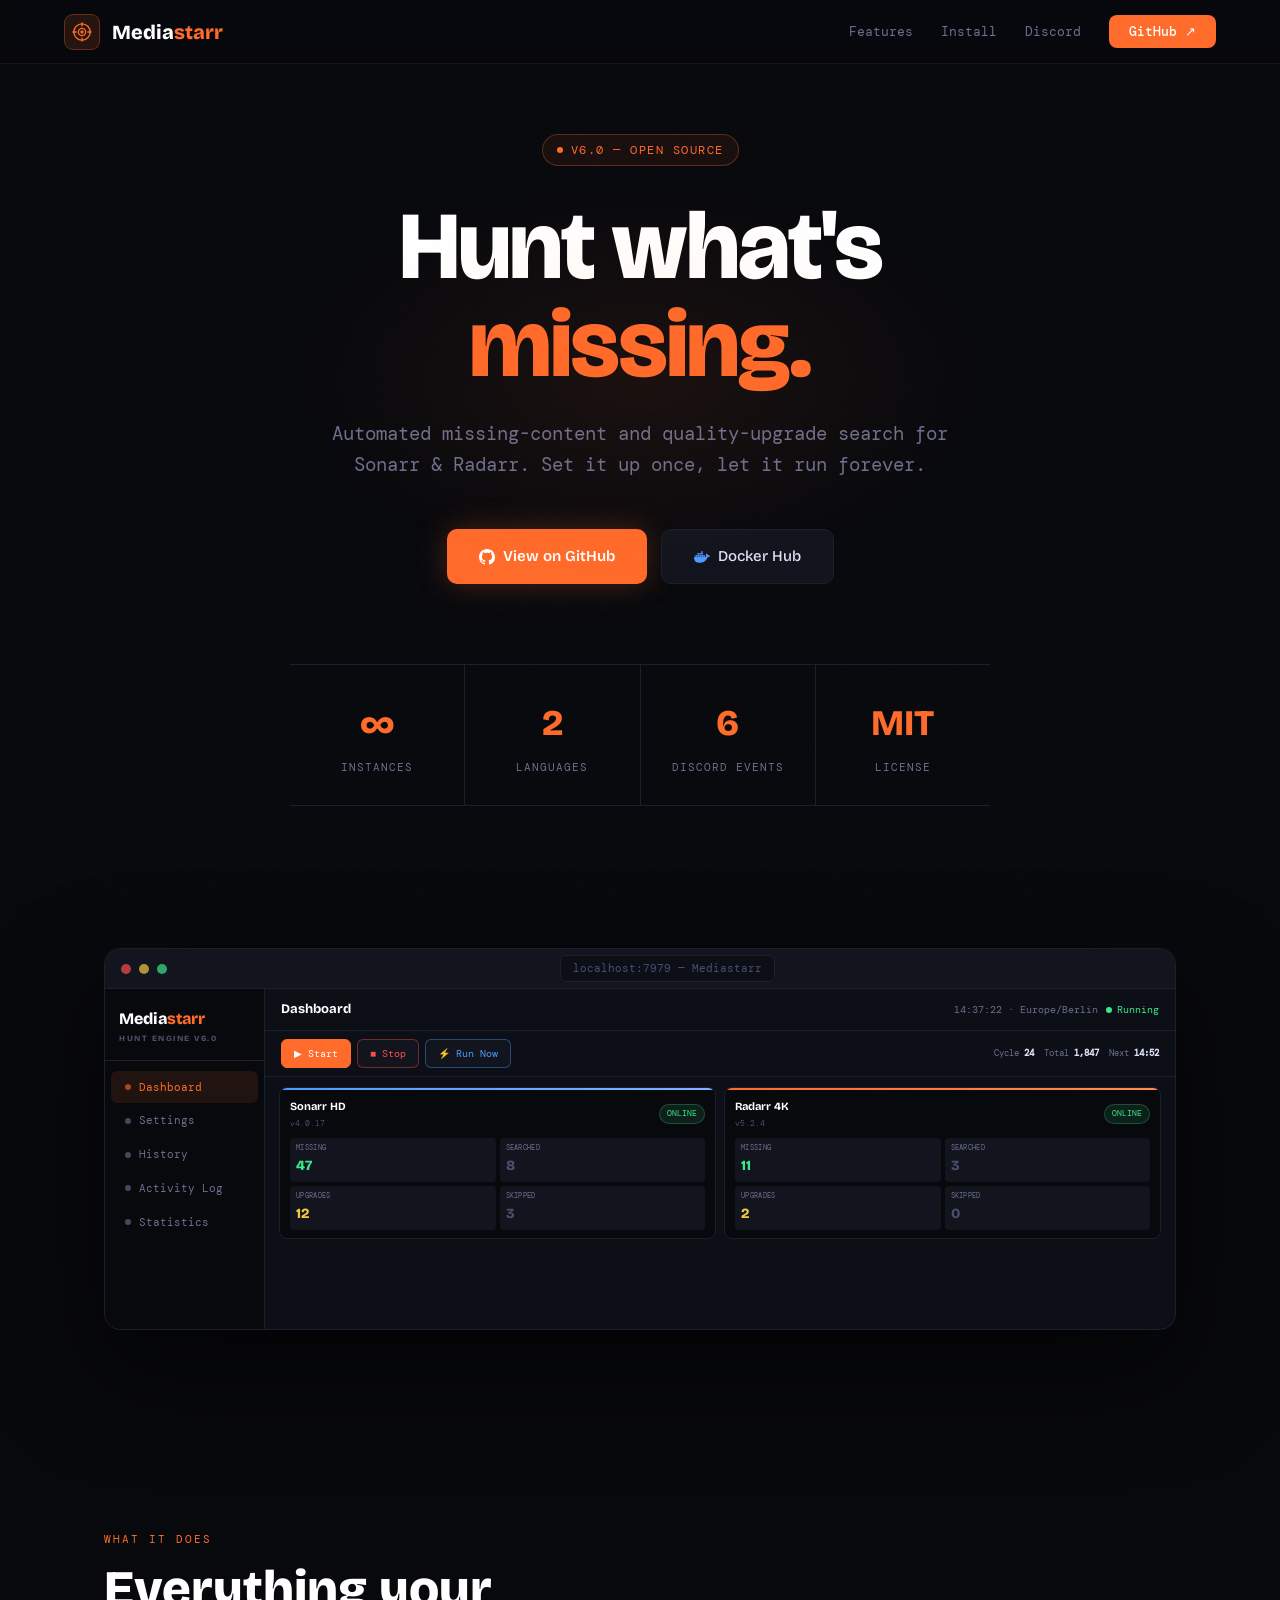
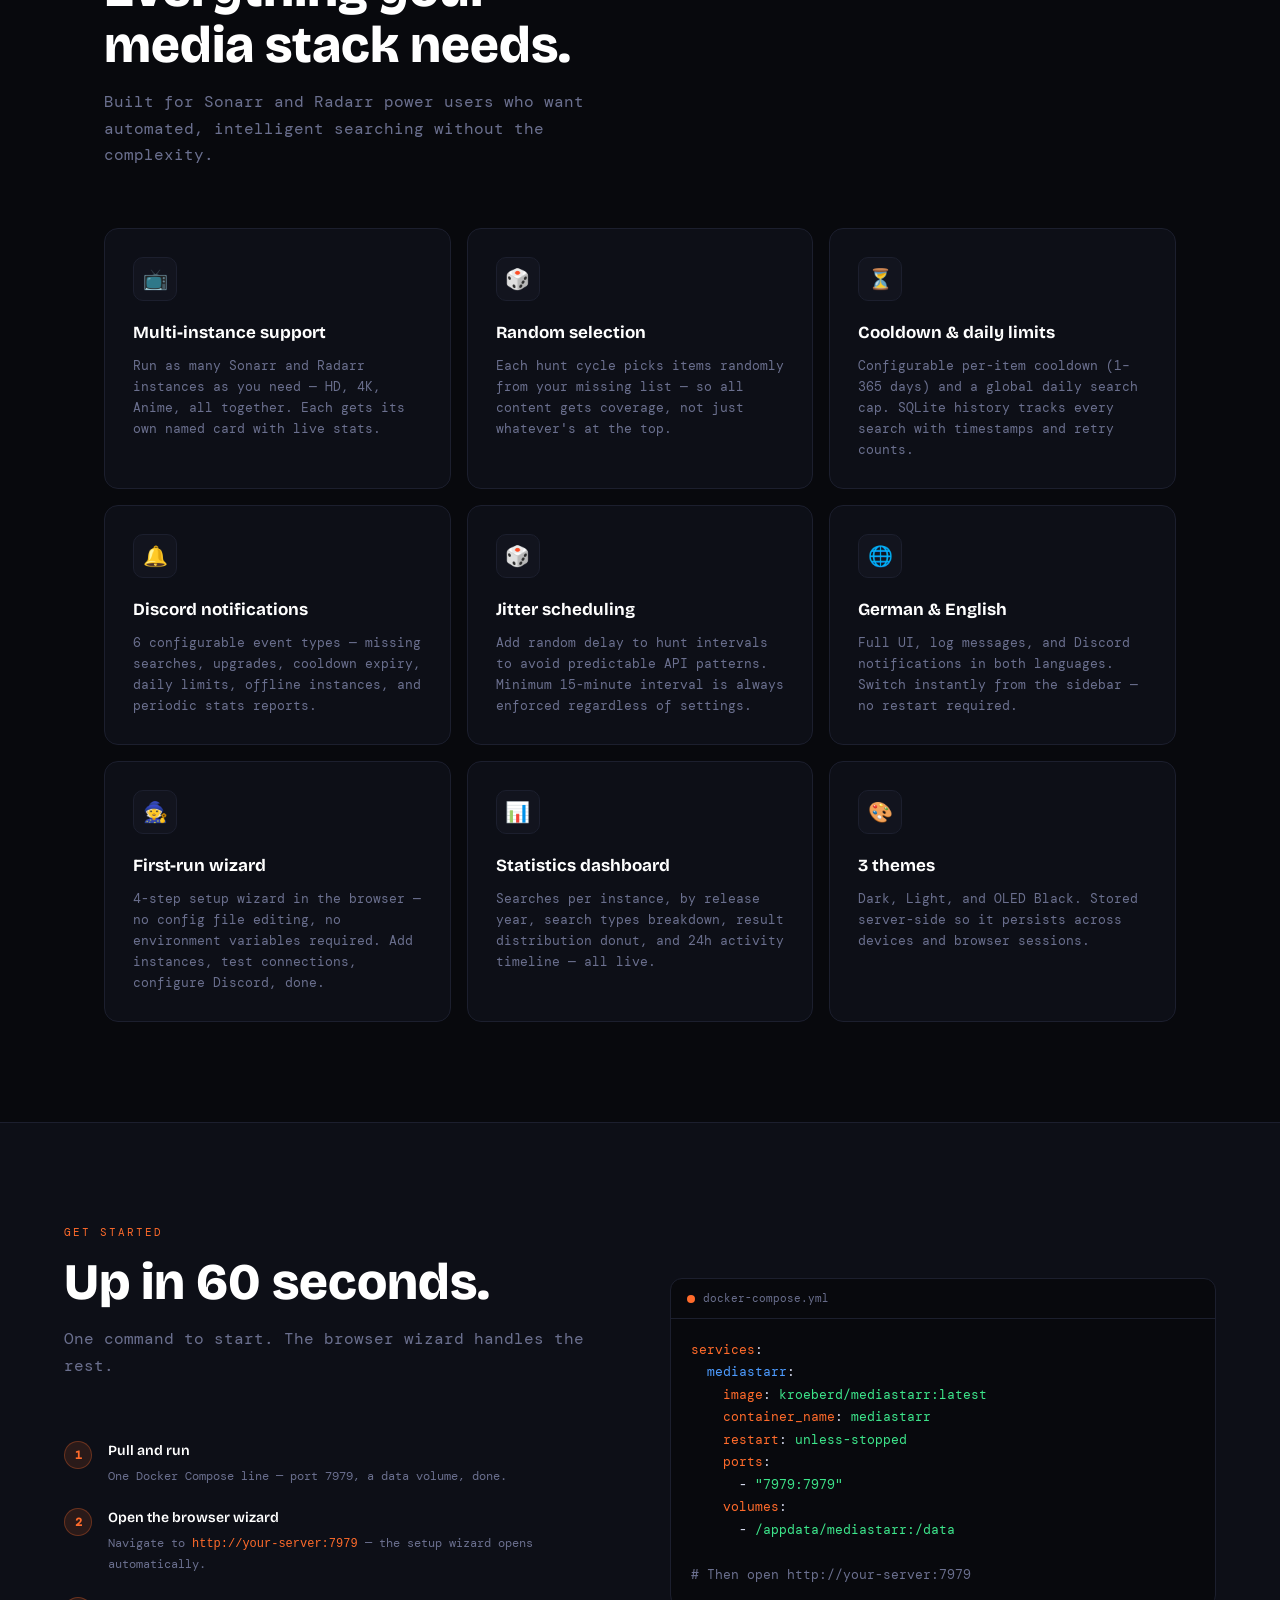
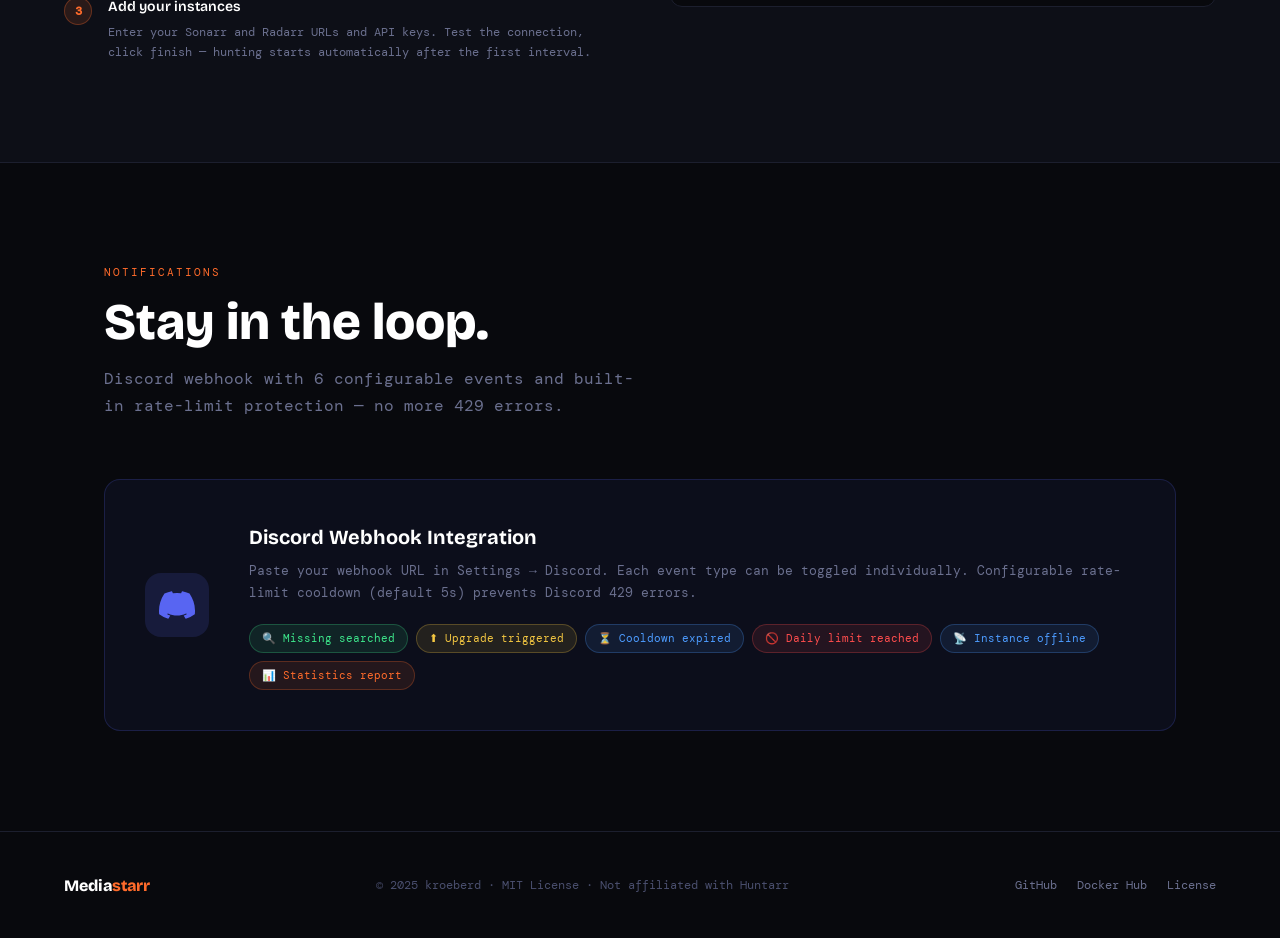
==== index.html @ 9e4808f8 "Add files via upload" ====
<!DOCTYPE html>
<html lang="en">
<head>
<meta charset="UTF-8">
<meta name="viewport" content="width=device-width, initial-scale=1.0">
<title>Mediastarr — Automated Media Search</title>
<link rel="preconnect" href="https://fonts.googleapis.com">
<link href="https://fonts.googleapis.com/css2?family=Bricolage+Grotesque:wght@400;600;800&family=DM+Mono:wght@300;400;500&display=swap" rel="stylesheet">
<style>
:root {
  --bg: #08090d;
  --bg2: #0d0f17;
  --surf: #12141e;
  --brd: #1c1f2e;
  --acc: #ff6b2b;
  --acc2: #ff8c4f;
  --blue: #4d9cff;
  --green: #3de68b;
  --tx: #dde1f5;
  --mu: #4a4f6e;
  --mu2: #6b708f;
  --disp: 'Bricolage Grotesque', sans-serif;
  --mono: 'DM Mono', monospace;
}

*, *::before, *::after { box-sizing: border-box; margin: 0; padding: 0; }

html { scroll-behavior: smooth; }

body {
  background: var(--bg);
  color: var(--tx);
  font-family: var(--mono);
  font-size: 15px;
  line-height: 1.7;
  overflow-x: hidden;
}

/* ── Grid noise overlay ── */
body::before {
  content: '';
  position: fixed;
  inset: 0;
  background-image: url("data:image/svg+xml,%3Csvg viewBox='0 0 256 256' xmlns='http://www.w3.org/2000/svg'%3E%3Cfilter id='noise'%3E%3CfeTurbulence type='fractalNoise' baseFrequency='0.9' numOctaves='4' stitchTiles='stitch'/%3E%3C/filter%3E%3Crect width='100%25' height='100%25' filter='url(%23noise)' opacity='0.04'/%3E%3C/svg%3E");
  pointer-events: none;
  z-index: 0;
  opacity: .4;
}

/* ── NAV ── */
nav {
  position: fixed;
  top: 0; left: 0; right: 0;
  z-index: 100;
  padding: 0 5vw;
  height: 64px;
  display: flex;
  align-items: center;
  justify-content: space-between;
  border-bottom: 1px solid rgba(255,107,43,.1);
  background: rgba(8,9,13,.85);
  backdrop-filter: blur(12px);
}

.nav-logo {
  display: flex;
  align-items: center;
  gap: 12px;
  text-decoration: none;
}

.nav-logo-icon {
  width: 36px; height: 36px;
  border-radius: 9px;
  background: rgba(255,107,43,.12);
  border: 1px solid rgba(255,107,43,.3);
  display: flex; align-items: center; justify-content: center;
}

.nav-logo-icon svg { width: 20px; height: 20px; }

.nav-logo-text {
  font-family: var(--disp);
  font-size: 20px;
  font-weight: 800;
  color: #fff;
}
.nav-logo-text span { color: var(--acc); }

.nav-links {
  display: flex;
  align-items: center;
  gap: 28px;
  list-style: none;
}

.nav-links a {
  color: var(--mu2);
  text-decoration: none;
  font-size: 13px;
  transition: color .2s;
}
.nav-links a:hover { color: var(--tx); }

.nav-cta {
  padding: 8px 20px;
  background: var(--acc);
  color: #fff !important;
  border-radius: 8px;
  font-weight: 500;
  font-size: 13px !important;
  transition: background .2s, transform .15s !important;
}
.nav-cta:hover { background: var(--acc2) !important; transform: translateY(-1px); }

/* ── HERO ── */
.hero {
  min-height: 100vh;
  display: flex;
  flex-direction: column;
  align-items: center;
  justify-content: center;
  text-align: center;
  padding: 120px 5vw 80px;
  position: relative;
}

/* Radial glow */
.hero::after {
  content: '';
  position: absolute;
  top: 20%;
  left: 50%;
  transform: translateX(-50%);
  width: 700px;
  height: 400px;
  background: radial-gradient(ellipse, rgba(255,107,43,.08) 0%, transparent 70%);
  pointer-events: none;
}

.hero-badge {
  display: inline-flex;
  align-items: center;
  gap: 8px;
  padding: 5px 14px;
  border: 1px solid rgba(255,107,43,.3);
  border-radius: 100px;
  background: rgba(255,107,43,.07);
  color: var(--acc);
  font-size: 12px;
  letter-spacing: 1.5px;
  text-transform: uppercase;
  margin-bottom: 32px;
  animation: fadeUp .6s ease both;
}

.hero-badge span {
  width: 6px; height: 6px;
  border-radius: 50%;
  background: var(--acc);
  animation: blink 2s infinite;
}

@keyframes blink { 0%,100%{opacity:1}50%{opacity:.3} }

.hero-title {
  font-family: var(--disp);
  font-size: clamp(52px, 8vw, 96px);
  font-weight: 800;
  line-height: 1.02;
  letter-spacing: -2px;
  color: #fff;
  margin-bottom: 24px;
  animation: fadeUp .7s .1s ease both;
}

.hero-title span { color: var(--acc); }

.hero-sub {
  font-size: clamp(15px, 2vw, 19px);
  color: var(--mu2);
  max-width: 620px;
  margin: 0 auto 48px;
  animation: fadeUp .7s .2s ease both;
  line-height: 1.65;
}

.hero-actions {
  display: flex;
  gap: 14px;
  flex-wrap: wrap;
  justify-content: center;
  animation: fadeUp .7s .3s ease both;
}

.btn-primary {
  display: inline-flex;
  align-items: center;
  gap: 8px;
  padding: 14px 32px;
  background: var(--acc);
  color: #fff;
  border-radius: 10px;
  font-size: 15px;
  font-weight: 600;
  font-family: var(--disp);
  text-decoration: none;
  transition: background .2s, transform .15s, box-shadow .2s;
  box-shadow: 0 0 30px rgba(255,107,43,.25);
}
.btn-primary:hover { background: var(--acc2); transform: translateY(-2px); box-shadow: 0 4px 40px rgba(255,107,43,.35); }

.btn-secondary {
  display: inline-flex;
  align-items: center;
  gap: 8px;
  padding: 14px 32px;
  border: 1px solid var(--brd);
  color: var(--tx);
  border-radius: 10px;
  font-size: 15px;
  font-weight: 500;
  font-family: var(--disp);
  text-decoration: none;
  background: var(--surf);
  transition: border-color .2s, transform .15s;
}
.btn-secondary:hover { border-color: var(--mu2); transform: translateY(-2px); }

/* ── STATS ROW ── */
.stats-row {
  display: flex;
  justify-content: center;
  gap: 0;
  border-top: 1px solid var(--brd);
  border-bottom: 1px solid var(--brd);
  margin-top: 80px;
  animation: fadeUp .7s .4s ease both;
}

.stat-item {
  flex: 1;
  max-width: 220px;
  text-align: center;
  padding: 28px 20px;
  border-right: 1px solid var(--brd);
}
.stat-item:last-child { border-right: none; }

.stat-num {
  font-family: var(--disp);
  font-size: 36px;
  font-weight: 800;
  color: var(--acc);
  margin-bottom: 4px;
}
.stat-label { font-size: 11px; color: var(--mu2); text-transform: uppercase; letter-spacing: 1px; }

/* ── SECTION ── */
section {
  padding: 100px 5vw;
  max-width: 1200px;
  margin: 0 auto;
}

.section-label {
  font-size: 11px;
  letter-spacing: 2px;
  text-transform: uppercase;
  color: var(--acc);
  margin-bottom: 12px;
}

.section-title {
  font-family: var(--disp);
  font-size: clamp(32px, 4vw, 52px);
  font-weight: 800;
  color: #fff;
  line-height: 1.1;
  margin-bottom: 16px;
}

.section-sub {
  color: var(--mu2);
  font-size: 16px;
  max-width: 540px;
  line-height: 1.65;
  margin-bottom: 60px;
}

/* ── FEATURES ── */
.features-grid {
  display: grid;
  grid-template-columns: repeat(auto-fill, minmax(280px, 1fr));
  gap: 16px;
}

.feat-card {
  background: var(--bg2);
  border: 1px solid var(--brd);
  border-radius: 14px;
  padding: 28px;
  transition: border-color .2s, transform .2s;
  position: relative;
  overflow: hidden;
}

.feat-card::before {
  content: '';
  position: absolute;
  top: 0; left: 0; right: 0;
  height: 1px;
  background: linear-gradient(90deg, transparent, rgba(255,107,43,.4), transparent);
  opacity: 0;
  transition: opacity .3s;
}

.feat-card:hover { border-color: rgba(255,107,43,.25); transform: translateY(-3px); }
.feat-card:hover::before { opacity: 1; }

.feat-icon {
  width: 44px; height: 44px;
  border-radius: 10px;
  display: flex; align-items: center; justify-content: center;
  font-size: 20px;
  margin-bottom: 18px;
  background: var(--surf);
  border: 1px solid var(--brd);
}

.feat-title {
  font-family: var(--disp);
  font-size: 17px;
  font-weight: 700;
  color: #fff;
  margin-bottom: 8px;
}

.feat-text { color: var(--mu2); font-size: 13px; line-height: 1.6; }

/* ── DASHBOARD PREVIEW ── */
.preview-wrap {
  position: relative;
  border-radius: 16px;
  overflow: hidden;
  border: 1px solid var(--brd);
  box-shadow: 0 40px 100px rgba(0,0,0,.6);
  background: var(--bg2);
  margin-top: 48px;
}

.preview-bar {
  height: 40px;
  background: var(--surf);
  border-bottom: 1px solid var(--brd);
  display: flex;
  align-items: center;
  padding: 0 16px;
  gap: 8px;
}
.dot-r { width:10px;height:10px;border-radius:50%;background:#ff4d4d;opacity:.7 }
.dot-y { width:10px;height:10px;border-radius:50%;background:#f5c842;opacity:.7 }
.dot-g { width:10px;height:10px;border-radius:50%;background:#3de68b;opacity:.7 }
.preview-url {
  margin-left: auto;
  font-size: 11px;
  color: var(--mu);
  background: var(--bg2);
  border: 1px solid var(--brd);
  border-radius: 6px;
  padding: 3px 12px;
  margin-right: auto;
}

.preview-body {
  display: grid;
  grid-template-columns: 160px 1fr;
  height: 340px;
}

.preview-sidebar {
  background: var(--bg);
  border-right: 1px solid var(--brd);
  padding: 16px 0;
}

.ps-logo {
  padding: 0 14px 14px;
  border-bottom: 1px solid var(--brd);
  margin-bottom: 10px;
  font-family: var(--disp);
  font-size: 16px;
  font-weight: 800;
  color: #fff;
}
.ps-logo span { color: var(--acc); }
.ps-ver { font-size: 8px; letter-spacing: 1.5px; color: var(--mu); text-transform: uppercase; }

.ps-item {
  display: flex; align-items: center; gap: 8px;
  padding: 7px 14px;
  font-size: 11px;
  color: var(--mu2);
  border-radius: 6px;
  margin: 1px 6px;
}
.ps-item.on { background: rgba(255,107,43,.1); color: var(--acc); }
.ps-dot { width: 6px; height: 6px; border-radius: 50%; background: currentColor; opacity: .6; }

.preview-main { overflow: hidden; position: relative; }

.preview-topbar {
  height: 42px;
  border-bottom: 1px solid var(--brd);
  display: flex; align-items: center;
  padding: 0 16px;
  gap: 8px;
  font-size: 11px;
}
.p-title { font-family: var(--disp); font-size: 13px; font-weight: 700; color: #fff; flex: 1; }
.p-running { display: flex; align-items: center; gap: 5px; font-size: 10px; color: var(--green); }
.p-run-dot { width: 6px; height: 6px; border-radius: 50%; background: var(--green); animation: blink 1.8s infinite; }

.p-ctrl {
  padding: 8px 16px;
  border-bottom: 1px solid var(--brd);
  display: flex; gap: 6px; align-items: center;
}
.p-btn {
  padding: 5px 12px;
  border-radius: 6px;
  font-size: 10px;
  font-family: var(--mono);
  border: 1px solid var(--brd);
  background: var(--surf);
  color: var(--tx);
}
.p-btn.start { background: var(--acc); border-color: var(--acc); color: #fff; }
.p-btn.stop  { border-color: rgba(255,77,77,.4); color: #ff4d4d; }
.p-btn.now   { border-color: rgba(77,156,255,.4); color: var(--blue); }
.p-meta { margin-left: auto; font-size: 9px; color: var(--mu2); display: flex; gap: 10px; }

.p-cards {
  display: grid;
  grid-template-columns: 1fr 1fr;
  gap: 8px;
  padding: 10px 14px;
}
.p-card {
  background: var(--bg);
  border: 1px solid var(--brd);
  border-radius: 8px;
  overflow: hidden;
}
.p-accent { height: 2px; }
.p-card-in { padding: 8px 10px; }
.p-cn { font-family: var(--disp); font-size: 11px; font-weight: 700; color: #fff; }
.p-cv { font-size: 8px; color: var(--mu); }
.p-stats { display: grid; grid-template-columns: 1fr 1fr; gap: 4px; margin-top: 6px; }
.p-s { background: var(--surf); border-radius: 4px; padding: 4px 6px; }
.p-sl { font-size: 7px; color: var(--mu2); text-transform: uppercase; letter-spacing: .3px; }
.p-sv { font-family: var(--disp); font-size: 14px; font-weight: 800; color: var(--mu); }
.p-sv.g { color: var(--green); }

/* ── INSTALL ── */
.install-section {
  background: var(--bg2);
  border-top: 1px solid var(--brd);
  border-bottom: 1px solid var(--brd);
}

.install-grid {
  display: grid;
  grid-template-columns: 1fr 1fr;
  gap: 60px;
  align-items: center;
}

.install-steps { display: flex; flex-direction: column; gap: 20px; }

.install-step {
  display: flex;
  gap: 16px;
  align-items: flex-start;
}

.step-num {
  width: 28px; height: 28px;
  border-radius: 50%;
  background: rgba(255,107,43,.12);
  border: 1px solid rgba(255,107,43,.3);
  color: var(--acc);
  font-size: 12px;
  font-weight: 600;
  display: flex; align-items: center; justify-content: center;
  flex-shrink: 0;
  margin-top: 2px;
}

.step-body strong { display: block; color: #fff; font-size: 14px; font-family: var(--disp); font-weight: 600; margin-bottom: 3px; }
.step-body p { color: var(--mu2); font-size: 12px; }

.code-block {
  background: var(--bg);
  border: 1px solid var(--brd);
  border-radius: 12px;
  overflow: hidden;
}
.code-hd {
  padding: 10px 16px;
  border-bottom: 1px solid var(--brd);
  font-size: 11px;
  color: var(--mu2);
  display: flex; align-items: center; gap: 8px;
}
.code-hd-dot { width: 8px; height: 8px; border-radius: 50%; background: var(--acc); }
.code-body {
  padding: 20px;
  font-size: 12.5px;
  line-height: 1.8;
  color: var(--tx);
}
.code-body .c { color: var(--mu2); }
.code-body .k { color: var(--acc); }
.code-body .s { color: var(--green); }
.code-body .n { color: var(--blue); }

/* ── DISCORD ── */
.discord-card {
  background: rgba(88,101,242,.06);
  border: 1px solid rgba(88,101,242,.2);
  border-radius: 16px;
  padding: 40px;
  display: flex;
  gap: 40px;
  align-items: center;
}

.dc-icon {
  width: 64px; height: 64px; flex-shrink: 0;
  background: rgba(88,101,242,.15);
  border-radius: 16px;
  display: flex; align-items: center; justify-content: center;
}

.dc-events {
  display: flex;
  flex-wrap: wrap;
  gap: 8px;
  margin-top: 20px;
}

.dc-ev {
  padding: 4px 12px;
  border-radius: 100px;
  font-size: 11px;
  font-family: var(--mono);
}
.ev-g { background: rgba(61,230,139,.1); color: var(--green); border: 1px solid rgba(61,230,139,.25); }
.ev-y { background: rgba(245,200,66,.1); color: #f5c842; border: 1px solid rgba(245,200,66,.25); }
.ev-r { background: rgba(255,77,77,.1); color: #ff4d4d; border: 1px solid rgba(255,77,77,.25); }
.ev-b { background: rgba(77,156,255,.1); color: var(--blue); border: 1px solid rgba(77,156,255,.25); }
.ev-o { background: rgba(255,107,43,.1); color: var(--acc); border: 1px solid rgba(255,107,43,.25); }

/* ── FOOTER ── */
footer {
  border-top: 1px solid var(--brd);
  padding: 40px 5vw;
  display: flex;
  align-items: center;
  justify-content: space-between;
  flex-wrap: wrap;
  gap: 16px;
  font-size: 12px;
  color: var(--mu);
}

.footer-logo {
  font-family: var(--disp);
  font-size: 16px;
  font-weight: 800;
  color: #fff;
  text-decoration: none;
}
.footer-logo span { color: var(--acc); }

.footer-links { display: flex; gap: 20px; }
.footer-links a { color: var(--mu2); text-decoration: none; transition: color .2s; }
.footer-links a:hover { color: var(--tx); }

/* ── ANIMATIONS ── */
@keyframes fadeUp {
  from { opacity: 0; transform: translateY(24px); }
  to   { opacity: 1; transform: translateY(0); }
}

.reveal {
  opacity: 0;
  transform: translateY(20px);
  transition: opacity .6s ease, transform .6s ease;
}
.reveal.visible { opacity: 1; transform: none; }

/* ── RESPONSIVE ── */
@media (max-width: 768px) {
  .nav-links { display: none; }
  .stats-row { flex-wrap: wrap; }
  .stat-item { min-width: 50%; border-right: none; border-bottom: 1px solid var(--brd); }
  .install-grid { grid-template-columns: 1fr; }
  .preview-body { grid-template-columns: 1fr; }
  .preview-sidebar { display: none; }
  .discord-card { flex-direction: column; }
  .p-cards { grid-template-columns: 1fr; }
}
</style>
</head>
<body>

<!-- NAV -->
<nav>
  <a href="#" class="nav-logo">
    <div class="nav-logo-icon">
      <svg viewBox="0 0 22 22" fill="none" xmlns="http://www.w3.org/2000/svg">
        <circle cx="11" cy="11" r="9" stroke="#ff6b2b" stroke-width="1.5"/>
        <circle cx="11" cy="11" r="4" stroke="#ff6b2b" stroke-width="1.5"/>
        <circle cx="11" cy="11" r="1.8" fill="#ff6b2b"/>
        <line x1="11" y1="1" x2="11" y2="4.5" stroke="#ff6b2b" stroke-width="1.5" stroke-linecap="round"/>
        <line x1="11" y1="17.5" x2="11" y2="21" stroke="#ff6b2b" stroke-width="1.5" stroke-linecap="round"/>
        <line x1="1" y1="11" x2="4.5" y2="11" stroke="#ff6b2b" stroke-width="1.5" stroke-linecap="round"/>
        <line x1="17.5" y1="11" x2="21" y2="11" stroke="#ff6b2b" stroke-width="1.5" stroke-linecap="round"/>
      </svg>
    </div>
    <div class="nav-logo-text">Media<span>starr</span></div>
  </a>
  <ul class="nav-links">
    <li><a href="#features">Features</a></li>
    <li><a href="#install">Install</a></li>
    <li><a href="#discord">Discord</a></li>
    <li><a href="https://github.com/kroeberd/mediastarr" target="_blank" class="nav-cta">GitHub ↗</a></li>
  </ul>
</nav>

<!-- HERO -->
<div class="hero">
  <div class="hero-badge"><span></span>v6.0 — Open Source</div>
  <h1 class="hero-title">Hunt what's<br><span>missing.</span></h1>
  <p class="hero-sub">Automated missing-content and quality-upgrade search for Sonarr & Radarr. Set it up once, let it run forever.</p>
  <div class="hero-actions">
    <a href="https://github.com/kroeberd/mediastarr" target="_blank" class="btn-primary">
      <svg width="16" height="16" viewBox="0 0 24 24" fill="currentColor"><path d="M12 0C5.37 0 0 5.37 0 12c0 5.31 3.435 9.795 8.205 11.385.6.105.825-.255.825-.57 0-.285-.015-1.23-.015-2.235-3.015.555-3.795-.735-4.035-1.41-.135-.345-.72-1.41-1.23-1.695-.42-.225-1.02-.78-.015-.795.945-.015 1.62.87 1.845 1.23 1.08 1.815 2.805 1.305 3.495.99.105-.78.42-1.305.765-1.605-2.67-.3-5.46-1.335-5.46-5.925 0-1.305.465-2.385 1.23-3.225-.12-.3-.54-1.53.12-3.18 0 0 1.005-.315 3.3 1.23.96-.27 1.98-.405 3-.405s2.04.135 3 .405c2.295-1.56 3.3-1.23 3.3-1.23.66 1.65.24 2.88.12 3.18.765.84 1.23 1.905 1.23 3.225 0 4.605-2.805 5.625-5.475 5.925.435.375.81 1.095.81 2.22 0 1.605-.015 2.895-.015 3.3 0 .315.225.69.825.57A12.02 12.02 0 0024 12c0-6.63-5.37-12-12-12z"/></svg>
      View on GitHub
    </a>
    <a href="https://hub.docker.com/r/kroeberd/mediastarr" target="_blank" class="btn-secondary">
      <svg width="16" height="16" viewBox="0 0 24 24" fill="currentColor" style="color:var(--blue)"><path d="M13.983 11.078h2.119a.186.186 0 00.186-.185V9.006a.186.186 0 00-.186-.186h-2.119a.185.185 0 00-.185.185v1.888c0 .102.083.185.185.185m-2.954-5.43h2.118a.186.186 0 00.186-.186V3.574a.186.186 0 00-.186-.185h-2.118a.185.185 0 00-.185.185v1.888c0 .102.082.185.185.185m0 2.716h2.118a.187.187 0 00.186-.186V6.29a.186.186 0 00-.186-.185h-2.118a.185.185 0 00-.185.185v1.887c0 .102.082.186.185.186m-2.93 0h2.12a.186.186 0 00.184-.186V6.29a.185.185 0 00-.185-.185H8.1a.185.185 0 00-.185.185v1.887c0 .102.083.186.185.186m-2.964 0h2.119a.186.186 0 00.185-.186V6.29a.185.185 0 00-.185-.185H5.136a.186.186 0 00-.186.185v1.887c0 .102.084.186.186.186m5.893 2.715h2.118a.186.186 0 00.186-.185V9.006a.186.186 0 00-.186-.186h-2.118a.185.185 0 00-.185.185v1.888c0 .102.082.185.185.185m-2.93 0h2.12a.185.185 0 00.184-.185V9.006a.185.185 0 00-.184-.186h-2.12a.185.185 0 00-.184.185v1.888c0 .102.083.185.185.185m-2.964 0h2.119a.185.185 0 00.185-.185V9.006a.185.185 0 00-.184-.186h-2.12a.186.186 0 00-.186.186v1.887c0 .102.084.185.186.185m-2.92 0h2.12a.186.186 0 00.184-.185V9.006a.185.185 0 00-.184-.186h-2.12a.185.185 0 00-.185.186v1.887c0 .102.083.185.185.185M23.763 9.89c-.065-.051-.672-.51-1.954-.51-.338.001-.676.03-1.01.087-.248-1.7-1.653-2.53-1.716-2.566l-.344-.199-.226.327c-.284.438-.49.922-.612 1.43-.23.97-.09 1.882.403 2.661-.595.332-1.55.413-1.744.42H.751a.751.751 0 00-.75.748 11.376 11.376 0 00.692 4.062c.545 1.428 1.355 2.48 2.41 3.124 1.18.723 3.1 1.137 5.275 1.137.983.003 1.963-.086 2.93-.266a12.248 12.248 0 003.823-1.389c.98-.567 1.86-1.288 2.61-2.136 1.252-1.418 1.998-2.997 2.553-4.4h.221c1.372 0 2.215-.549 2.68-1.009.309-.293.55-.65.707-1.046l.098-.288z"/></svg>
      Docker Hub
    </a>
  </div>

  <!-- Stats -->
  <div class="stats-row" style="width:100%;max-width:700px;margin-top:80px">
    <div class="stat-item">
      <div class="stat-num">∞</div>
      <div class="stat-label">Instances</div>
    </div>
    <div class="stat-item">
      <div class="stat-num">2</div>
      <div class="stat-label">Languages</div>
    </div>
    <div class="stat-item">
      <div class="stat-num">6</div>
      <div class="stat-label">Discord events</div>
    </div>
    <div class="stat-item">
      <div class="stat-num">MIT</div>
      <div class="stat-label">License</div>
    </div>
  </div>
</div>

<!-- DASHBOARD PREVIEW -->
<div style="padding:0 5vw 100px;max-width:1200px;margin:0 auto">
  <div class="preview-wrap reveal">
    <div class="preview-bar">
      <div class="dot-r"></div><div class="dot-y"></div><div class="dot-g"></div>
      <div class="preview-url">localhost:7979 — Mediastarr</div>
    </div>
    <div class="preview-body">
      <div class="preview-sidebar">
        <div class="ps-logo">Media<span>starr</span><div class="ps-ver">Hunt Engine v6.0</div></div>
        <div class="ps-item on"><div class="ps-dot"></div>Dashboard</div>
        <div class="ps-item"><div class="ps-dot"></div>Settings</div>
        <div class="ps-item"><div class="ps-dot"></div>History</div>
        <div class="ps-item"><div class="ps-dot"></div>Activity Log</div>
        <div class="ps-item"><div class="ps-dot"></div>Statistics</div>
      </div>
      <div class="preview-main">
        <div class="preview-topbar">
          <div class="p-title">Dashboard</div>
          <div style="font-size:10px;color:var(--mu2)">14:37:22 · Europe/Berlin</div>
          <div class="p-running"><div class="p-run-dot"></div>Running</div>
        </div>
        <div class="p-ctrl">
          <div class="p-btn start">▶ Start</div>
          <div class="p-btn stop">■ Stop</div>
          <div class="p-btn now">⚡ Run Now</div>
          <div class="p-meta">
            <span>Cycle <b style="color:var(--tx)">24</b></span>
            <span>Total <b style="color:var(--tx)">1,847</b></span>
            <span>Next <b style="color:var(--tx)">14:52</b></span>
          </div>
        </div>
        <div class="p-cards">
          <div class="p-card">
            <div class="p-accent" style="background:linear-gradient(90deg,#4d9cff,#7eb3ff)"></div>
            <div class="p-card-in">
              <div style="display:flex;justify-content:space-between;align-items:center;margin-bottom:8px">
                <div><div class="p-cn">Sonarr HD</div><div class="p-cv">v4.0.17</div></div>
                <div style="font-size:8px;padding:2px 7px;border-radius:100px;background:rgba(61,230,139,.1);color:var(--green);border:1px solid rgba(61,230,139,.25)">ONLINE</div>
              </div>
              <div class="p-stats">
                <div class="p-s"><div class="p-sl">Missing</div><div class="p-sv g">47</div></div>
                <div class="p-s"><div class="p-sl">Searched</div><div class="p-sv">8</div></div>
                <div class="p-s"><div class="p-sl">Upgrades</div><div class="p-sv" style="color:#f5c842">12</div></div>
                <div class="p-s"><div class="p-sl">Skipped</div><div class="p-sv">3</div></div>
              </div>
            </div>
          </div>
          <div class="p-card">
            <div class="p-accent" style="background:linear-gradient(90deg,#ff6b2b,#ff8c4f)"></div>
            <div class="p-card-in">
              <div style="display:flex;justify-content:space-between;align-items:center;margin-bottom:8px">
                <div><div class="p-cn">Radarr 4K</div><div class="p-cv">v5.2.4</div></div>
                <div style="font-size:8px;padding:2px 7px;border-radius:100px;background:rgba(61,230,139,.1);color:var(--green);border:1px solid rgba(61,230,139,.25)">ONLINE</div>
              </div>
              <div class="p-stats">
                <div class="p-s"><div class="p-sl">Missing</div><div class="p-sv g">11</div></div>
                <div class="p-s"><div class="p-sl">Searched</div><div class="p-sv">3</div></div>
                <div class="p-s"><div class="p-sl">Upgrades</div><div class="p-sv" style="color:#f5c842">2</div></div>
                <div class="p-s"><div class="p-sl">Skipped</div><div class="p-sv">0</div></div>
              </div>
            </div>
          </div>
        </div>
      </div>
    </div>
  </div>
</div>

<!-- FEATURES -->
<section id="features">
  <div class="section-label reveal">What it does</div>
  <h2 class="section-title reveal">Everything your<br>media stack needs.</h2>
  <p class="section-sub reveal">Built for Sonarr and Radarr power users who want automated, intelligent searching without the complexity.</p>
  <div class="features-grid">
    <div class="feat-card reveal">
      <div class="feat-icon">📺</div>
      <div class="feat-title">Multi-instance support</div>
      <div class="feat-text">Run as many Sonarr and Radarr instances as you need — HD, 4K, Anime, all together. Each gets its own named card with live stats.</div>
    </div>
    <div class="feat-card reveal">
      <div class="feat-icon">🎲</div>
      <div class="feat-title">Random selection</div>
      <div class="feat-text">Each hunt cycle picks items randomly from your missing list — so all content gets coverage, not just whatever's at the top.</div>
    </div>
    <div class="feat-card reveal">
      <div class="feat-icon">⏳</div>
      <div class="feat-title">Cooldown & daily limits</div>
      <div class="feat-text">Configurable per-item cooldown (1–365 days) and a global daily search cap. SQLite history tracks every search with timestamps and retry counts.</div>
    </div>
    <div class="feat-card reveal">
      <div class="feat-icon">🔔</div>
      <div class="feat-title">Discord notifications</div>
      <div class="feat-text">6 configurable event types — missing searches, upgrades, cooldown expiry, daily limits, offline instances, and periodic stats reports.</div>
    </div>
    <div class="feat-card reveal">
      <div class="feat-icon">🎲</div>
      <div class="feat-title">Jitter scheduling</div>
      <div class="feat-text">Add random delay to hunt intervals to avoid predictable API patterns. Minimum 15-minute interval is always enforced regardless of settings.</div>
    </div>
    <div class="feat-card reveal">
      <div class="feat-icon">🌐</div>
      <div class="feat-title">German & English</div>
      <div class="feat-text">Full UI, log messages, and Discord notifications in both languages. Switch instantly from the sidebar — no restart required.</div>
    </div>
    <div class="feat-card reveal">
      <div class="feat-icon">🧙</div>
      <div class="feat-title">First-run wizard</div>
      <div class="feat-text">4-step setup wizard in the browser — no config file editing, no environment variables required. Add instances, test connections, configure Discord, done.</div>
    </div>
    <div class="feat-card reveal">
      <div class="feat-icon">📊</div>
      <div class="feat-title">Statistics dashboard</div>
      <div class="feat-text">Searches per instance, by release year, search types breakdown, result distribution donut, and 24h activity timeline — all live.</div>
    </div>
    <div class="feat-card reveal">
      <div class="feat-icon">🎨</div>
      <div class="feat-title">3 themes</div>
      <div class="feat-text">Dark, Light, and OLED Black. Stored server-side so it persists across devices and browser sessions.</div>
    </div>
  </div>
</section>

<!-- INSTALL -->
<section id="install" class="install-section" style="padding:100px 5vw;max-width:100%">
  <div style="max-width:1200px;margin:0 auto">
    <div class="install-grid">
      <div>
        <div class="section-label reveal">Get started</div>
        <h2 class="section-title reveal">Up in 60 seconds.</h2>
        <p class="section-sub reveal">One command to start. The browser wizard handles the rest.</p>
        <div class="install-steps">
          <div class="install-step reveal">
            <div class="step-num">1</div>
            <div class="step-body">
              <strong>Pull and run</strong>
              <p>One Docker Compose line — port 7979, a data volume, done.</p>
            </div>
          </div>
          <div class="install-step reveal">
            <div class="step-num">2</div>
            <div class="step-body">
              <strong>Open the browser wizard</strong>
              <p>Navigate to <code style="color:var(--acc)">http://your-server:7979</code> — the setup wizard opens automatically.</p>
            </div>
          </div>
          <div class="install-step reveal">
            <div class="step-num">3</div>
            <div class="step-body">
              <strong>Add your instances</strong>
              <p>Enter your Sonarr and Radarr URLs and API keys. Test the connection, click finish — hunting starts automatically after the first interval.</p>
            </div>
          </div>
        </div>
      </div>
      <div class="code-block reveal">
        <div class="code-hd"><div class="code-hd-dot"></div>docker-compose.yml</div>
        <div class="code-body">
<span class="k">services</span>:<br>
&nbsp;&nbsp;<span class="n">mediastarr</span>:<br>
&nbsp;&nbsp;&nbsp;&nbsp;<span class="k">image</span>: <span class="s">kroeberd/mediastarr:latest</span><br>
&nbsp;&nbsp;&nbsp;&nbsp;<span class="k">container_name</span>: <span class="s">mediastarr</span><br>
&nbsp;&nbsp;&nbsp;&nbsp;<span class="k">restart</span>: <span class="s">unless-stopped</span><br>
&nbsp;&nbsp;&nbsp;&nbsp;<span class="k">ports</span>:<br>
&nbsp;&nbsp;&nbsp;&nbsp;&nbsp;&nbsp;- <span class="s">"7979:7979"</span><br>
&nbsp;&nbsp;&nbsp;&nbsp;<span class="k">volumes</span>:<br>
&nbsp;&nbsp;&nbsp;&nbsp;&nbsp;&nbsp;- <span class="s">/appdata/mediastarr:/data</span><br>
<br>
<span class="c"># Then open http://your-server:7979</span>
        </div>
      </div>
    </div>
  </div>
</section>

<!-- DISCORD -->
<section id="discord" style="padding:100px 5vw;max-width:1200px;margin:0 auto">
  <div class="section-label reveal">Notifications</div>
  <h2 class="section-title reveal">Stay in the loop.</h2>
  <p class="section-sub reveal">Discord webhook with 6 configurable events and built-in rate-limit protection — no more 429 errors.</p>
  <div class="discord-card reveal">
    <div class="dc-icon">
      <svg width="36" height="36" viewBox="0 0 24 24" fill="#5865f2"><path d="M20.317 4.37a19.791 19.791 0 0 0-4.885-1.515.074.074 0 0 0-.079.037c-.21.375-.444.864-.608 1.25a18.27 18.27 0 0 0-5.487 0 12.64 12.64 0 0 0-.617-1.25.077.077 0 0 0-.079-.037A19.736 19.736 0 0 0 3.677 4.37a.07.07 0 0 0-.032.027C.533 9.046-.32 13.58.099 18.057c.002.022.015.043.033.056a19.9 19.9 0 0 0 5.993 3.03.078.078 0 0 0 .084-.028c.462-.63.874-1.295 1.226-1.994a.076.076 0 0 0-.041-.106 13.107 13.107 0 0 1-1.872-.892.077.077 0 0 1-.008-.128 10.2 10.2 0 0 0 .372-.292.074.074 0 0 1 .077-.01c3.928 1.793 8.18 1.793 12.062 0a.074.074 0 0 1 .078.01c.12.098.246.198.373.292a.077.077 0 0 1-.006.127 12.299 12.299 0 0 1-1.873.892.077.077 0 0 0-.041.107c.36.698.772 1.362 1.225 1.993a.076.076 0 0 0 .084.028 19.839 19.839 0 0 0 6.002-3.03.077.077 0 0 0 .032-.054c.5-5.177-.838-9.674-3.549-13.66a.061.061 0 0 0-.031-.03z"/></svg>
    </div>
    <div style="flex:1">
      <div style="font-family:var(--disp);font-size:20px;font-weight:700;color:#fff;margin-bottom:6px">Discord Webhook Integration</div>
      <div style="color:var(--mu2);font-size:13px;margin-bottom:16px">Paste your webhook URL in Settings → Discord. Each event type can be toggled individually. Configurable rate-limit cooldown (default 5s) prevents Discord 429 errors.</div>
      <div class="dc-events">
        <div class="dc-ev ev-g">🔍 Missing searched</div>
        <div class="dc-ev ev-y">⬆ Upgrade triggered</div>
        <div class="dc-ev ev-b">⏳ Cooldown expired</div>
        <div class="dc-ev ev-r">🚫 Daily limit reached</div>
        <div class="dc-ev ev-b">📡 Instance offline</div>
        <div class="dc-ev ev-o">📊 Statistics report</div>
      </div>
    </div>
  </div>
</section>

<!-- FOOTER -->
<footer>
  <a href="#" class="footer-logo">Media<span>starr</span></a>
  <div style="color:var(--mu);font-size:12px">© 2025 kroeberd · MIT License · Not affiliated with Huntarr</div>
  <div class="footer-links">
    <a href="https://github.com/kroeberd/mediastarr" target="_blank">GitHub</a>
    <a href="https://hub.docker.com/r/kroeberd/mediastarr" target="_blank">Docker Hub</a>
    <a href="https://github.com/kroeberd/mediastarr/blob/main/LICENSE" target="_blank">License</a>
  </div>
</footer>

<script>
// Scroll reveal
const observer = new IntersectionObserver(entries => {
  entries.forEach((e, i) => {
    if (e.isIntersecting) {
      setTimeout(() => e.target.classList.add('visible'), i * 60);
      observer.unobserve(e.target);
    }
  });
}, { threshold: 0.08 });
document.querySelectorAll('.reveal').forEach(el => observer.observe(el));
</script>

</body>
</html>
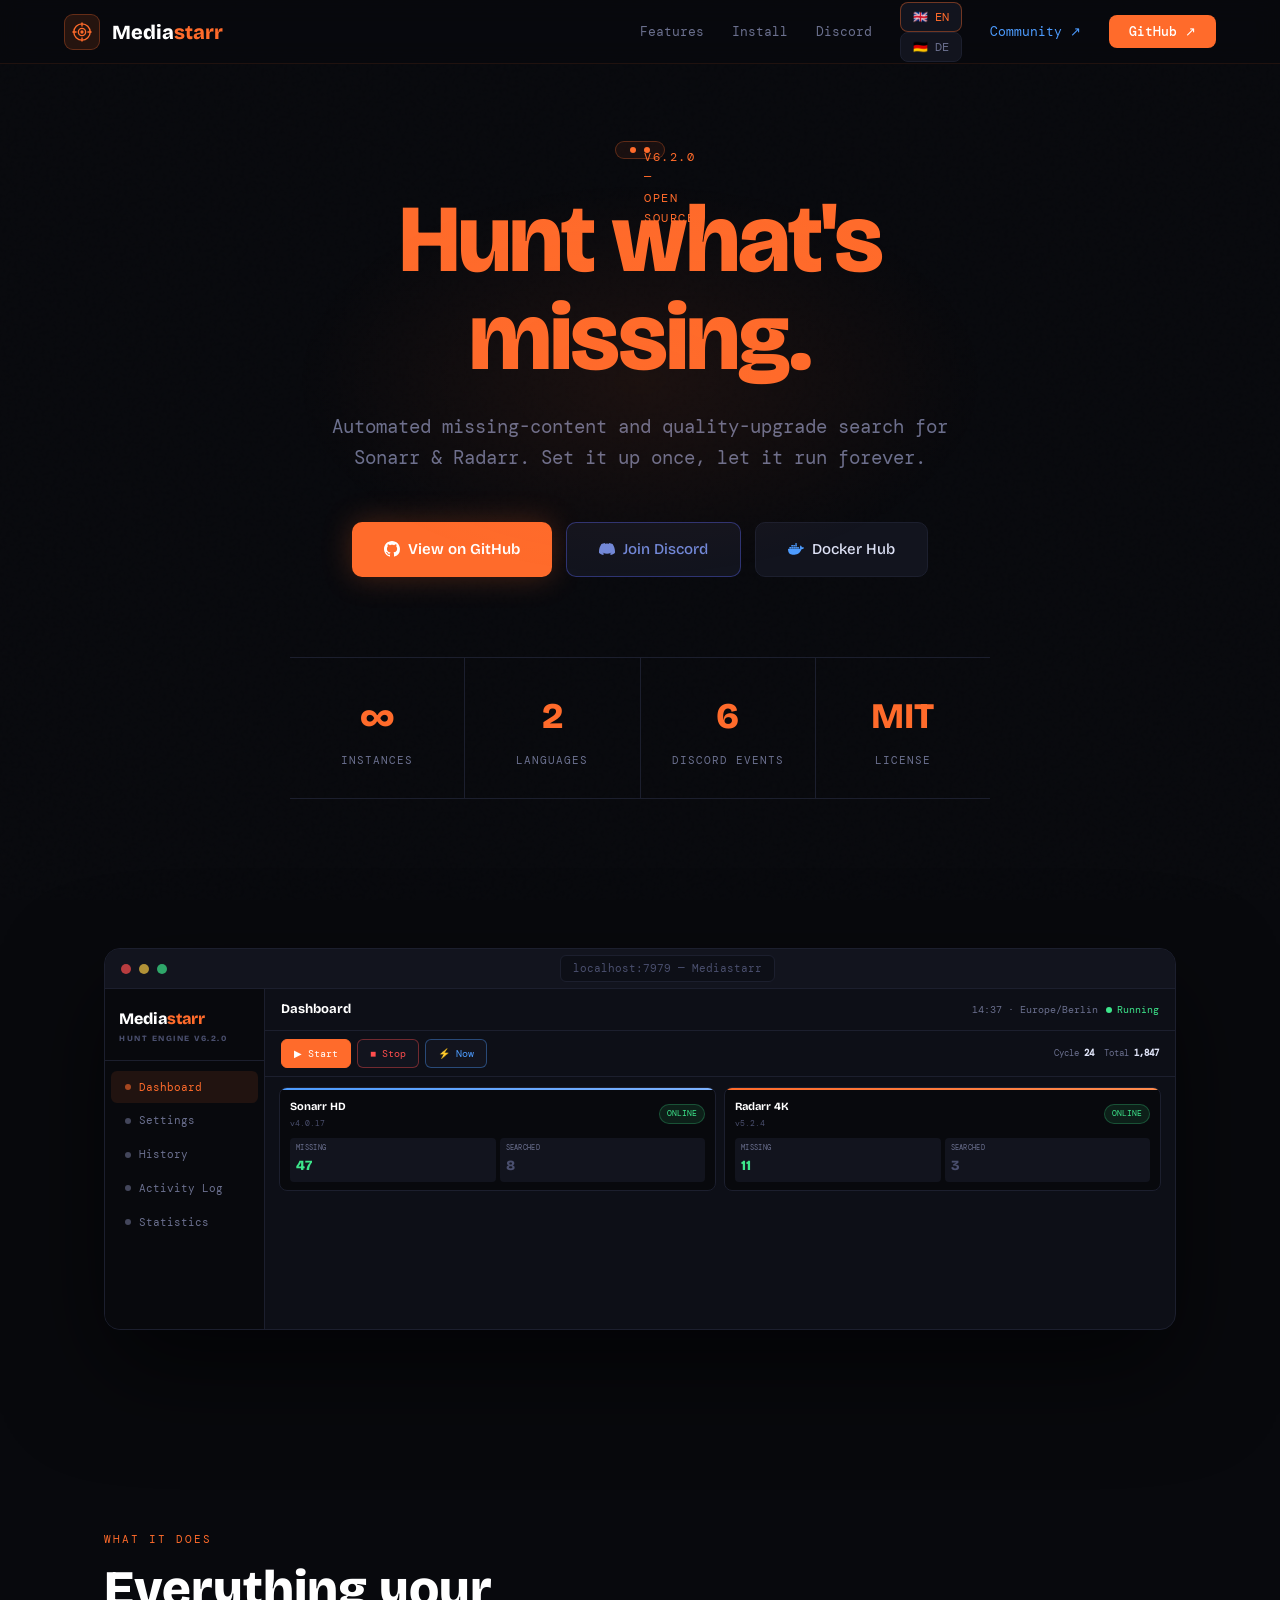
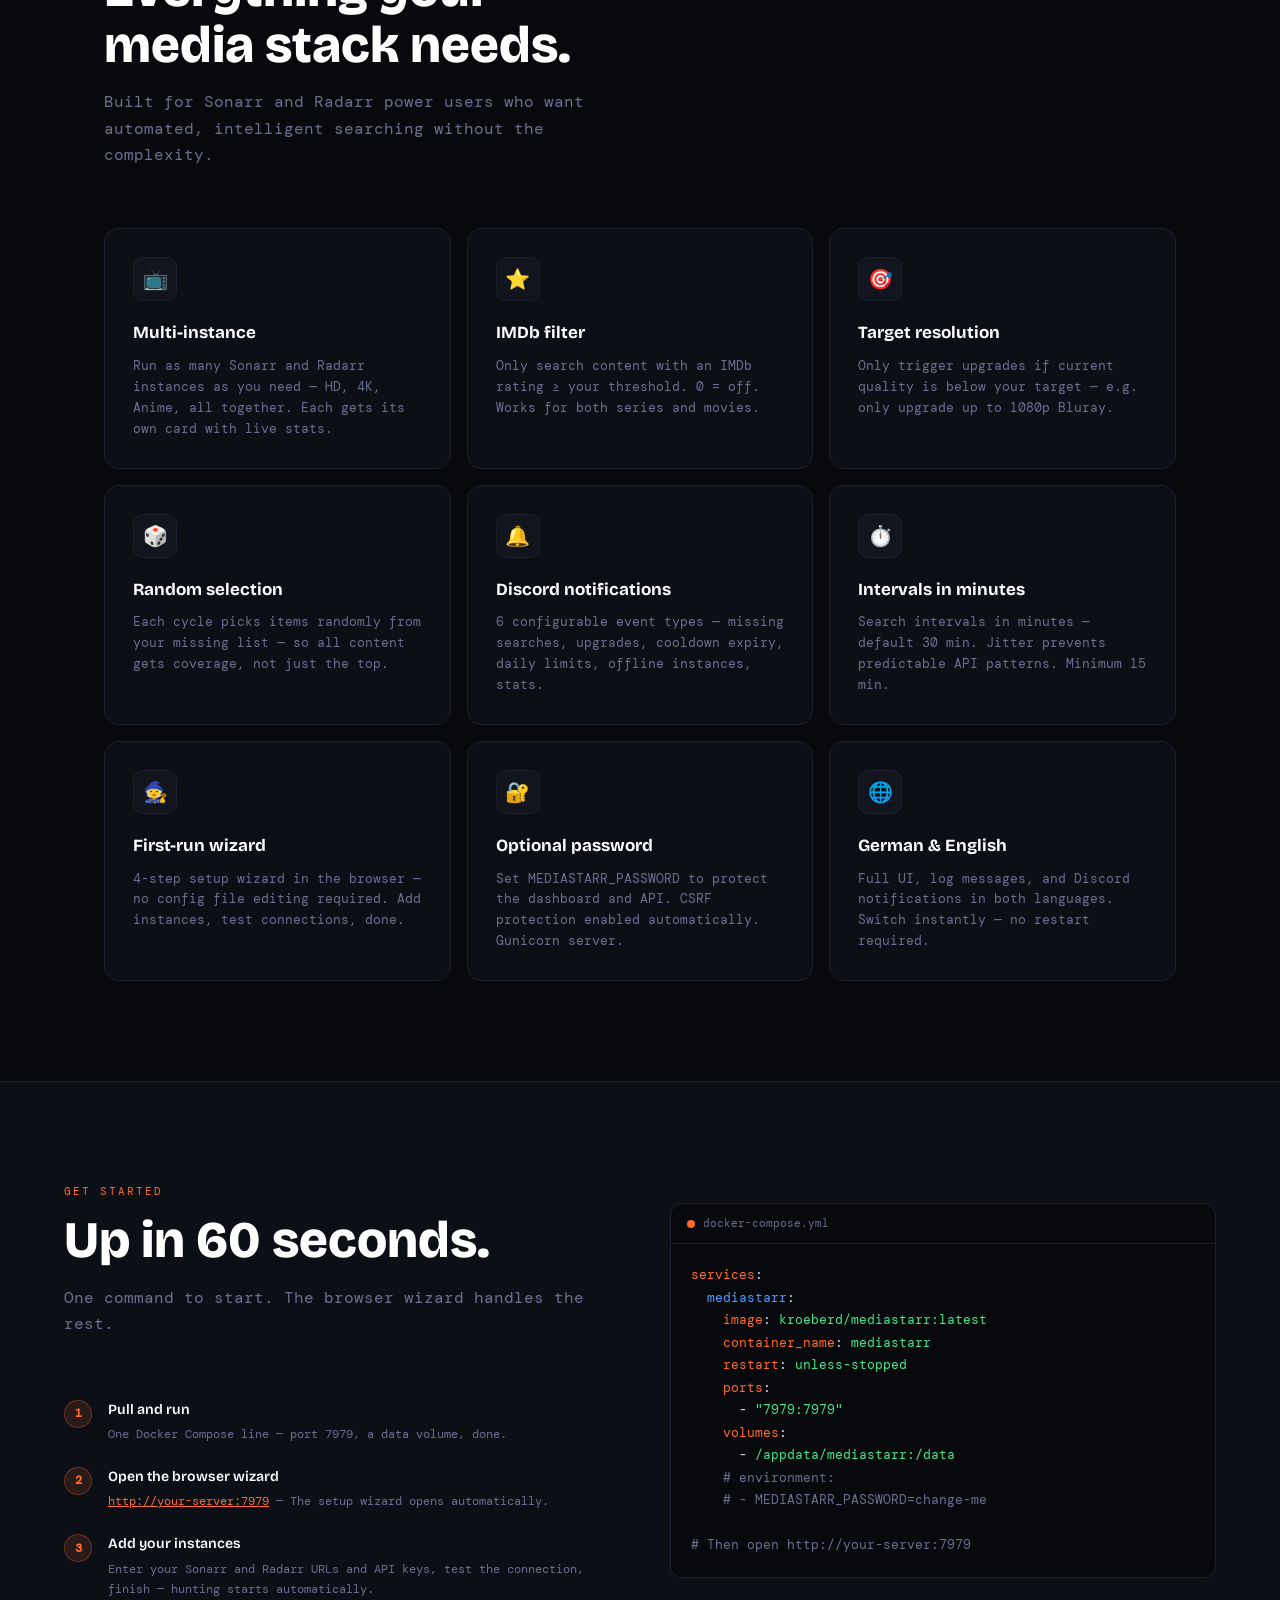
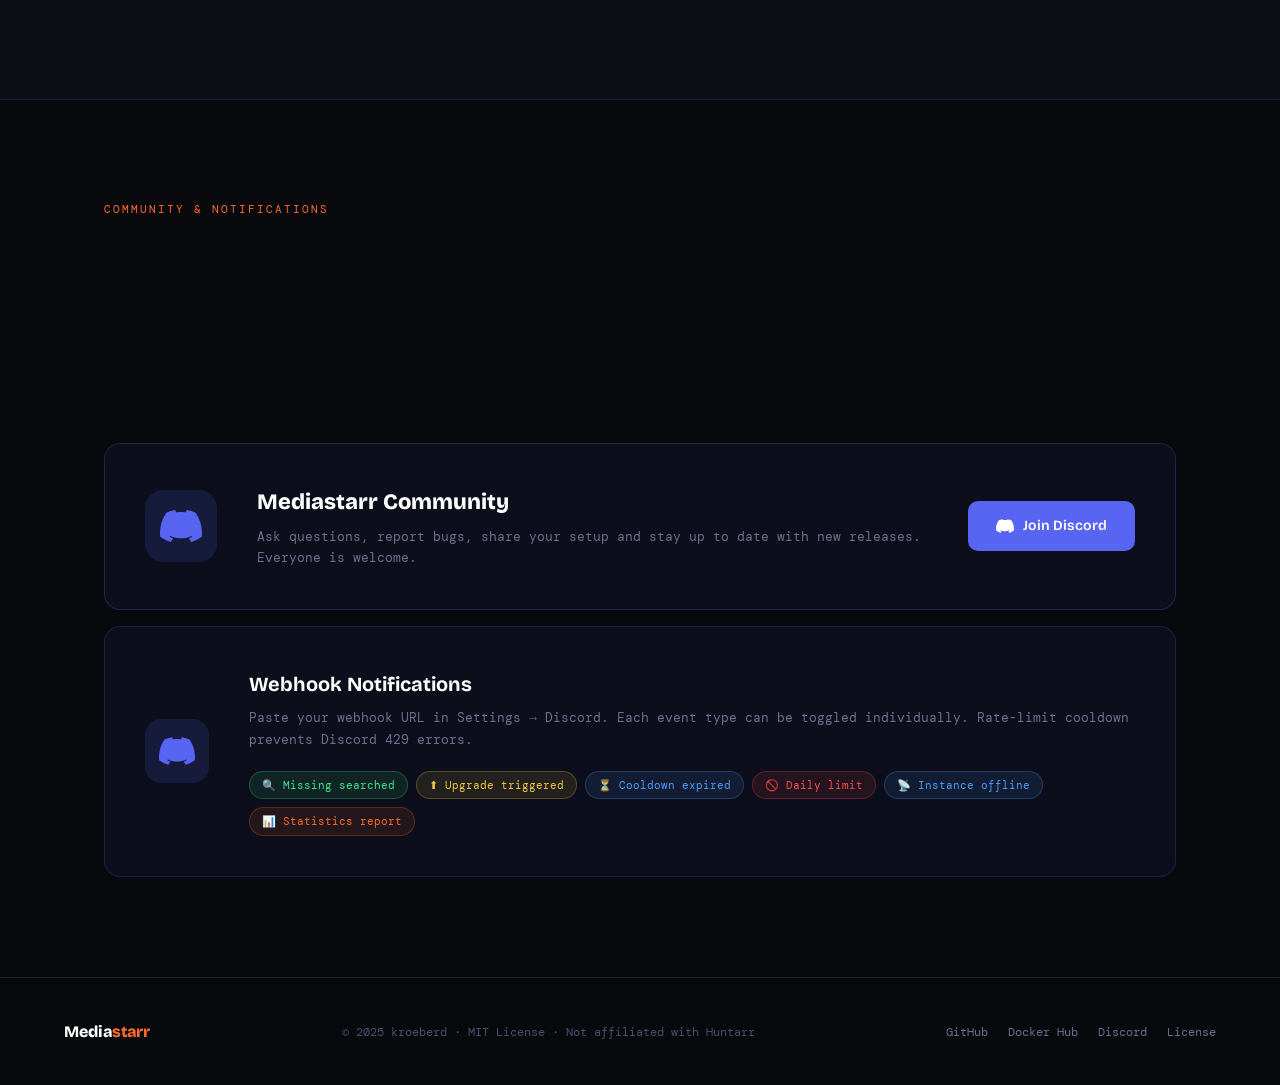
==== commit d85508b2: "feat: v6.2.0 — IMDb filter, target resolution, security improvements" ====
--- a/index.html
+++ b/index.html
@@ -7,611 +7,159 @@
 <link rel="preconnect" href="https://fonts.googleapis.com">
 <link href="https://fonts.googleapis.com/css2?family=Bricolage+Grotesque:wght@400;600;800&family=DM+Mono:wght@300;400;500&display=swap" rel="stylesheet">
 <style>
-:root {
-  --bg: #08090d;
-  --bg2: #0d0f17;
-  --surf: #12141e;
-  --brd: #1c1f2e;
-  --acc: #ff6b2b;
-  --acc2: #ff8c4f;
-  --blue: #4d9cff;
-  --green: #3de68b;
-  --tx: #dde1f5;
-  --mu: #4a4f6e;
-  --mu2: #6b708f;
-  --disp: 'Bricolage Grotesque', sans-serif;
-  --mono: 'DM Mono', monospace;
+:root{--bg:#08090d;--bg2:#0d0f17;--surf:#12141e;--brd:#1c1f2e;--acc:#ff6b2b;--acc2:#ff8c4f;--blue:#4d9cff;--green:#3de68b;--tx:#dde1f5;--mu:#4a4f6e;--mu2:#6b708f;--disp:'Bricolage Grotesque',sans-serif;--mono:'DM Mono',monospace}
+*,*::before,*::after{box-sizing:border-box;margin:0;padding:0}
+html{scroll-behavior:smooth}
+body{background:var(--bg);color:var(--tx);font-family:var(--mono);font-size:15px;line-height:1.7;overflow-x:hidden}
+body::before{content:'';position:fixed;inset:0;background-image:url("data:image/svg+xml,%3Csvg viewBox='0 0 256 256' xmlns='http://www.w3.org/2000/svg'%3E%3Cfilter id='n'%3E%3CfeTurbulence type='fractalNoise' baseFrequency='0.9' numOctaves='4' stitchTiles='stitch'/%3E%3C/filter%3E%3Crect width='100%25' height='100%25' filter='url(%23n)' opacity='0.04'/%3E%3C/svg%3E");pointer-events:none;z-index:0;opacity:.4}
+
+/* NAV */
+nav{position:fixed;top:0;left:0;right:0;z-index:100;padding:0 5vw;height:64px;display:flex;align-items:center;justify-content:space-between;border-bottom:1px solid rgba(255,107,43,.1);background:rgba(8,9,13,.85);backdrop-filter:blur(12px)}
+.nav-logo{display:flex;align-items:center;gap:12px;text-decoration:none}
+.nav-logo-icon{width:36px;height:36px;border-radius:9px;background:rgba(255,107,43,.12);border:1px solid rgba(255,107,43,.3);display:flex;align-items:center;justify-content:center}
+.nav-logo-text{font-family:var(--disp);font-size:20px;font-weight:800;color:#fff}
+.nav-logo-text span{color:var(--acc)}
+.nav-links{display:flex;align-items:center;gap:28px;list-style:none}
+.nav-links a{color:var(--mu2);text-decoration:none;font-size:13px;transition:color .2s}
+.nav-links a:hover{color:var(--tx)}
+.nav-cta{padding:8px 20px;background:var(--acc);color:#fff !important;border-radius:8px;font-weight:500;font-size:13px !important;transition:background .2s,transform .15s !important}
+.nav-cta:hover{background:var(--acc2) !important;transform:translateY(-1px)}
+
+/* Lang switcher */
+.lang-btn{display:flex;align-items:center;gap:6px;padding:6px 12px;border-radius:8px;border:1px solid var(--brd);background:var(--surf);color:var(--mu2);font-family:var(--mono);font-size:12px;cursor:pointer;transition:all .2s}
+.lang-btn:hover,.lang-btn.active{border-color:rgba(255,107,43,.4);color:var(--acc)}
+
+/* HERO */
+.hero{min-height:100vh;display:flex;flex-direction:column;align-items:center;justify-content:center;text-align:center;padding:120px 5vw 80px;position:relative;z-index:1}
+.hero::after{content:'';position:absolute;top:20%;left:50%;transform:translateX(-50%);width:700px;height:400px;background:radial-gradient(ellipse,rgba(255,107,43,.08) 0%,transparent 70%);pointer-events:none;z-index:0}
+.hero-badge{display:inline-flex;align-items:center;gap:8px;padding:5px 14px;border:1px solid rgba(255,107,43,.3);border-radius:100px;background:rgba(255,107,43,.07);color:var(--acc);font-size:12px;letter-spacing:1.5px;text-transform:uppercase;margin-bottom:32px;animation:fadeUp .6s ease both;position:relative;z-index:2}
+.hero-badge span{width:6px;height:6px;border-radius:50%;background:var(--acc);animation:blink 2s infinite}
+@keyframes blink{0%,100%{opacity:1}50%{opacity:.3}}
+.hero-title{font-family:var(--disp);font-size:clamp(52px,8vw,96px);font-weight:800;line-height:1.02;letter-spacing:-2px;color:#fff;margin-bottom:24px;animation:fadeUp .7s .1s ease both}
+.hero-title span{color:var(--acc)}
+.hero-sub{font-size:clamp(15px,2vw,19px);color:var(--mu2);max-width:620px;margin:0 auto 48px;animation:fadeUp .7s .2s ease both;line-height:1.65}
+.hero-actions{display:flex;gap:14px;flex-wrap:wrap;justify-content:center;animation:fadeUp .7s .3s ease both}
+.btn-primary{display:inline-flex;align-items:center;gap:8px;padding:14px 32px;background:var(--acc);color:#fff;border-radius:10px;font-size:15px;font-weight:600;font-family:var(--disp);text-decoration:none;transition:background .2s,transform .15s,box-shadow .2s;box-shadow:0 0 30px rgba(255,107,43,.25)}
+.btn-primary:hover{background:var(--acc2);transform:translateY(-2px);box-shadow:0 4px 40px rgba(255,107,43,.35)}
+.btn-secondary{display:inline-flex;align-items:center;gap:8px;padding:14px 32px;border:1px solid var(--brd);color:var(--tx);border-radius:10px;font-size:15px;font-weight:500;font-family:var(--disp);text-decoration:none;background:var(--surf);transition:border-color .2s,transform .15s}
+.btn-secondary:hover{border-color:var(--mu2);transform:translateY(-2px)}
+
+/* STATS */
+.stats-row{display:flex;justify-content:center;gap:0;border-top:1px solid var(--brd);border-bottom:1px solid var(--brd);margin-top:80px;animation:fadeUp .7s .4s ease both}
+.stat-item{flex:1;max-width:220px;text-align:center;padding:28px 20px;border-right:1px solid var(--brd)}
+.stat-item:last-child{border-right:none}
+.stat-num{font-family:var(--disp);font-size:36px;font-weight:800;color:var(--acc);margin-bottom:4px}
+.stat-label{font-size:11px;color:var(--mu2);text-transform:uppercase;letter-spacing:1px}
+
+/* SECTIONS */
+section{padding:100px 5vw;max-width:1200px;margin:0 auto}
+.section-label{font-size:11px;letter-spacing:2px;text-transform:uppercase;color:var(--acc);margin-bottom:12px}
+.section-title{font-family:var(--disp);font-size:clamp(32px,4vw,52px);font-weight:800;color:#fff;line-height:1.1;margin-bottom:16px}
+.section-sub{color:var(--mu2);font-size:16px;max-width:540px;line-height:1.65;margin-bottom:60px}
+
+/* FEATURES */
+.features-grid{display:grid;grid-template-columns:repeat(auto-fill,minmax(280px,1fr));gap:16px}
+.feat-card{background:var(--bg2);border:1px solid var(--brd);border-radius:14px;padding:28px;transition:border-color .2s,transform .2s;position:relative;overflow:hidden}
+.feat-card::before{content:'';position:absolute;top:0;left:0;right:0;height:1px;background:linear-gradient(90deg,transparent,rgba(255,107,43,.4),transparent);opacity:0;transition:opacity .3s}
+.feat-card:hover{border-color:rgba(255,107,43,.25);transform:translateY(-3px)}
+.feat-card:hover::before{opacity:1}
+.feat-icon{width:44px;height:44px;border-radius:10px;display:flex;align-items:center;justify-content:center;font-size:20px;margin-bottom:18px;background:var(--surf);border:1px solid var(--brd)}
+.feat-title{font-family:var(--disp);font-size:17px;font-weight:700;color:#fff;margin-bottom:8px}
+.feat-text{color:var(--mu2);font-size:13px;line-height:1.6}
+
+/* PREVIEW */
+.preview-wrap{position:relative;border-radius:16px;overflow:hidden;border:1px solid var(--brd);box-shadow:0 40px 100px rgba(0,0,0,.6);background:var(--bg2);margin-top:48px}
+.preview-bar{height:40px;background:var(--surf);border-bottom:1px solid var(--brd);display:flex;align-items:center;padding:0 16px;gap:8px}
+.dot-r{width:10px;height:10px;border-radius:50%;background:#ff4d4d;opacity:.7}
+.dot-y{width:10px;height:10px;border-radius:50%;background:#f5c842;opacity:.7}
+.dot-g{width:10px;height:10px;border-radius:50%;background:#3de68b;opacity:.7}
+.preview-url{margin:0 auto;font-size:11px;color:var(--mu);background:var(--bg2);border:1px solid var(--brd);border-radius:6px;padding:3px 12px}
+.preview-body{display:grid;grid-template-columns:160px 1fr;height:340px}
+.preview-sidebar{background:var(--bg);border-right:1px solid var(--brd);padding:16px 0}
+.ps-logo{padding:0 14px 14px;border-bottom:1px solid var(--brd);margin-bottom:10px;font-family:var(--disp);font-size:16px;font-weight:800;color:#fff}
+.ps-logo span{color:var(--acc)}
+.ps-ver{font-size:8px;letter-spacing:1.5px;color:var(--mu);text-transform:uppercase}
+.ps-item{display:flex;align-items:center;gap:8px;padding:7px 14px;font-size:11px;color:var(--mu2);border-radius:6px;margin:1px 6px}
+.ps-item.on{background:rgba(255,107,43,.1);color:var(--acc)}
+.ps-dot{width:6px;height:6px;border-radius:50%;background:currentColor;opacity:.6}
+.preview-main{overflow:hidden;position:relative}
+.preview-topbar{height:42px;border-bottom:1px solid var(--brd);display:flex;align-items:center;padding:0 16px;gap:8px;font-size:11px}
+.p-title{font-family:var(--disp);font-size:13px;font-weight:700;color:#fff;flex:1}
+.p-running{display:flex;align-items:center;gap:5px;font-size:10px;color:var(--green)}
+.p-run-dot{width:6px;height:6px;border-radius:50%;background:var(--green);animation:blink 1.8s infinite}
+.p-ctrl{padding:8px 16px;border-bottom:1px solid var(--brd);display:flex;gap:6px;align-items:center}
+.p-btn{padding:5px 12px;border-radius:6px;font-size:10px;font-family:var(--mono);border:1px solid var(--brd);background:var(--surf);color:var(--tx)}
+.p-btn.start{background:var(--acc);border-color:var(--acc);color:#fff}
+.p-btn.stop{border-color:rgba(255,77,77,.4);color:#ff4d4d}
+.p-btn.now{border-color:rgba(77,156,255,.4);color:var(--blue)}
+.p-meta{margin-left:auto;font-size:9px;color:var(--mu2);display:flex;gap:10px}
+.p-cards{display:grid;grid-template-columns:1fr 1fr;gap:8px;padding:10px 14px}
+.p-card{background:var(--bg);border:1px solid var(--brd);border-radius:8px;overflow:hidden}
+.p-accent{height:2px}
+.p-card-in{padding:8px 10px}
+.p-cn{font-family:var(--disp);font-size:11px;font-weight:700;color:#fff}
+.p-cv{font-size:8px;color:var(--mu)}
+.p-stats{display:grid;grid-template-columns:1fr 1fr;gap:4px;margin-top:6px}
+.p-s{background:var(--surf);border-radius:4px;padding:4px 6px}
+.p-sl{font-size:7px;color:var(--mu2);text-transform:uppercase;letter-spacing:.3px}
+.p-sv{font-family:var(--disp);font-size:14px;font-weight:800;color:var(--mu)}
+.p-sv.g{color:var(--green)}
+
+/* INSTALL */
+.install-section{background:var(--bg2);border-top:1px solid var(--brd);border-bottom:1px solid var(--brd)}
+.install-grid{display:grid;grid-template-columns:1fr 1fr;gap:60px;align-items:center}
+.install-steps{display:flex;flex-direction:column;gap:20px}
+.install-step{display:flex;gap:16px;align-items:flex-start}
+.step-num{width:28px;height:28px;border-radius:50%;background:rgba(255,107,43,.12);border:1px solid rgba(255,107,43,.3);color:var(--acc);font-size:12px;font-weight:600;display:flex;align-items:center;justify-content:center;flex-shrink:0;margin-top:2px}
+.step-body strong{display:block;color:#fff;font-size:14px;font-family:var(--disp);font-weight:600;margin-bottom:3px}
+.step-body p{color:var(--mu2);font-size:12px}
+.code-block{background:var(--bg);border:1px solid var(--brd);border-radius:12px;overflow:hidden}
+.code-hd{padding:10px 16px;border-bottom:1px solid var(--brd);font-size:11px;color:var(--mu2);display:flex;align-items:center;gap:8px}
+.code-hd-dot{width:8px;height:8px;border-radius:50%;background:var(--acc)}
+.code-body{padding:20px;font-size:12.5px;line-height:1.8;color:var(--tx)}
+.code-body .c{color:var(--mu2)}
+.code-body .k{color:var(--acc)}
+.code-body .s{color:var(--green)}
+.code-body .n{color:var(--blue)}
+
+/* DISCORD */
+.discord-card{background:rgba(88,101,242,.06);border:1px solid rgba(88,101,242,.2);border-radius:16px;padding:40px;display:flex;gap:40px;align-items:center}
+.dc-icon{width:64px;height:64px;flex-shrink:0;background:rgba(88,101,242,.15);border-radius:16px;display:flex;align-items:center;justify-content:center}
+.dc-events{display:flex;flex-wrap:wrap;gap:8px;margin-top:20px}
+.dc-ev{padding:4px 12px;border-radius:100px;font-size:11px;font-family:var(--mono)}
+.ev-g{background:rgba(61,230,139,.1);color:var(--green);border:1px solid rgba(61,230,139,.25)}
+.ev-y{background:rgba(245,200,66,.1);color:#f5c842;border:1px solid rgba(245,200,66,.25)}
+.ev-r{background:rgba(255,77,77,.1);color:#ff4d4d;border:1px solid rgba(255,77,77,.25)}
+.ev-b{background:rgba(77,156,255,.1);color:var(--blue);border:1px solid rgba(77,156,255,.25)}
+.ev-o{background:rgba(255,107,43,.1);color:var(--acc);border:1px solid rgba(255,107,43,.25)}
+
+/* FOOTER */
+footer{border-top:1px solid var(--brd);padding:40px 5vw;display:flex;align-items:center;justify-content:space-between;flex-wrap:wrap;gap:16px;font-size:12px;color:var(--mu)}
+.footer-logo{font-family:var(--disp);font-size:16px;font-weight:800;color:#fff;text-decoration:none}
+.footer-logo span{color:var(--acc)}
+.footer-links{display:flex;gap:20px}
+.footer-links a{color:var(--mu2);text-decoration:none;transition:color .2s}
+.footer-links a:hover{color:var(--tx)}
+
+@keyframes fadeUp{from{opacity:0;transform:translateY(24px)}to{opacity:1;transform:translateY(0)}}
+.reveal{opacity:0;transform:translateY(20px);transition:opacity .6s ease,transform .6s ease}
+.reveal.visible{opacity:1;transform:none}
+
+@media(max-width:768px){
+  .nav-links{display:none}
+  .stats-row{flex-wrap:wrap}
+  .stat-item{min-width:50%;border-right:none;border-bottom:1px solid var(--brd)}
+  .install-grid{grid-template-columns:1fr}
+  .preview-body{grid-template-columns:1fr}
+  .preview-sidebar{display:none}
+  .discord-card{flex-direction:column}
+  .p-cards{grid-template-columns:1fr}
 }
 
-*, *::before, *::after { box-sizing: border-box; margin: 0; padding: 0; }
-
-html { scroll-behavior: smooth; }
-
-body {
-  background: var(--bg);
-  color: var(--tx);
-  font-family: var(--mono);
-  font-size: 15px;
-  line-height: 1.7;
-  overflow-x: hidden;
-}
-
-/* ── Grid noise overlay ── */
-body::before {
-  content: '';
-  position: fixed;
-  inset: 0;
-  background-image: url("data:image/svg+xml,%3Csvg viewBox='0 0 256 256' xmlns='http://www.w3.org/2000/svg'%3E%3Cfilter id='noise'%3E%3CfeTurbulence type='fractalNoise' baseFrequency='0.9' numOctaves='4' stitchTiles='stitch'/%3E%3C/filter%3E%3Crect width='100%25' height='100%25' filter='url(%23noise)' opacity='0.04'/%3E%3C/svg%3E");
-  pointer-events: none;
-  z-index: 0;
-  opacity: .4;
-}
-
-/* ── NAV ── */
-nav {
-  position: fixed;
-  top: 0; left: 0; right: 0;
-  z-index: 100;
-  padding: 0 5vw;
-  height: 64px;
-  display: flex;
-  align-items: center;
-  justify-content: space-between;
-  border-bottom: 1px solid rgba(255,107,43,.1);
-  background: rgba(8,9,13,.85);
-  backdrop-filter: blur(12px);
-}
-
-.nav-logo {
-  display: flex;
-  align-items: center;
-  gap: 12px;
-  text-decoration: none;
-}
-
-.nav-logo-icon {
-  width: 36px; height: 36px;
-  border-radius: 9px;
-  background: rgba(255,107,43,.12);
-  border: 1px solid rgba(255,107,43,.3);
-  display: flex; align-items: center; justify-content: center;
-}
-
-.nav-logo-icon svg { width: 20px; height: 20px; }
-
-.nav-logo-text {
-  font-family: var(--disp);
-  font-size: 20px;
-  font-weight: 800;
-  color: #fff;
-}
-.nav-logo-text span { color: var(--acc); }
-
-.nav-links {
-  display: flex;
-  align-items: center;
-  gap: 28px;
-  list-style: none;
-}
-
-.nav-links a {
-  color: var(--mu2);
-  text-decoration: none;
-  font-size: 13px;
-  transition: color .2s;
-}
-.nav-links a:hover { color: var(--tx); }
-
-.nav-cta {
-  padding: 8px 20px;
-  background: var(--acc);
-  color: #fff !important;
-  border-radius: 8px;
-  font-weight: 500;
-  font-size: 13px !important;
-  transition: background .2s, transform .15s !important;
-}
-.nav-cta:hover { background: var(--acc2) !important; transform: translateY(-1px); }
-
-/* ── HERO ── */
-.hero {
-  min-height: 100vh;
-  display: flex;
-  flex-direction: column;
-  align-items: center;
-  justify-content: center;
-  text-align: center;
-  padding: 120px 5vw 80px;
-  position: relative;
-}
-
-/* Radial glow */
-.hero::after {
-  content: '';
-  position: absolute;
-  top: 20%;
-  left: 50%;
-  transform: translateX(-50%);
-  width: 700px;
-  height: 400px;
-  background: radial-gradient(ellipse, rgba(255,107,43,.08) 0%, transparent 70%);
-  pointer-events: none;
-}
-
-.hero-badge {
-  display: inline-flex;
-  align-items: center;
-  gap: 8px;
-  padding: 5px 14px;
-  border: 1px solid rgba(255,107,43,.3);
-  border-radius: 100px;
-  background: rgba(255,107,43,.07);
-  color: var(--acc);
-  font-size: 12px;
-  letter-spacing: 1.5px;
-  text-transform: uppercase;
-  margin-bottom: 32px;
-  animation: fadeUp .6s ease both;
-}
-
-.hero-badge span {
-  width: 6px; height: 6px;
-  border-radius: 50%;
-  background: var(--acc);
-  animation: blink 2s infinite;
-}
-
-@keyframes blink { 0%,100%{opacity:1}50%{opacity:.3} }
-
-.hero-title {
-  font-family: var(--disp);
-  font-size: clamp(52px, 8vw, 96px);
-  font-weight: 800;
-  line-height: 1.02;
-  letter-spacing: -2px;
-  color: #fff;
-  margin-bottom: 24px;
-  animation: fadeUp .7s .1s ease both;
-}
-
-.hero-title span { color: var(--acc); }
-
-.hero-sub {
-  font-size: clamp(15px, 2vw, 19px);
-  color: var(--mu2);
-  max-width: 620px;
-  margin: 0 auto 48px;
-  animation: fadeUp .7s .2s ease both;
-  line-height: 1.65;
-}
-
-.hero-actions {
-  display: flex;
-  gap: 14px;
-  flex-wrap: wrap;
-  justify-content: center;
-  animation: fadeUp .7s .3s ease both;
-}
-
-.btn-primary {
-  display: inline-flex;
-  align-items: center;
-  gap: 8px;
-  padding: 14px 32px;
-  background: var(--acc);
-  color: #fff;
-  border-radius: 10px;
-  font-size: 15px;
-  font-weight: 600;
-  font-family: var(--disp);
-  text-decoration: none;
-  transition: background .2s, transform .15s, box-shadow .2s;
-  box-shadow: 0 0 30px rgba(255,107,43,.25);
-}
-.btn-primary:hover { background: var(--acc2); transform: translateY(-2px); box-shadow: 0 4px 40px rgba(255,107,43,.35); }
-
-.btn-secondary {
-  display: inline-flex;
-  align-items: center;
-  gap: 8px;
-  padding: 14px 32px;
-  border: 1px solid var(--brd);
-  color: var(--tx);
-  border-radius: 10px;
-  font-size: 15px;
-  font-weight: 500;
-  font-family: var(--disp);
-  text-decoration: none;
-  background: var(--surf);
-  transition: border-color .2s, transform .15s;
-}
-.btn-secondary:hover { border-color: var(--mu2); transform: translateY(-2px); }
-
-/* ── STATS ROW ── */
-.stats-row {
-  display: flex;
-  justify-content: center;
-  gap: 0;
-  border-top: 1px solid var(--brd);
-  border-bottom: 1px solid var(--brd);
-  margin-top: 80px;
-  animation: fadeUp .7s .4s ease both;
-}
-
-.stat-item {
-  flex: 1;
-  max-width: 220px;
-  text-align: center;
-  padding: 28px 20px;
-  border-right: 1px solid var(--brd);
-}
-.stat-item:last-child { border-right: none; }
-
-.stat-num {
-  font-family: var(--disp);
-  font-size: 36px;
-  font-weight: 800;
-  color: var(--acc);
-  margin-bottom: 4px;
-}
-.stat-label { font-size: 11px; color: var(--mu2); text-transform: uppercase; letter-spacing: 1px; }
-
-/* ── SECTION ── */
-section {
-  padding: 100px 5vw;
-  max-width: 1200px;
-  margin: 0 auto;
-}
-
-.section-label {
-  font-size: 11px;
-  letter-spacing: 2px;
-  text-transform: uppercase;
-  color: var(--acc);
-  margin-bottom: 12px;
-}
-
-.section-title {
-  font-family: var(--disp);
-  font-size: clamp(32px, 4vw, 52px);
-  font-weight: 800;
-  color: #fff;
-  line-height: 1.1;
-  margin-bottom: 16px;
-}
-
-.section-sub {
-  color: var(--mu2);
-  font-size: 16px;
-  max-width: 540px;
-  line-height: 1.65;
-  margin-bottom: 60px;
-}
-
-/* ── FEATURES ── */
-.features-grid {
-  display: grid;
-  grid-template-columns: repeat(auto-fill, minmax(280px, 1fr));
-  gap: 16px;
-}
-
-.feat-card {
-  background: var(--bg2);
-  border: 1px solid var(--brd);
-  border-radius: 14px;
-  padding: 28px;
-  transition: border-color .2s, transform .2s;
-  position: relative;
-  overflow: hidden;
-}
-
-.feat-card::before {
-  content: '';
-  position: absolute;
-  top: 0; left: 0; right: 0;
-  height: 1px;
-  background: linear-gradient(90deg, transparent, rgba(255,107,43,.4), transparent);
-  opacity: 0;
-  transition: opacity .3s;
-}
-
-.feat-card:hover { border-color: rgba(255,107,43,.25); transform: translateY(-3px); }
-.feat-card:hover::before { opacity: 1; }
-
-.feat-icon {
-  width: 44px; height: 44px;
-  border-radius: 10px;
-  display: flex; align-items: center; justify-content: center;
-  font-size: 20px;
-  margin-bottom: 18px;
-  background: var(--surf);
-  border: 1px solid var(--brd);
-}
-
-.feat-title {
-  font-family: var(--disp);
-  font-size: 17px;
-  font-weight: 700;
-  color: #fff;
-  margin-bottom: 8px;
-}
-
-.feat-text { color: var(--mu2); font-size: 13px; line-height: 1.6; }
-
-/* ── DASHBOARD PREVIEW ── */
-.preview-wrap {
-  position: relative;
-  border-radius: 16px;
-  overflow: hidden;
-  border: 1px solid var(--brd);
-  box-shadow: 0 40px 100px rgba(0,0,0,.6);
-  background: var(--bg2);
-  margin-top: 48px;
-}
-
-.preview-bar {
-  height: 40px;
-  background: var(--surf);
-  border-bottom: 1px solid var(--brd);
-  display: flex;
-  align-items: center;
-  padding: 0 16px;
-  gap: 8px;
-}
-.dot-r { width:10px;height:10px;border-radius:50%;background:#ff4d4d;opacity:.7 }
-.dot-y { width:10px;height:10px;border-radius:50%;background:#f5c842;opacity:.7 }
-.dot-g { width:10px;height:10px;border-radius:50%;background:#3de68b;opacity:.7 }
-.preview-url {
-  margin-left: auto;
-  font-size: 11px;
-  color: var(--mu);
-  background: var(--bg2);
-  border: 1px solid var(--brd);
-  border-radius: 6px;
-  padding: 3px 12px;
-  margin-right: auto;
-}
-
-.preview-body {
-  display: grid;
-  grid-template-columns: 160px 1fr;
-  height: 340px;
-}
-
-.preview-sidebar {
-  background: var(--bg);
-  border-right: 1px solid var(--brd);
-  padding: 16px 0;
-}
-
-.ps-logo {
-  padding: 0 14px 14px;
-  border-bottom: 1px solid var(--brd);
-  margin-bottom: 10px;
-  font-family: var(--disp);
-  font-size: 16px;
-  font-weight: 800;
-  color: #fff;
-}
-.ps-logo span { color: var(--acc); }
-.ps-ver { font-size: 8px; letter-spacing: 1.5px; color: var(--mu); text-transform: uppercase; }
-
-.ps-item {
-  display: flex; align-items: center; gap: 8px;
-  padding: 7px 14px;
-  font-size: 11px;
-  color: var(--mu2);
-  border-radius: 6px;
-  margin: 1px 6px;
-}
-.ps-item.on { background: rgba(255,107,43,.1); color: var(--acc); }
-.ps-dot { width: 6px; height: 6px; border-radius: 50%; background: currentColor; opacity: .6; }
-
-.preview-main { overflow: hidden; position: relative; }
-
-.preview-topbar {
-  height: 42px;
-  border-bottom: 1px solid var(--brd);
-  display: flex; align-items: center;
-  padding: 0 16px;
-  gap: 8px;
-  font-size: 11px;
-}
-.p-title { font-family: var(--disp); font-size: 13px; font-weight: 700; color: #fff; flex: 1; }
-.p-running { display: flex; align-items: center; gap: 5px; font-size: 10px; color: var(--green); }
-.p-run-dot { width: 6px; height: 6px; border-radius: 50%; background: var(--green); animation: blink 1.8s infinite; }
-
-.p-ctrl {
-  padding: 8px 16px;
-  border-bottom: 1px solid var(--brd);
-  display: flex; gap: 6px; align-items: center;
-}
-.p-btn {
-  padding: 5px 12px;
-  border-radius: 6px;
-  font-size: 10px;
-  font-family: var(--mono);
-  border: 1px solid var(--brd);
-  background: var(--surf);
-  color: var(--tx);
-}
-.p-btn.start { background: var(--acc); border-color: var(--acc); color: #fff; }
-.p-btn.stop  { border-color: rgba(255,77,77,.4); color: #ff4d4d; }
-.p-btn.now   { border-color: rgba(77,156,255,.4); color: var(--blue); }
-.p-meta { margin-left: auto; font-size: 9px; color: var(--mu2); display: flex; gap: 10px; }
-
-.p-cards {
-  display: grid;
-  grid-template-columns: 1fr 1fr;
-  gap: 8px;
-  padding: 10px 14px;
-}
-.p-card {
-  background: var(--bg);
-  border: 1px solid var(--brd);
-  border-radius: 8px;
-  overflow: hidden;
-}
-.p-accent { height: 2px; }
-.p-card-in { padding: 8px 10px; }
-.p-cn { font-family: var(--disp); font-size: 11px; font-weight: 700; color: #fff; }
-.p-cv { font-size: 8px; color: var(--mu); }
-.p-stats { display: grid; grid-template-columns: 1fr 1fr; gap: 4px; margin-top: 6px; }
-.p-s { background: var(--surf); border-radius: 4px; padding: 4px 6px; }
-.p-sl { font-size: 7px; color: var(--mu2); text-transform: uppercase; letter-spacing: .3px; }
-.p-sv { font-family: var(--disp); font-size: 14px; font-weight: 800; color: var(--mu); }
-.p-sv.g { color: var(--green); }
-
-/* ── INSTALL ── */
-.install-section {
-  background: var(--bg2);
-  border-top: 1px solid var(--brd);
-  border-bottom: 1px solid var(--brd);
-}
-
-.install-grid {
-  display: grid;
-  grid-template-columns: 1fr 1fr;
-  gap: 60px;
-  align-items: center;
-}
-
-.install-steps { display: flex; flex-direction: column; gap: 20px; }
-
-.install-step {
-  display: flex;
-  gap: 16px;
-  align-items: flex-start;
-}
-
-.step-num {
-  width: 28px; height: 28px;
-  border-radius: 50%;
-  background: rgba(255,107,43,.12);
-  border: 1px solid rgba(255,107,43,.3);
-  color: var(--acc);
-  font-size: 12px;
-  font-weight: 600;
-  display: flex; align-items: center; justify-content: center;
-  flex-shrink: 0;
-  margin-top: 2px;
-}
-
-.step-body strong { display: block; color: #fff; font-size: 14px; font-family: var(--disp); font-weight: 600; margin-bottom: 3px; }
-.step-body p { color: var(--mu2); font-size: 12px; }
-
-.code-block {
-  background: var(--bg);
-  border: 1px solid var(--brd);
-  border-radius: 12px;
-  overflow: hidden;
-}
-.code-hd {
-  padding: 10px 16px;
-  border-bottom: 1px solid var(--brd);
-  font-size: 11px;
-  color: var(--mu2);
-  display: flex; align-items: center; gap: 8px;
-}
-.code-hd-dot { width: 8px; height: 8px; border-radius: 50%; background: var(--acc); }
-.code-body {
-  padding: 20px;
-  font-size: 12.5px;
-  line-height: 1.8;
-  color: var(--tx);
-}
-.code-body .c { color: var(--mu2); }
-.code-body .k { color: var(--acc); }
-.code-body .s { color: var(--green); }
-.code-body .n { color: var(--blue); }
-
-/* ── DISCORD ── */
-.discord-card {
-  background: rgba(88,101,242,.06);
-  border: 1px solid rgba(88,101,242,.2);
-  border-radius: 16px;
-  padding: 40px;
-  display: flex;
-  gap: 40px;
-  align-items: center;
-}
-
-.dc-icon {
-  width: 64px; height: 64px; flex-shrink: 0;
-  background: rgba(88,101,242,.15);
-  border-radius: 16px;
-  display: flex; align-items: center; justify-content: center;
-}
-
-.dc-events {
-  display: flex;
-  flex-wrap: wrap;
-  gap: 8px;
-  margin-top: 20px;
-}
-
-.dc-ev {
-  padding: 4px 12px;
-  border-radius: 100px;
-  font-size: 11px;
-  font-family: var(--mono);
-}
-.ev-g { background: rgba(61,230,139,.1); color: var(--green); border: 1px solid rgba(61,230,139,.25); }
-.ev-y { background: rgba(245,200,66,.1); color: #f5c842; border: 1px solid rgba(245,200,66,.25); }
-.ev-r { background: rgba(255,77,77,.1); color: #ff4d4d; border: 1px solid rgba(255,77,77,.25); }
-.ev-b { background: rgba(77,156,255,.1); color: var(--blue); border: 1px solid rgba(77,156,255,.25); }
-.ev-o { background: rgba(255,107,43,.1); color: var(--acc); border: 1px solid rgba(255,107,43,.25); }
-
-/* ── FOOTER ── */
-footer {
-  border-top: 1px solid var(--brd);
-  padding: 40px 5vw;
-  display: flex;
-  align-items: center;
-  justify-content: space-between;
-  flex-wrap: wrap;
-  gap: 16px;
-  font-size: 12px;
-  color: var(--mu);
-}
-
-.footer-logo {
-  font-family: var(--disp);
-  font-size: 16px;
-  font-weight: 800;
-  color: #fff;
-  text-decoration: none;
-}
-.footer-logo span { color: var(--acc); }
-
-.footer-links { display: flex; gap: 20px; }
-.footer-links a { color: var(--mu2); text-decoration: none; transition: color .2s; }
-.footer-links a:hover { color: var(--tx); }
-
-/* ── ANIMATIONS ── */
-@keyframes fadeUp {
-  from { opacity: 0; transform: translateY(24px); }
-  to   { opacity: 1; transform: translateY(0); }
-}
-
-.reveal {
-  opacity: 0;
-  transform: translateY(20px);
-  transition: opacity .6s ease, transform .6s ease;
-}
-.reveal.visible { opacity: 1; transform: none; }
-
-/* ── RESPONSIVE ── */
-@media (max-width: 768px) {
-  .nav-links { display: none; }
-  .stats-row { flex-wrap: wrap; }
-  .stat-item { min-width: 50%; border-right: none; border-bottom: 1px solid var(--brd); }
-  .install-grid { grid-template-columns: 1fr; }
-  .preview-body { grid-template-columns: 1fr; }
-  .preview-sidebar { display: none; }
-  .discord-card { flex-direction: column; }
-  .p-cards { grid-template-columns: 1fr; }
-}
+/* Hidden class for lang switching */
+[data-lang]{display:none}
+[data-lang].show{display:block}
+span[data-lang].show{display:inline}
 </style>
 </head>
 <body>
@@ -620,7 +168,7 @@
 <nav>
   <a href="#" class="nav-logo">
     <div class="nav-logo-icon">
-      <svg viewBox="0 0 22 22" fill="none" xmlns="http://www.w3.org/2000/svg">
+      <svg width="20" height="20" viewBox="0 0 22 22" fill="none" xmlns="http://www.w3.org/2000/svg">
         <circle cx="11" cy="11" r="9" stroke="#ff6b2b" stroke-width="1.5"/>
         <circle cx="11" cy="11" r="4" stroke="#ff6b2b" stroke-width="1.5"/>
         <circle cx="11" cy="11" r="1.8" fill="#ff6b2b"/>
@@ -633,22 +181,40 @@
     <div class="nav-logo-text">Media<span>starr</span></div>
   </a>
   <ul class="nav-links">
-    <li><a href="#features">Features</a></li>
-    <li><a href="#install">Install</a></li>
+    <li><a href="#features" data-de="Features" data-en="Features">Features</a></li>
+    <li><a href="#install" data-de="Installation" data-en="Install">Install</a></li>
     <li><a href="#discord">Discord</a></li>
+    <li>
+      <button class="lang-btn active" id="btn-en" onclick="setLang('en')">🇬🇧 EN</button>
+      <button class="lang-btn" id="btn-de" onclick="setLang('de')">🇩🇪 DE</button>
+    </li>
+    <li><a href="https://discord.gg/8Vb9cj4ksv" target="_blank" style="color:var(--blue)">Community ↗</a></li>
     <li><a href="https://github.com/kroeberd/mediastarr" target="_blank" class="nav-cta">GitHub ↗</a></li>
   </ul>
 </nav>
 
 <!-- HERO -->
 <div class="hero">
-  <div class="hero-badge"><span></span>v6.0 — Open Source</div>
-  <h1 class="hero-title">Hunt what's<br><span>missing.</span></h1>
-  <p class="hero-sub">Automated missing-content and quality-upgrade search for Sonarr & Radarr. Set it up once, let it run forever.</p>
+  <div class="hero-badge"><span></span>
+    <span data-lang="en" class="show">v6.2.0 — Open Source</span>
+    <span data-lang="de">v6.2.0 — Open Source</span>
+  </div>
+  <h1 class="hero-title">
+    <span data-lang="en" class="show">Hunt what's<br><span style="color:var(--acc)">missing.</span></span>
+    <span data-lang="de">Such was<br><span style="color:var(--acc)">fehlt.</span></span>
+  </h1>
+  <p class="hero-sub">
+    <span data-lang="en" class="show">Automated missing-content and quality-upgrade search for Sonarr & Radarr. Set it up once, let it run forever.</span>
+    <span data-lang="de">Automatisierte Suche nach fehlenden Inhalten und Qualitäts-Upgrades für Sonarr & Radarr. Einmal einrichten, dauerhaft laufen lassen.</span>
+  </p>
   <div class="hero-actions">
     <a href="https://github.com/kroeberd/mediastarr" target="_blank" class="btn-primary">
       <svg width="16" height="16" viewBox="0 0 24 24" fill="currentColor"><path d="M12 0C5.37 0 0 5.37 0 12c0 5.31 3.435 9.795 8.205 11.385.6.105.825-.255.825-.57 0-.285-.015-1.23-.015-2.235-3.015.555-3.795-.735-4.035-1.41-.135-.345-.72-1.41-1.23-1.695-.42-.225-1.02-.78-.015-.795.945-.015 1.62.87 1.845 1.23 1.08 1.815 2.805 1.305 3.495.99.105-.78.42-1.305.765-1.605-2.67-.3-5.46-1.335-5.46-5.925 0-1.305.465-2.385 1.23-3.225-.12-.3-.54-1.53.12-3.18 0 0 1.005-.315 3.3 1.23.96-.27 1.98-.405 3-.405s2.04.135 3 .405c2.295-1.56 3.3-1.23 3.3-1.23.66 1.65.24 2.88.12 3.18.765.84 1.23 1.905 1.23 3.225 0 4.605-2.805 5.625-5.475 5.925.435.375.81 1.095.81 2.22 0 1.605-.015 2.895-.015 3.3 0 .315.225.69.825.57A12.02 12.02 0 0024 12c0-6.63-5.37-12-12-12z"/></svg>
-      View on GitHub
+      <span data-lang="en" class="show">View on GitHub</span><span data-lang="de">GitHub</span>
+    </a>
+    <a href="https://discord.gg/8Vb9cj4ksv" target="_blank" class="btn-secondary" style="border-color:rgba(88,101,242,.4);color:#7289da">
+      <svg width="16" height="16" viewBox="0 0 24 24" fill="currentColor"><path d="M20.317 4.37a19.791 19.791 0 0 0-4.885-1.515.074.074 0 0 0-.079.037c-.21.375-.444.864-.608 1.25a18.27 18.27 0 0 0-5.487 0 12.64 12.64 0 0 0-.617-1.25.077.077 0 0 0-.079-.037A19.736 19.736 0 0 0 3.677 4.37a.07.07 0 0 0-.032.027C.533 9.046-.32 13.58.099 18.057c.002.022.015.043.033.056a19.9 19.9 0 0 0 5.993 3.03.078.078 0 0 0 .084-.028c.462-.63.874-1.295 1.226-1.994a.076.076 0 0 0-.041-.106 13.107 13.107 0 0 1-1.872-.892.077.077 0 0 1-.008-.128 10.2 10.2 0 0 0 .372-.292.074.074 0 0 1 .077-.01c3.928 1.793 8.18 1.793 12.062 0a.074.074 0 0 1 .078.01c.12.098.246.198.373.292a.077.077 0 0 1-.006.127 12.299 12.299 0 0 1-1.873.892.077.077 0 0 0-.041.107c.36.698.772 1.362 1.225 1.993a.076.076 0 0 0 .084.028 19.839 19.839 0 0 0 6.002-3.03.077.077 0 0 0 .032-.054c.5-5.177-.838-9.674-3.549-13.66a.061.061 0 0 0-.031-.03z"/></svg>
+      Join Discord
     </a>
     <a href="https://hub.docker.com/r/kroeberd/mediastarr" target="_blank" class="btn-secondary">
       <svg width="16" height="16" viewBox="0 0 24 24" fill="currentColor" style="color:var(--blue)"><path d="M13.983 11.078h2.119a.186.186 0 00.186-.185V9.006a.186.186 0 00-.186-.186h-2.119a.185.185 0 00-.185.185v1.888c0 .102.083.185.185.185m-2.954-5.43h2.118a.186.186 0 00.186-.186V3.574a.186.186 0 00-.186-.185h-2.118a.185.185 0 00-.185.185v1.888c0 .102.082.185.185.185m0 2.716h2.118a.187.187 0 00.186-.186V6.29a.186.186 0 00-.186-.185h-2.118a.185.185 0 00-.185.185v1.887c0 .102.082.186.185.186m-2.93 0h2.12a.186.186 0 00.184-.186V6.29a.185.185 0 00-.185-.185H8.1a.185.185 0 00-.185.185v1.887c0 .102.083.186.185.186m-2.964 0h2.119a.186.186 0 00.185-.186V6.29a.185.185 0 00-.185-.185H5.136a.186.186 0 00-.186.185v1.887c0 .102.084.186.186.186m5.893 2.715h2.118a.186.186 0 00.186-.185V9.006a.186.186 0 00-.186-.186h-2.118a.185.185 0 00-.185.185v1.888c0 .102.082.185.185.185m-2.93 0h2.12a.185.185 0 00.184-.185V9.006a.185.185 0 00-.184-.186h-2.12a.185.185 0 00-.184.185v1.888c0 .102.083.185.185.185m-2.964 0h2.119a.185.185 0 00.185-.185V9.006a.185.185 0 00-.184-.186h-2.12a.186.186 0 00-.186.186v1.887c0 .102.084.185.186.185m-2.92 0h2.12a.186.186 0 00.184-.185V9.006a.185.185 0 00-.184-.186h-2.12a.185.185 0 00-.185.186v1.887c0 .102.083.185.185.185M23.763 9.89c-.065-.051-.672-.51-1.954-.51-.338.001-.676.03-1.01.087-.248-1.7-1.653-2.53-1.716-2.566l-.344-.199-.226.327c-.284.438-.49.922-.612 1.43-.23.97-.09 1.882.403 2.661-.595.332-1.55.413-1.744.42H.751a.751.751 0 00-.75.748 11.376 11.376 0 00.692 4.062c.545 1.428 1.355 2.48 2.41 3.124 1.18.723 3.1 1.137 5.275 1.137.983.003 1.963-.086 2.93-.266a12.248 12.248 0 003.823-1.389c.98-.567 1.86-1.288 2.61-2.136 1.252-1.418 1.998-2.997 2.553-4.4h.221c1.372 0 2.215-.549 2.68-1.009.309-.293.55-.65.707-1.046l.098-.288z"/></svg>
@@ -656,24 +222,11 @@
     </a>
   </div>
 
-  <!-- Stats -->
   <div class="stats-row" style="width:100%;max-width:700px;margin-top:80px">
-    <div class="stat-item">
-      <div class="stat-num">∞</div>
-      <div class="stat-label">Instances</div>
-    </div>
-    <div class="stat-item">
-      <div class="stat-num">2</div>
-      <div class="stat-label">Languages</div>
-    </div>
-    <div class="stat-item">
-      <div class="stat-num">6</div>
-      <div class="stat-label">Discord events</div>
-    </div>
-    <div class="stat-item">
-      <div class="stat-num">MIT</div>
-      <div class="stat-label">License</div>
-    </div>
+    <div class="stat-item"><div class="stat-num">∞</div><div class="stat-label" data-de="Instanzen" data-en="Instances">Instances</div></div>
+    <div class="stat-item"><div class="stat-num">2</div><div class="stat-label" data-de="Sprachen" data-en="Languages">Languages</div></div>
+    <div class="stat-item"><div class="stat-num">6</div><div class="stat-label" data-de="Discord Events" data-en="Discord events">Discord events</div></div>
+    <div class="stat-item"><div class="stat-num">MIT</div><div class="stat-label">License</div></div>
   </div>
 </div>
 
@@ -686,27 +239,26 @@
     </div>
     <div class="preview-body">
       <div class="preview-sidebar">
-        <div class="ps-logo">Media<span>starr</span><div class="ps-ver">Hunt Engine v6.0</div></div>
+        <div class="ps-logo">Media<span>starr</span><div class="ps-ver">Hunt Engine v6.2.0</div></div>
         <div class="ps-item on"><div class="ps-dot"></div>Dashboard</div>
-        <div class="ps-item"><div class="ps-dot"></div>Settings</div>
-        <div class="ps-item"><div class="ps-dot"></div>History</div>
-        <div class="ps-item"><div class="ps-dot"></div>Activity Log</div>
-        <div class="ps-item"><div class="ps-dot"></div>Statistics</div>
+        <div class="ps-item"><div class="ps-dot"></div><span data-de="Einstellungen" data-en="Settings">Settings</span></div>
+        <div class="ps-item"><div class="ps-dot"></div><span data-de="Verlauf" data-en="History">History</span></div>
+        <div class="ps-item"><div class="ps-dot"></div><span data-de="Aktivitätslog" data-en="Activity Log">Activity Log</span></div>
+        <div class="ps-item"><div class="ps-dot"></div><span data-de="Statistiken" data-en="Statistics">Statistics</span></div>
       </div>
       <div class="preview-main">
         <div class="preview-topbar">
           <div class="p-title">Dashboard</div>
-          <div style="font-size:10px;color:var(--mu2)">14:37:22 · Europe/Berlin</div>
-          <div class="p-running"><div class="p-run-dot"></div>Running</div>
+          <div style="font-size:10px;color:var(--mu2)">14:37 · Europe/Berlin</div>
+          <div class="p-running"><div class="p-run-dot"></div><span data-de="Läuft" data-en="Running">Running</span></div>
         </div>
         <div class="p-ctrl">
-          <div class="p-btn start">▶ Start</div>
+          <div class="p-btn start">▶ <span data-de="Start" data-en="Start">Start</span></div>
           <div class="p-btn stop">■ Stop</div>
-          <div class="p-btn now">⚡ Run Now</div>
+          <div class="p-btn now">⚡ <span data-de="Jetzt" data-en="Now">Now</span></div>
           <div class="p-meta">
-            <span>Cycle <b style="color:var(--tx)">24</b></span>
-            <span>Total <b style="color:var(--tx)">1,847</b></span>
-            <span>Next <b style="color:var(--tx)">14:52</b></span>
+            <span><span data-de="Zyklus" data-en="Cycle">Cycle</span> <b style="color:var(--tx)">24</b></span>
+            <span><span data-de="Gesamt" data-en="Total">Total</span> <b style="color:var(--tx)">1,847</b></span>
           </div>
         </div>
         <div class="p-cards">
@@ -720,8 +272,6 @@
               <div class="p-stats">
                 <div class="p-s"><div class="p-sl">Missing</div><div class="p-sv g">47</div></div>
                 <div class="p-s"><div class="p-sl">Searched</div><div class="p-sv">8</div></div>
-                <div class="p-s"><div class="p-sl">Upgrades</div><div class="p-sv" style="color:#f5c842">12</div></div>
-                <div class="p-s"><div class="p-sl">Skipped</div><div class="p-sv">3</div></div>
               </div>
             </div>
           </div>
@@ -735,8 +285,6 @@
               <div class="p-stats">
                 <div class="p-s"><div class="p-sl">Missing</div><div class="p-sv g">11</div></div>
                 <div class="p-s"><div class="p-sl">Searched</div><div class="p-sv">3</div></div>
-                <div class="p-s"><div class="p-sl">Upgrades</div><div class="p-sv" style="color:#f5c842">2</div></div>
-                <div class="p-s"><div class="p-sl">Skipped</div><div class="p-sv">0</div></div>
               </div>
             </div>
           </div>
@@ -748,55 +296,19 @@
 
 <!-- FEATURES -->
 <section id="features">
-  <div class="section-label reveal">What it does</div>
-  <h2 class="section-title reveal">Everything your<br>media stack needs.</h2>
-  <p class="section-sub reveal">Built for Sonarr and Radarr power users who want automated, intelligent searching without the complexity.</p>
+  <div class="section-label reveal"><span data-de="Was es macht" data-en="What it does">What it does</span></div>
+  <h2 class="section-title reveal" id="features-title">Everything your<br>media stack needs.</h2>
+  <p class="section-sub reveal"><span data-de="Gebaut für Sonarr- und Radarr-Nutzer die automatisierte, intelligente Suche ohne den Aufwand wollen." data-en="Built for Sonarr and Radarr power users who want automated, intelligent searching without the complexity.">Built for Sonarr and Radarr power users who want automated, intelligent searching without the complexity.</span></p>
   <div class="features-grid">
-    <div class="feat-card reveal">
-      <div class="feat-icon">📺</div>
-      <div class="feat-title">Multi-instance support</div>
-      <div class="feat-text">Run as many Sonarr and Radarr instances as you need — HD, 4K, Anime, all together. Each gets its own named card with live stats.</div>
-    </div>
-    <div class="feat-card reveal">
-      <div class="feat-icon">🎲</div>
-      <div class="feat-title">Random selection</div>
-      <div class="feat-text">Each hunt cycle picks items randomly from your missing list — so all content gets coverage, not just whatever's at the top.</div>
-    </div>
-    <div class="feat-card reveal">
-      <div class="feat-icon">⏳</div>
-      <div class="feat-title">Cooldown & daily limits</div>
-      <div class="feat-text">Configurable per-item cooldown (1–365 days) and a global daily search cap. SQLite history tracks every search with timestamps and retry counts.</div>
-    </div>
-    <div class="feat-card reveal">
-      <div class="feat-icon">🔔</div>
-      <div class="feat-title">Discord notifications</div>
-      <div class="feat-text">6 configurable event types — missing searches, upgrades, cooldown expiry, daily limits, offline instances, and periodic stats reports.</div>
-    </div>
-    <div class="feat-card reveal">
-      <div class="feat-icon">🎲</div>
-      <div class="feat-title">Jitter scheduling</div>
-      <div class="feat-text">Add random delay to hunt intervals to avoid predictable API patterns. Minimum 15-minute interval is always enforced regardless of settings.</div>
-    </div>
-    <div class="feat-card reveal">
-      <div class="feat-icon">🌐</div>
-      <div class="feat-title">German & English</div>
-      <div class="feat-text">Full UI, log messages, and Discord notifications in both languages. Switch instantly from the sidebar — no restart required.</div>
-    </div>
-    <div class="feat-card reveal">
-      <div class="feat-icon">🧙</div>
-      <div class="feat-title">First-run wizard</div>
-      <div class="feat-text">4-step setup wizard in the browser — no config file editing, no environment variables required. Add instances, test connections, configure Discord, done.</div>
-    </div>
-    <div class="feat-card reveal">
-      <div class="feat-icon">📊</div>
-      <div class="feat-title">Statistics dashboard</div>
-      <div class="feat-text">Searches per instance, by release year, search types breakdown, result distribution donut, and 24h activity timeline — all live.</div>
-    </div>
-    <div class="feat-card reveal">
-      <div class="feat-icon">🎨</div>
-      <div class="feat-title">3 themes</div>
-      <div class="feat-text">Dark, Light, and OLED Black. Stored server-side so it persists across devices and browser sessions.</div>
-    </div>
+    <div class="feat-card reveal"><div class="feat-icon">📺</div><div class="feat-title"><span data-de="Multi-Instanz" data-en="Multi-instance">Multi-instance</span></div><div class="feat-text"><span data-de="Beliebig viele Sonarr- und Radarr-Instanzen — HD, 4K, Anime, alle zusammen. Jede bekommt eine eigene Karte mit Live-Stats." data-en="Run as many Sonarr and Radarr instances as you need — HD, 4K, Anime, all together. Each gets its own card with live stats.">Run as many Sonarr and Radarr instances as you need — HD, 4K, Anime, all together.</span></div></div>
+    <div class="feat-card reveal"><div class="feat-icon">⭐</div><div class="feat-title"><span data-de="IMDb Filter" data-en="IMDb filter">IMDb filter</span></div><div class="feat-text"><span data-de="Nur Inhalte mit einer IMDb-Bewertung ≥ deinem Schwellenwert suchen. 0 = kein Filter. Funktioniert für Serien und Filme." data-en="Only search content with an IMDb rating ≥ your threshold. 0 = off. Works for both series and movies.">Only search content with an IMDb rating ≥ your threshold. 0 = off. Works for both series and movies.</span></div></div>
+    <div class="feat-card reveal"><div class="feat-icon">🎯</div><div class="feat-title"><span data-de="Zielauflösung" data-en="Target resolution">Target resolution</span></div><div class="feat-text"><span data-de="Upgrades nur suchen wenn die aktuelle Qualität unter der Zielauflösung liegt — z.B. nur upgraden bis 1080p Bluray." data-en="Only trigger upgrades if current quality is below your target — e.g. only upgrade up to 1080p Bluray.">Only trigger upgrades if current quality is below your target — e.g. only upgrade up to 1080p Bluray.</span></div></div>
+    <div class="feat-card reveal"><div class="feat-icon">🎲</div><div class="feat-title"><span data-de="Zufällige Auswahl" data-en="Random selection">Random selection</span></div><div class="feat-text"><span data-de="Jeder Zyklus wählt Items zufällig aus der Liste — gleichmäßige Abdeckung statt immer dasselbe." data-en="Each cycle picks items randomly from your missing list — so all content gets coverage, not just the top.">Each cycle picks items randomly from your missing list.</span></div></div>
+    <div class="feat-card reveal"><div class="feat-icon">🔔</div><div class="feat-title"><span data-de="Discord Benachrichtigungen" data-en="Discord notifications">Discord notifications</span></div><div class="feat-text"><span data-de="6 konfigurierbare Events — fehlende Suchen, Upgrades, Cooldown, Tageslimit, Offline, Statistiken." data-en="6 configurable event types — missing searches, upgrades, cooldown expiry, daily limits, offline instances, stats.">6 configurable event types — missing, upgrades, cooldown, daily limits, offline, stats.</span></div></div>
+    <div class="feat-card reveal"><div class="feat-icon">⏱️</div><div class="feat-title"><span data-de="Intervall in Minuten" data-en="Intervals in minutes">Intervals in minutes</span></div><div class="feat-text"><span data-de="Suchintervall jetzt in Minuten — Standard 30 Min. Jitter verhindert vorhersehbare API-Muster. Minimum 15 Min." data-en="Search intervals in minutes — default 30 min. Jitter prevents predictable API patterns. Minimum 15 min.">Search intervals in minutes — default 30 min. Jitter prevents predictable API patterns.</span></div></div>
+    <div class="feat-card reveal"><div class="feat-icon">🧙</div><div class="feat-title"><span data-de="Erster-Start-Wizard" data-en="First-run wizard">First-run wizard</span></div><div class="feat-text"><span data-de="4-Schritte-Einrichtung im Browser — keine Config-Datei, keine Umgebungsvariablen. Instanzen testen, Discord einrichten, fertig." data-en="4-step setup wizard in the browser — no config file editing required. Add instances, test connections, done.">4-step setup wizard in the browser — no config file editing required.</span></div></div>
+    <div class="feat-card reveal"><div class="feat-icon">🔐</div><div class="feat-title"><span data-de="Optionaler Passwortschutz" data-en="Optional password">Optional password</span></div><div class="feat-text"><span data-de="MEDIASTARR_PASSWORD setzen um Dashboard und API zu schützen. CSRF-Schutz automatisch aktiv. Gunicorn als Server." data-en="Set MEDIASTARR_PASSWORD to protect the dashboard and API. CSRF protection enabled automatically. Gunicorn server.">Set MEDIASTARR_PASSWORD to protect the dashboard and API. CSRF protection included.</span></div></div>
+    <div class="feat-card reveal"><div class="feat-icon">🌐</div><div class="feat-title"><span data-de="Deutsch & Englisch" data-en="German & English">German & English</span></div><div class="feat-text"><span data-de="Vollständige Übersetzung von UI, Logs und Discord-Nachrichten. Sofort umschalten — kein Neustart." data-en="Full UI, log messages, and Discord notifications in both languages. Switch instantly — no restart required.">Full UI, log messages, and Discord notifications in both languages.</span></div></div>
   </div>
 </section>
 
@@ -805,29 +317,29 @@
   <div style="max-width:1200px;margin:0 auto">
     <div class="install-grid">
       <div>
-        <div class="section-label reveal">Get started</div>
-        <h2 class="section-title reveal">Up in 60 seconds.</h2>
-        <p class="section-sub reveal">One command to start. The browser wizard handles the rest.</p>
+        <div class="section-label reveal"><span data-de="Loslegen" data-en="Get started">Get started</span></div>
+        <h2 class="section-title reveal"><span data-de="In 60 Sekunden läuft es." data-en="Up in 60 seconds.">Up in 60 seconds.</span></h2>
+        <p class="section-sub reveal"><span data-de="Ein Befehl zum Starten. Der Browser-Wizard erledigt den Rest." data-en="One command to start. The browser wizard handles the rest.">One command to start. The browser wizard handles the rest.</span></p>
         <div class="install-steps">
           <div class="install-step reveal">
             <div class="step-num">1</div>
             <div class="step-body">
-              <strong>Pull and run</strong>
-              <p>One Docker Compose line — port 7979, a data volume, done.</p>
+              <strong><span data-de="Starten" data-en="Pull and run">Pull and run</span></strong>
+              <p><span data-de="Eine Docker Compose Zeile — Port 7979, ein Data-Volume, fertig." data-en="One Docker Compose line — port 7979, a data volume, done.">One Docker Compose line — port 7979, a data volume, done.</span></p>
             </div>
           </div>
           <div class="install-step reveal">
             <div class="step-num">2</div>
             <div class="step-body">
-              <strong>Open the browser wizard</strong>
-              <p>Navigate to <code style="color:var(--acc)">http://your-server:7979</code> — the setup wizard opens automatically.</p>
+              <strong><span data-de="Browser-Wizard öffnen" data-en="Open the browser wizard">Open the browser wizard</span></strong>
+              <p><a href="http://your-server:7979" style="color:var(--acc)">http://your-server:7979</a> — <span data-de="Der Setup-Wizard öffnet sich automatisch." data-en="The setup wizard opens automatically.">The setup wizard opens automatically.</span></p>
             </div>
           </div>
           <div class="install-step reveal">
             <div class="step-num">3</div>
             <div class="step-body">
-              <strong>Add your instances</strong>
-              <p>Enter your Sonarr and Radarr URLs and API keys. Test the connection, click finish — hunting starts automatically after the first interval.</p>
+              <strong><span data-de="Instanzen hinzufügen" data-en="Add your instances">Add your instances</span></strong>
+              <p><span data-de="Sonarr/Radarr URLs und API-Keys eingeben, Verbindung testen, fertig — die Suche startet automatisch." data-en="Enter your Sonarr and Radarr URLs and API keys, test the connection, finish — hunting starts automatically.">Enter URLs and API keys, test the connection, done.</span></p>
             </div>
           </div>
         </div>
@@ -844,8 +356,10 @@
 &nbsp;&nbsp;&nbsp;&nbsp;&nbsp;&nbsp;- <span class="s">"7979:7979"</span><br>
 &nbsp;&nbsp;&nbsp;&nbsp;<span class="k">volumes</span>:<br>
 &nbsp;&nbsp;&nbsp;&nbsp;&nbsp;&nbsp;- <span class="s">/appdata/mediastarr:/data</span><br>
+&nbsp;&nbsp;&nbsp;&nbsp;<span class="c"># environment:</span><br>
+&nbsp;&nbsp;&nbsp;&nbsp;<span class="c">#   - MEDIASTARR_PASSWORD=change-me</span><br>
 <br>
-<span class="c"># Then open http://your-server:7979</span>
+<span class="c"># <span data-de="Dann öffne" data-en="Then open">Then open</span> http://your-server:7979</span>
         </div>
       </div>
     </div>
@@ -854,23 +368,38 @@
 
 <!-- DISCORD -->
 <section id="discord" style="padding:100px 5vw;max-width:1200px;margin:0 auto">
-  <div class="section-label reveal">Notifications</div>
-  <h2 class="section-title reveal">Stay in the loop.</h2>
-  <p class="section-sub reveal">Discord webhook with 6 configurable events and built-in rate-limit protection — no more 429 errors.</p>
+  <div class="section-label reveal">Community & <span data-de="Benachrichtigungen" data-en="Notifications">Notifications</span></div>
+  <h2 class="section-title reveal"><span data-de="Tritt der Community bei." data-en="Join the community.">Join the community.</span></h2>
+  <p class="section-sub reveal"><span data-de="Hilfe holen, Feedback geben, auf dem neuesten Stand bleiben — plus vollständige Discord Webhook-Benachrichtigungen." data-en="Get help, share feedback, and stay up to date — plus full Discord webhook notifications built right into Mediastarr.">Get help, share feedback, and stay up to date — plus full Discord webhook notifications.</span></p>
+
+  <div class="reveal" style="background:rgba(88,101,242,.06);border:1px solid rgba(88,101,242,.25);border-radius:16px;padding:40px;display:flex;gap:40px;align-items:center;margin-bottom:16px;flex-wrap:wrap">
+    <div style="width:72px;height:72px;flex-shrink:0;background:rgba(88,101,242,.15);border-radius:18px;display:flex;align-items:center;justify-content:center">
+      <svg width="42" height="42" viewBox="0 0 24 24" fill="#5865f2"><path d="M20.317 4.37a19.791 19.791 0 0 0-4.885-1.515.074.074 0 0 0-.079.037c-.21.375-.444.864-.608 1.25a18.27 18.27 0 0 0-5.487 0 12.64 12.64 0 0 0-.617-1.25.077.077 0 0 0-.079-.037A19.736 19.736 0 0 0 3.677 4.37a.07.07 0 0 0-.032.027C.533 9.046-.32 13.58.099 18.057c.002.022.015.043.033.056a19.9 19.9 0 0 0 5.993 3.03.078.078 0 0 0 .084-.028c.462-.63.874-1.295 1.226-1.994a.076.076 0 0 0-.041-.106 13.107 13.107 0 0 1-1.872-.892.077.077 0 0 1-.008-.128 10.2 10.2 0 0 0 .372-.292.074.074 0 0 1 .077-.01c3.928 1.793 8.18 1.793 12.062 0a.074.074 0 0 1 .078.01c.12.098.246.198.373.292a.077.077 0 0 1-.006.127 12.299 12.299 0 0 1-1.873.892.077.077 0 0 0-.041.107c.36.698.772 1.362 1.225 1.993a.076.076 0 0 0 .084.028 19.839 19.839 0 0 0 6.002-3.03.077.077 0 0 0 .032-.054c.5-5.177-.838-9.674-3.549-13.66a.061.061 0 0 0-.031-.03z"/></svg>
+    </div>
+    <div style="flex:1;min-width:200px">
+      <div style="font-family:var(--disp);font-size:22px;font-weight:800;color:#fff;margin-bottom:6px">Mediastarr Community</div>
+      <div style="color:var(--mu2);font-size:13px;line-height:1.6"><span data-de="Fragen stellen, Bugs melden, Setup teilen und über neue Releases informiert bleiben. Alle sind willkommen." data-en="Ask questions, report bugs, share your setup and stay up to date with new releases. Everyone is welcome.">Ask questions, report bugs, share your setup and stay up to date with new releases. Everyone is welcome.</span></div>
+    </div>
+    <a href="https://discord.gg/8Vb9cj4ksv" target="_blank" style="display:inline-flex;align-items:center;gap:9px;padding:13px 28px;background:#5865f2;color:#fff;border-radius:10px;font-size:14px;font-weight:600;font-family:var(--disp);text-decoration:none;transition:background .2s,transform .15s;flex-shrink:0" onmouseover="this.style.background='#4752c4';this.style.transform='translateY(-2px)'" onmouseout="this.style.background='#5865f2';this.style.transform=''">
+      <svg width="18" height="18" viewBox="0 0 24 24" fill="currentColor"><path d="M20.317 4.37a19.791 19.791 0 0 0-4.885-1.515.074.074 0 0 0-.079.037c-.21.375-.444.864-.608 1.25a18.27 18.27 0 0 0-5.487 0 12.64 12.64 0 0 0-.617-1.25.077.077 0 0 0-.079-.037A19.736 19.736 0 0 0 3.677 4.37a.07.07 0 0 0-.032.027C.533 9.046-.32 13.58.099 18.057c.002.022.015.043.033.056a19.9 19.9 0 0 0 5.993 3.03.078.078 0 0 0 .084-.028c.462-.63.874-1.295 1.226-1.994a.076.076 0 0 0-.041-.106 13.107 13.107 0 0 1-1.872-.892.077.077 0 0 1-.008-.128 10.2 10.2 0 0 0 .372-.292.074.074 0 0 1 .077-.01c3.928 1.793 8.18 1.793 12.062 0a.074.074 0 0 1 .078.01c.12.098.246.198.373.292a.077.077 0 0 1-.006.127 12.299 12.299 0 0 1-1.873.892.077.077 0 0 0-.041.107c.36.698.772 1.362 1.225 1.993a.076.076 0 0 0 .084.028 19.839 19.839 0 0 0 6.002-3.03.077.077 0 0 0 .032-.054c.5-5.177-.838-9.674-3.549-13.66a.061.061 0 0 0-.031-.03z"/></svg>
+      Join Discord
+    </a>
+  </div>
+
   <div class="discord-card reveal">
     <div class="dc-icon">
       <svg width="36" height="36" viewBox="0 0 24 24" fill="#5865f2"><path d="M20.317 4.37a19.791 19.791 0 0 0-4.885-1.515.074.074 0 0 0-.079.037c-.21.375-.444.864-.608 1.25a18.27 18.27 0 0 0-5.487 0 12.64 12.64 0 0 0-.617-1.25.077.077 0 0 0-.079-.037A19.736 19.736 0 0 0 3.677 4.37a.07.07 0 0 0-.032.027C.533 9.046-.32 13.58.099 18.057c.002.022.015.043.033.056a19.9 19.9 0 0 0 5.993 3.03.078.078 0 0 0 .084-.028c.462-.63.874-1.295 1.226-1.994a.076.076 0 0 0-.041-.106 13.107 13.107 0 0 1-1.872-.892.077.077 0 0 1-.008-.128 10.2 10.2 0 0 0 .372-.292.074.074 0 0 1 .077-.01c3.928 1.793 8.18 1.793 12.062 0a.074.074 0 0 1 .078.01c.12.098.246.198.373.292a.077.077 0 0 1-.006.127 12.299 12.299 0 0 1-1.873.892.077.077 0 0 0-.041.107c.36.698.772 1.362 1.225 1.993a.076.076 0 0 0 .084.028 19.839 19.839 0 0 0 6.002-3.03.077.077 0 0 0 .032-.054c.5-5.177-.838-9.674-3.549-13.66a.061.061 0 0 0-.031-.03z"/></svg>
     </div>
     <div style="flex:1">
-      <div style="font-family:var(--disp);font-size:20px;font-weight:700;color:#fff;margin-bottom:6px">Discord Webhook Integration</div>
-      <div style="color:var(--mu2);font-size:13px;margin-bottom:16px">Paste your webhook URL in Settings → Discord. Each event type can be toggled individually. Configurable rate-limit cooldown (default 5s) prevents Discord 429 errors.</div>
+      <div style="font-family:var(--disp);font-size:20px;font-weight:700;color:#fff;margin-bottom:6px"><span data-de="Webhook Benachrichtigungen" data-en="Webhook Notifications">Webhook Notifications</span></div>
+      <div style="color:var(--mu2);font-size:13px;margin-bottom:16px"><span data-de="Webhook-URL in Einstellungen → Discord eintragen. Jeder Event-Typ einzeln aktivierbar. Rate-Limit-Schutz verhindert Discord 429-Fehler." data-en="Paste your webhook URL in Settings → Discord. Each event type can be toggled individually. Rate-limit cooldown prevents Discord 429 errors.">Paste your webhook URL in Settings → Discord. Each event type can be toggled individually.</span></div>
       <div class="dc-events">
-        <div class="dc-ev ev-g">🔍 Missing searched</div>
-        <div class="dc-ev ev-y">⬆ Upgrade triggered</div>
-        <div class="dc-ev ev-b">⏳ Cooldown expired</div>
-        <div class="dc-ev ev-r">🚫 Daily limit reached</div>
-        <div class="dc-ev ev-b">📡 Instance offline</div>
-        <div class="dc-ev ev-o">📊 Statistics report</div>
+        <div class="dc-ev ev-g">🔍 <span data-de="Fehlend gesucht" data-en="Missing searched">Missing searched</span></div>
+        <div class="dc-ev ev-y">⬆ <span data-de="Upgrade ausgelöst" data-en="Upgrade triggered">Upgrade triggered</span></div>
+        <div class="dc-ev ev-b">⏳ <span data-de="Cooldown abgelaufen" data-en="Cooldown expired">Cooldown expired</span></div>
+        <div class="dc-ev ev-r">🚫 <span data-de="Tageslimit" data-en="Daily limit">Daily limit</span></div>
+        <div class="dc-ev ev-b">📡 <span data-de="Instanz offline" data-en="Instance offline">Instance offline</span></div>
+        <div class="dc-ev ev-o">📊 <span data-de="Statistik-Bericht" data-en="Statistics report">Statistics report</span></div>
       </div>
     </div>
   </div>
@@ -879,16 +408,52 @@
 <!-- FOOTER -->
 <footer>
   <a href="#" class="footer-logo">Media<span>starr</span></a>
-  <div style="color:var(--mu);font-size:12px">© 2025 kroeberd · MIT License · Not affiliated with Huntarr</div>
+  <div style="color:var(--mu);font-size:12px">© 2025 kroeberd · MIT License · <span data-de="Kein Zusammenhang mit Huntarr" data-en="Not affiliated with Huntarr">Not affiliated with Huntarr</span></div>
   <div class="footer-links">
     <a href="https://github.com/kroeberd/mediastarr" target="_blank">GitHub</a>
     <a href="https://hub.docker.com/r/kroeberd/mediastarr" target="_blank">Docker Hub</a>
+    <a href="https://discord.gg/8Vb9cj4ksv" target="_blank">Discord</a>
     <a href="https://github.com/kroeberd/mediastarr/blob/main/LICENSE" target="_blank">License</a>
   </div>
 </footer>
 
 <script>
-// Scroll reveal
+// ── Lang switcher ──────────────────────────────────────────────────────────
+let currentLangHP = localStorage.getItem('mstar-lang') || 'en';
+
+function setLang(lang) {
+  currentLangHP = lang;
+  localStorage.setItem('mstar-lang', lang);
+  
+  // Toggle [data-lang] elements
+  document.querySelectorAll('[data-lang]').forEach(el => {
+    el.classList.toggle('show', el.dataset.lang === lang);
+  });
+  
+  // Update [data-de] / [data-en] text content
+  document.querySelectorAll('[data-de],[data-en]').forEach(el => {
+    const text = el.dataset[lang];
+    if (text !== undefined) el.textContent = text;
+  });
+
+  // Nav buttons
+  document.getElementById('btn-en').classList.toggle('active', lang === 'en');
+  document.getElementById('btn-de').classList.toggle('active', lang === 'de');
+
+  // Headlines with line breaks need innerHTML
+  const ft = document.getElementById('features-title');
+  if (ft) ft.innerHTML = lang === 'de'
+    ? 'Alles was dein<br>Media-Stack braucht.'
+    : 'Everything your<br>media stack needs.';
+
+  // html lang attr
+  document.documentElement.lang = lang;
+}
+
+// Init on load
+document.addEventListener('DOMContentLoaded', () => setLang(currentLangHP));
+
+// ── Scroll reveal ──────────────────────────────────────────────────────────
 const observer = new IntersectionObserver(entries => {
   entries.forEach((e, i) => {
     if (e.isIntersecting) {
@@ -899,6 +464,5 @@
 }, { threshold: 0.08 });
 document.querySelectorAll('.reveal').forEach(el => observer.observe(el));
 </script>
-
 </body>
 </html>
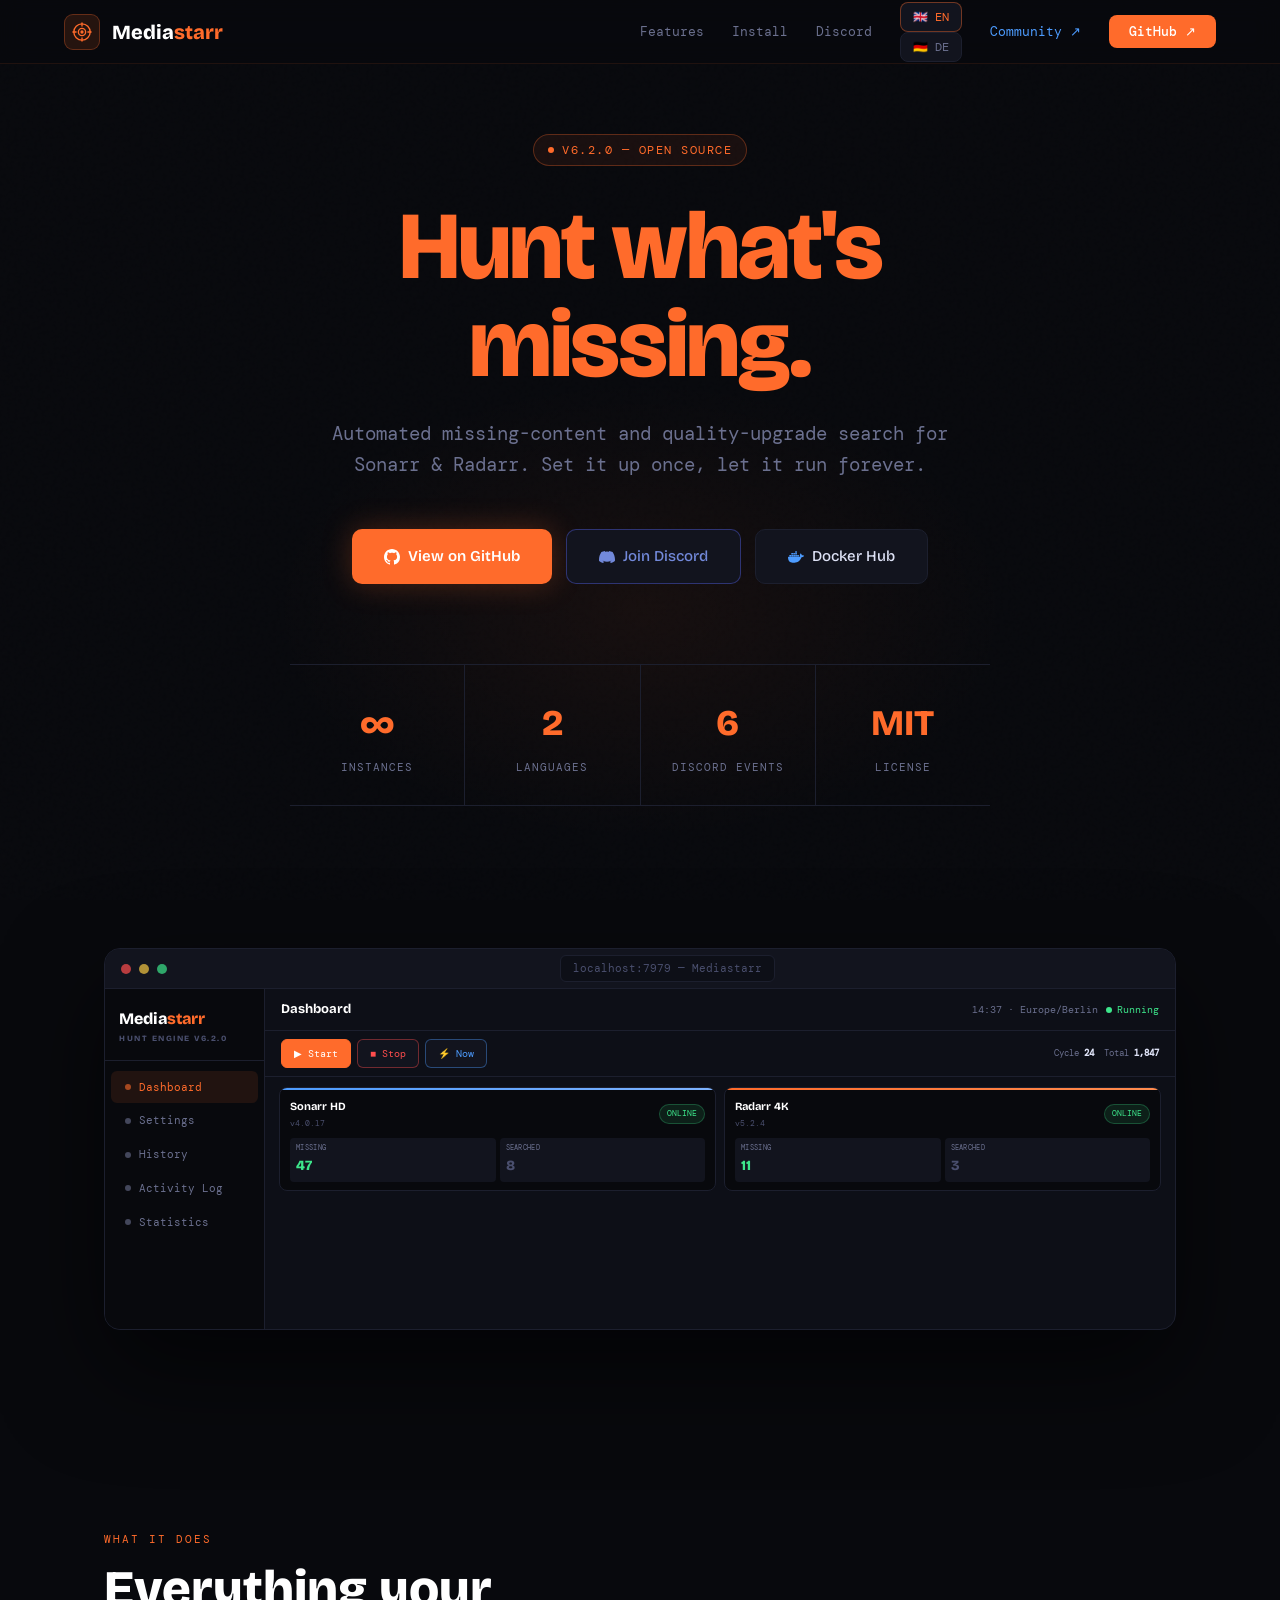
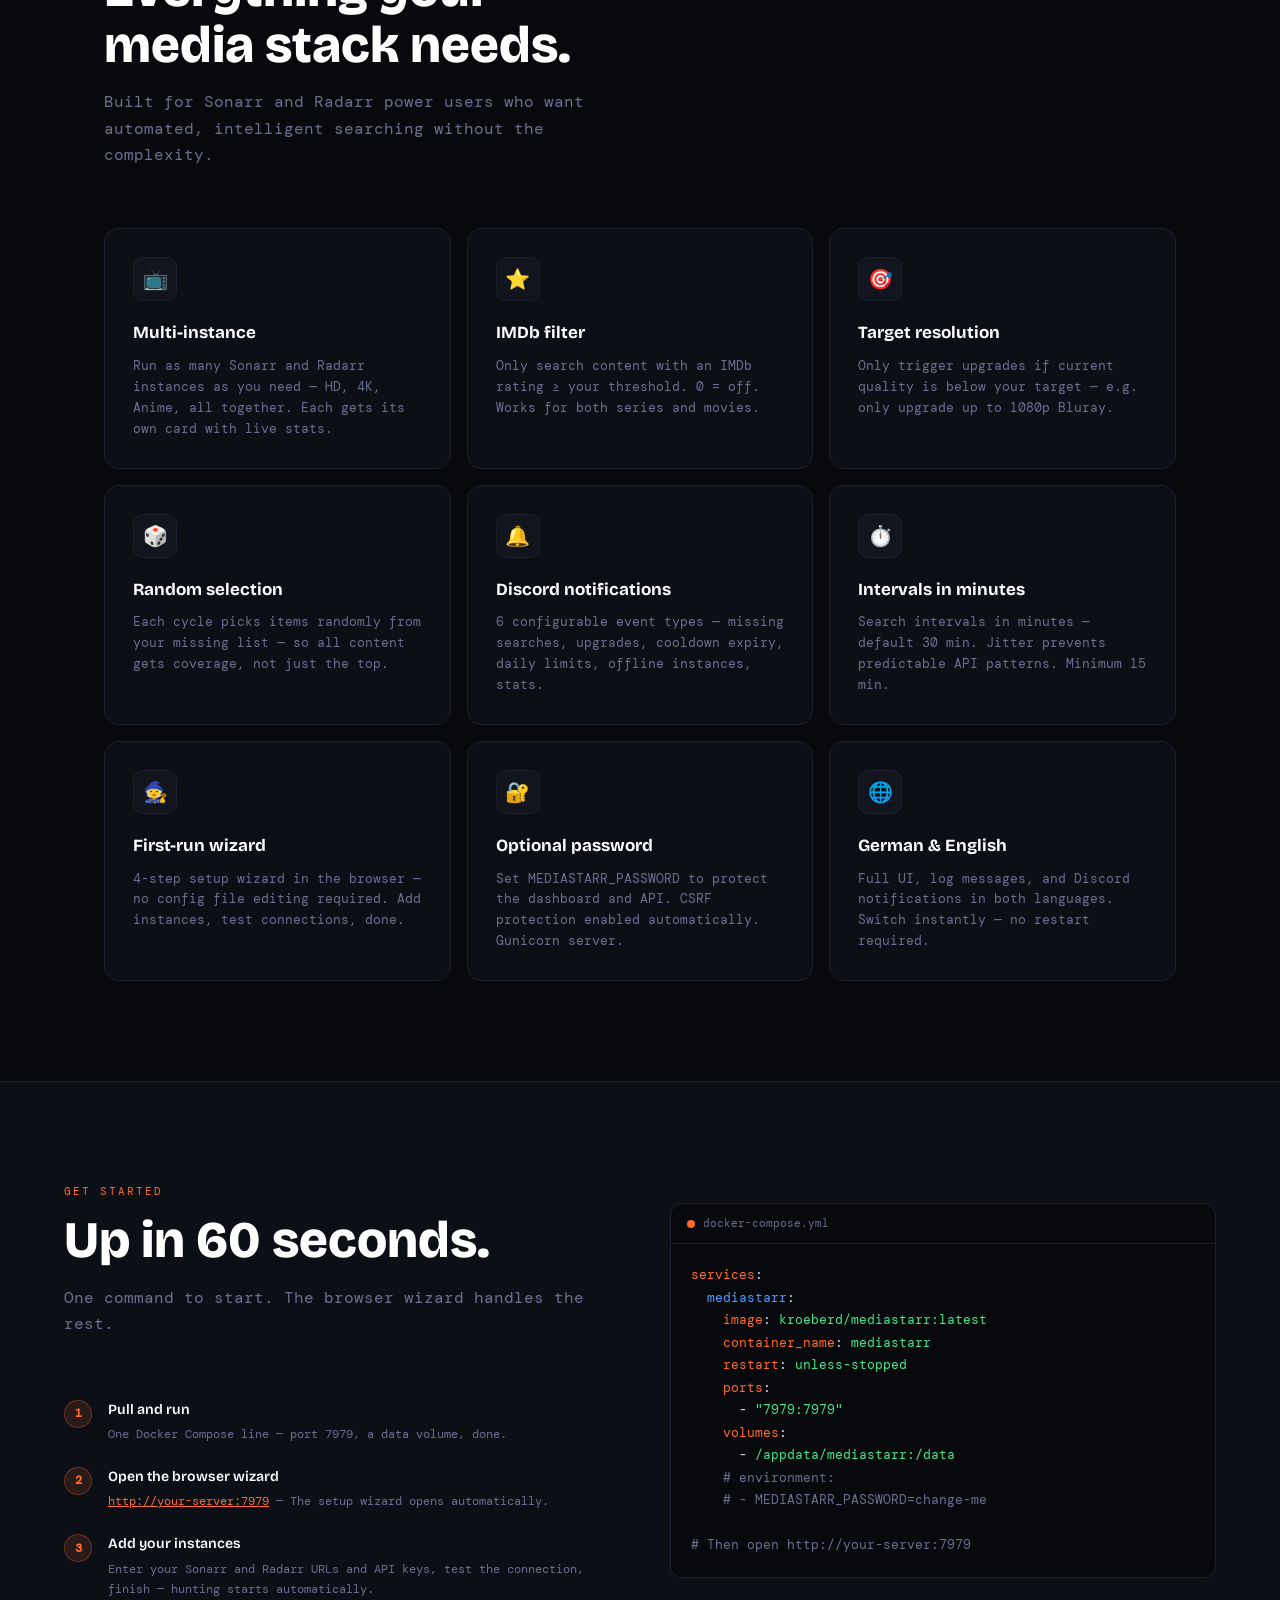
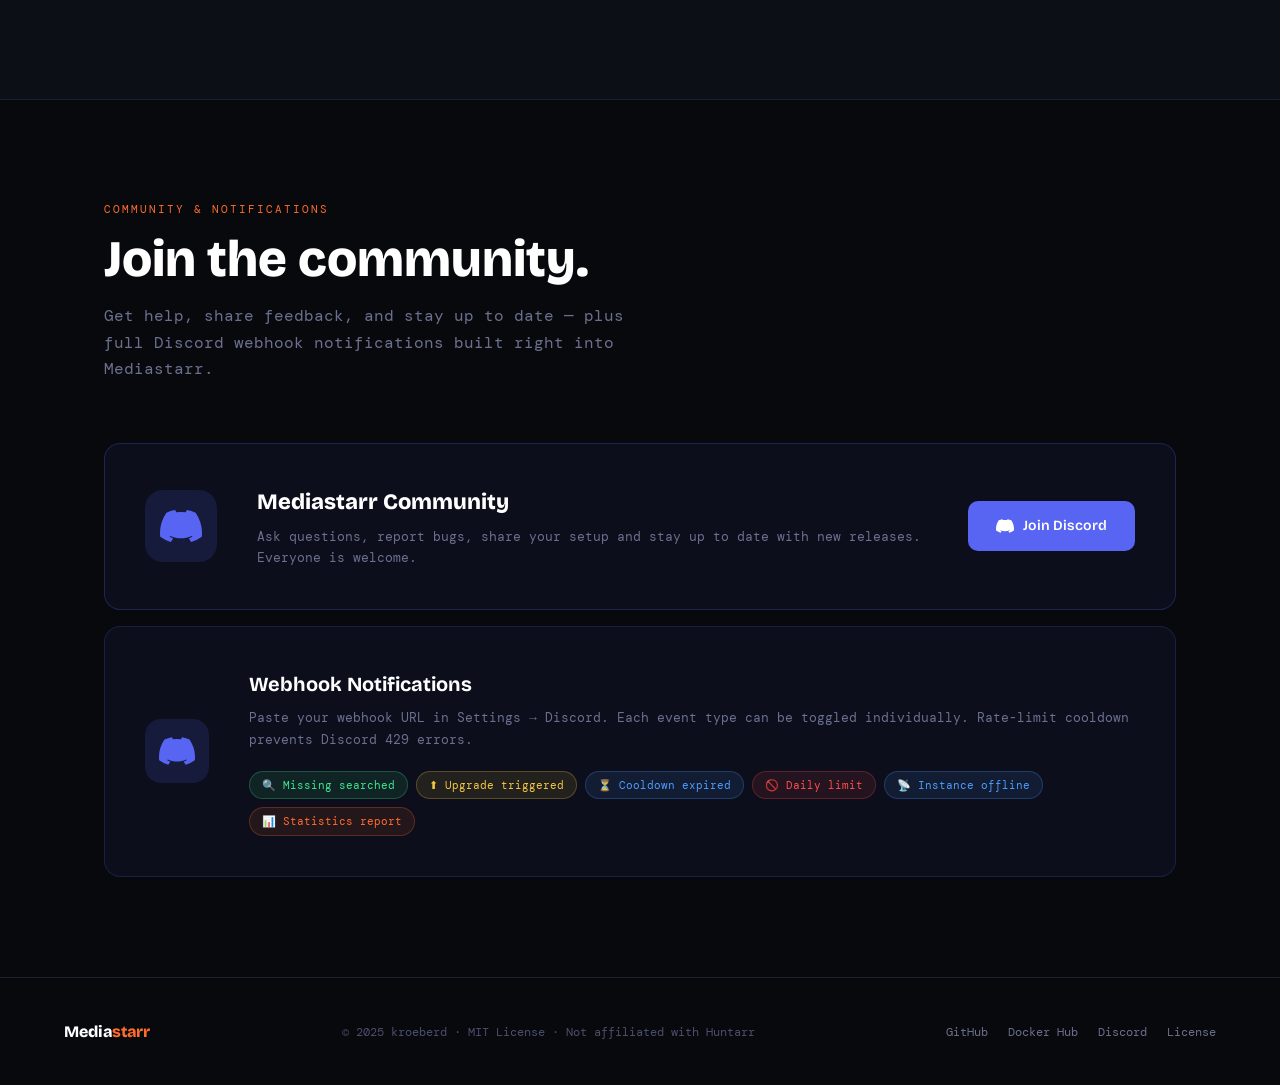
==== commit 38048b1c: "Update <span data-lang> Bugfix" ====
--- a/index.html
+++ b/index.html
@@ -30,9 +30,9 @@
 .lang-btn:hover,.lang-btn.active{border-color:rgba(255,107,43,.4);color:var(--acc)}
 
 /* HERO */
-.hero{min-height:100vh;display:flex;flex-direction:column;align-items:center;justify-content:center;text-align:center;padding:120px 5vw 80px;position:relative;z-index:1}
-.hero::after{content:'';position:absolute;top:20%;left:50%;transform:translateX(-50%);width:700px;height:400px;background:radial-gradient(ellipse,rgba(255,107,43,.08) 0%,transparent 70%);pointer-events:none;z-index:0}
-.hero-badge{display:inline-flex;align-items:center;gap:8px;padding:5px 14px;border:1px solid rgba(255,107,43,.3);border-radius:100px;background:rgba(255,107,43,.07);color:var(--acc);font-size:12px;letter-spacing:1.5px;text-transform:uppercase;margin-bottom:32px;animation:fadeUp .6s ease both;position:relative;z-index:2}
+.hero{min-height:100vh;display:flex;flex-direction:column;align-items:center;justify-content:center;text-align:center;padding:120px 5vw 80px;position:relative}
+.hero::after{content:'';position:absolute;top:40%;left:50%;transform:translateX(-50%);width:800px;height:500px;background:radial-gradient(ellipse,rgba(255,107,43,.06) 0%,transparent 65%);pointer-events:none;z-index:-1}
+.hero-badge{display:inline-flex;align-items:center;gap:8px;padding:5px 14px;border:1px solid rgba(255,107,43,.3);border-radius:100px;background:rgba(255,107,43,.07);color:var(--acc);font-size:12px;letter-spacing:1.5px;text-transform:uppercase;margin-bottom:32px;animation:fadeUp .6s ease both}
 .hero-badge span{width:6px;height:6px;border-radius:50%;background:var(--acc);animation:blink 2s infinite}
 @keyframes blink{0%,100%{opacity:1}50%{opacity:.3}}
 .hero-title{font-family:var(--disp);font-size:clamp(52px,8vw,96px);font-weight:800;line-height:1.02;letter-spacing:-2px;color:#fff;margin-bottom:24px;animation:fadeUp .7s .1s ease both}
@@ -195,10 +195,7 @@
 
 <!-- HERO -->
 <div class="hero">
-  <div class="hero-badge"><span></span>
-    <span data-lang="en" class="show">v6.2.0 — Open Source</span>
-    <span data-lang="de">v6.2.0 — Open Source</span>
-  </div>
+  <div class="hero-badge"><span></span>v6.2.0 — Open Source</div>
   <h1 class="hero-title">
     <span data-lang="en" class="show">Hunt what's<br><span style="color:var(--acc)">missing.</span></span>
     <span data-lang="de">Such was<br><span style="color:var(--acc)">fehlt.</span></span>
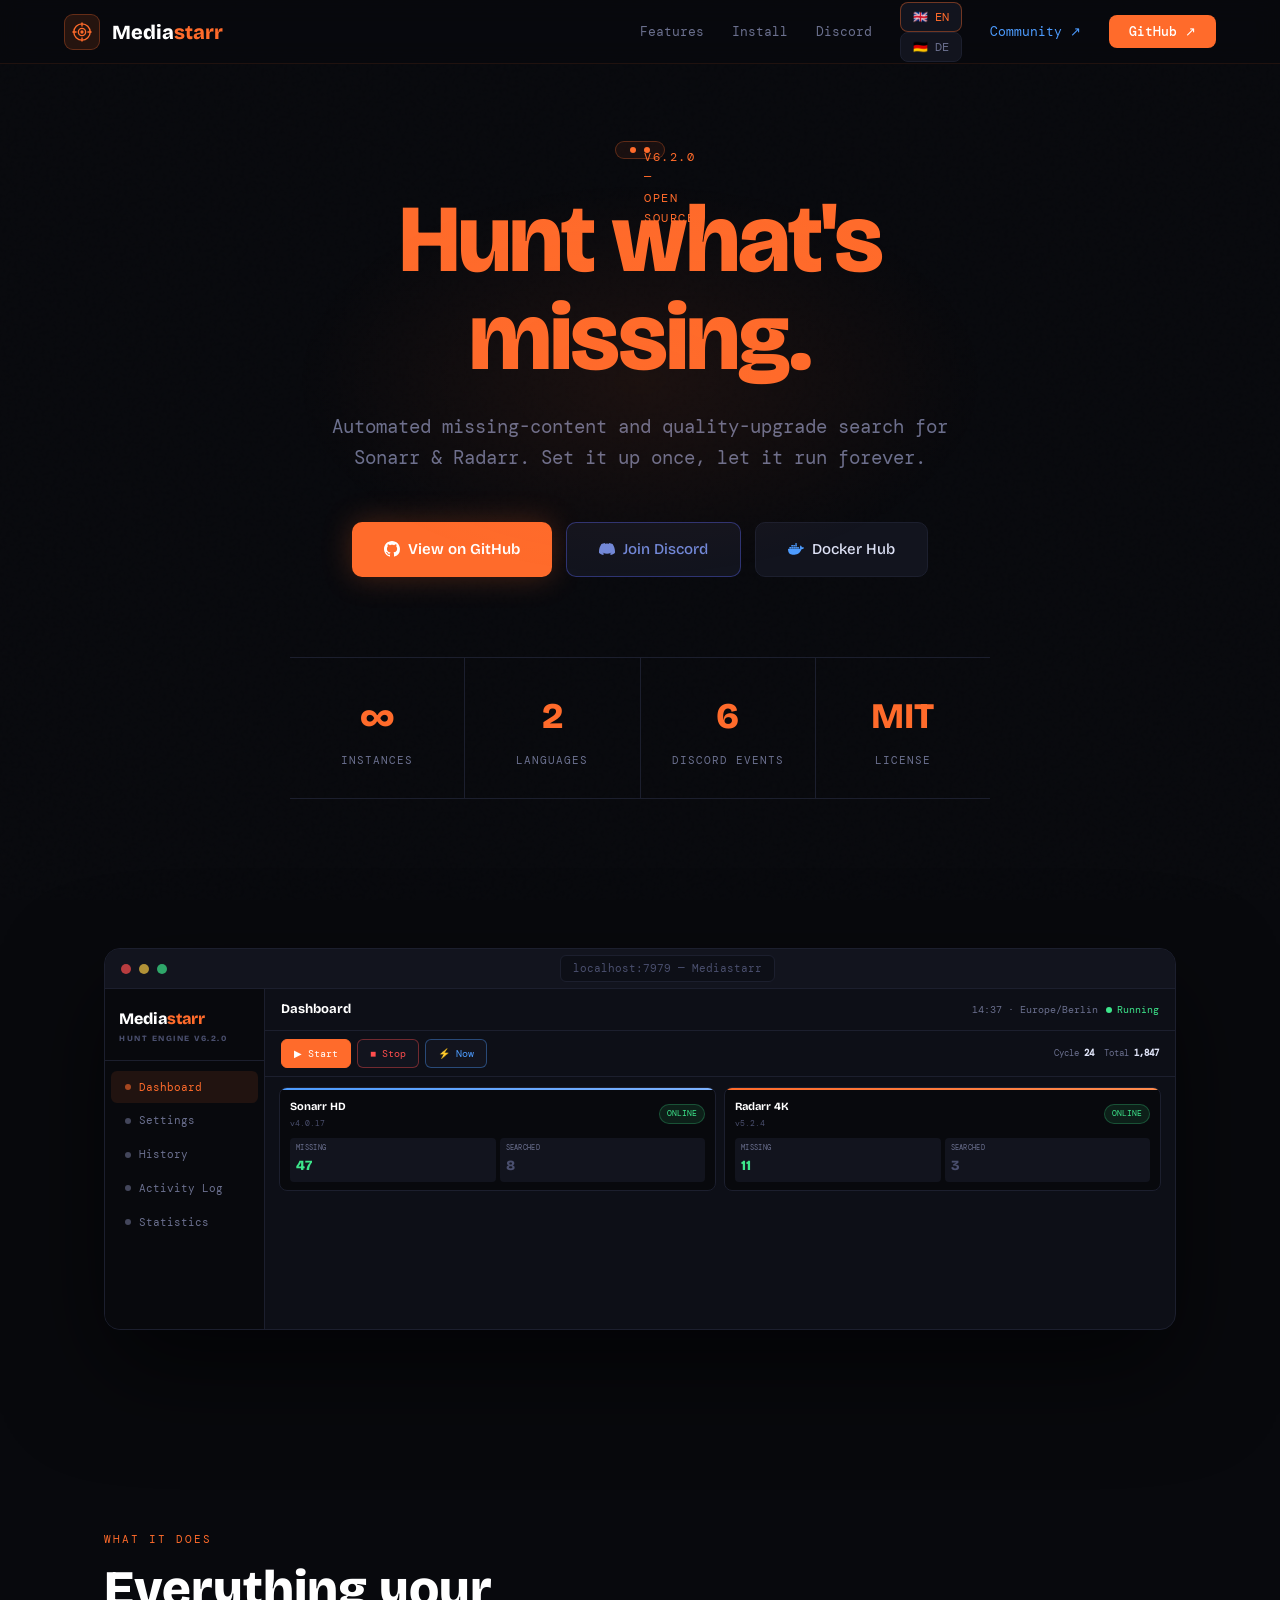
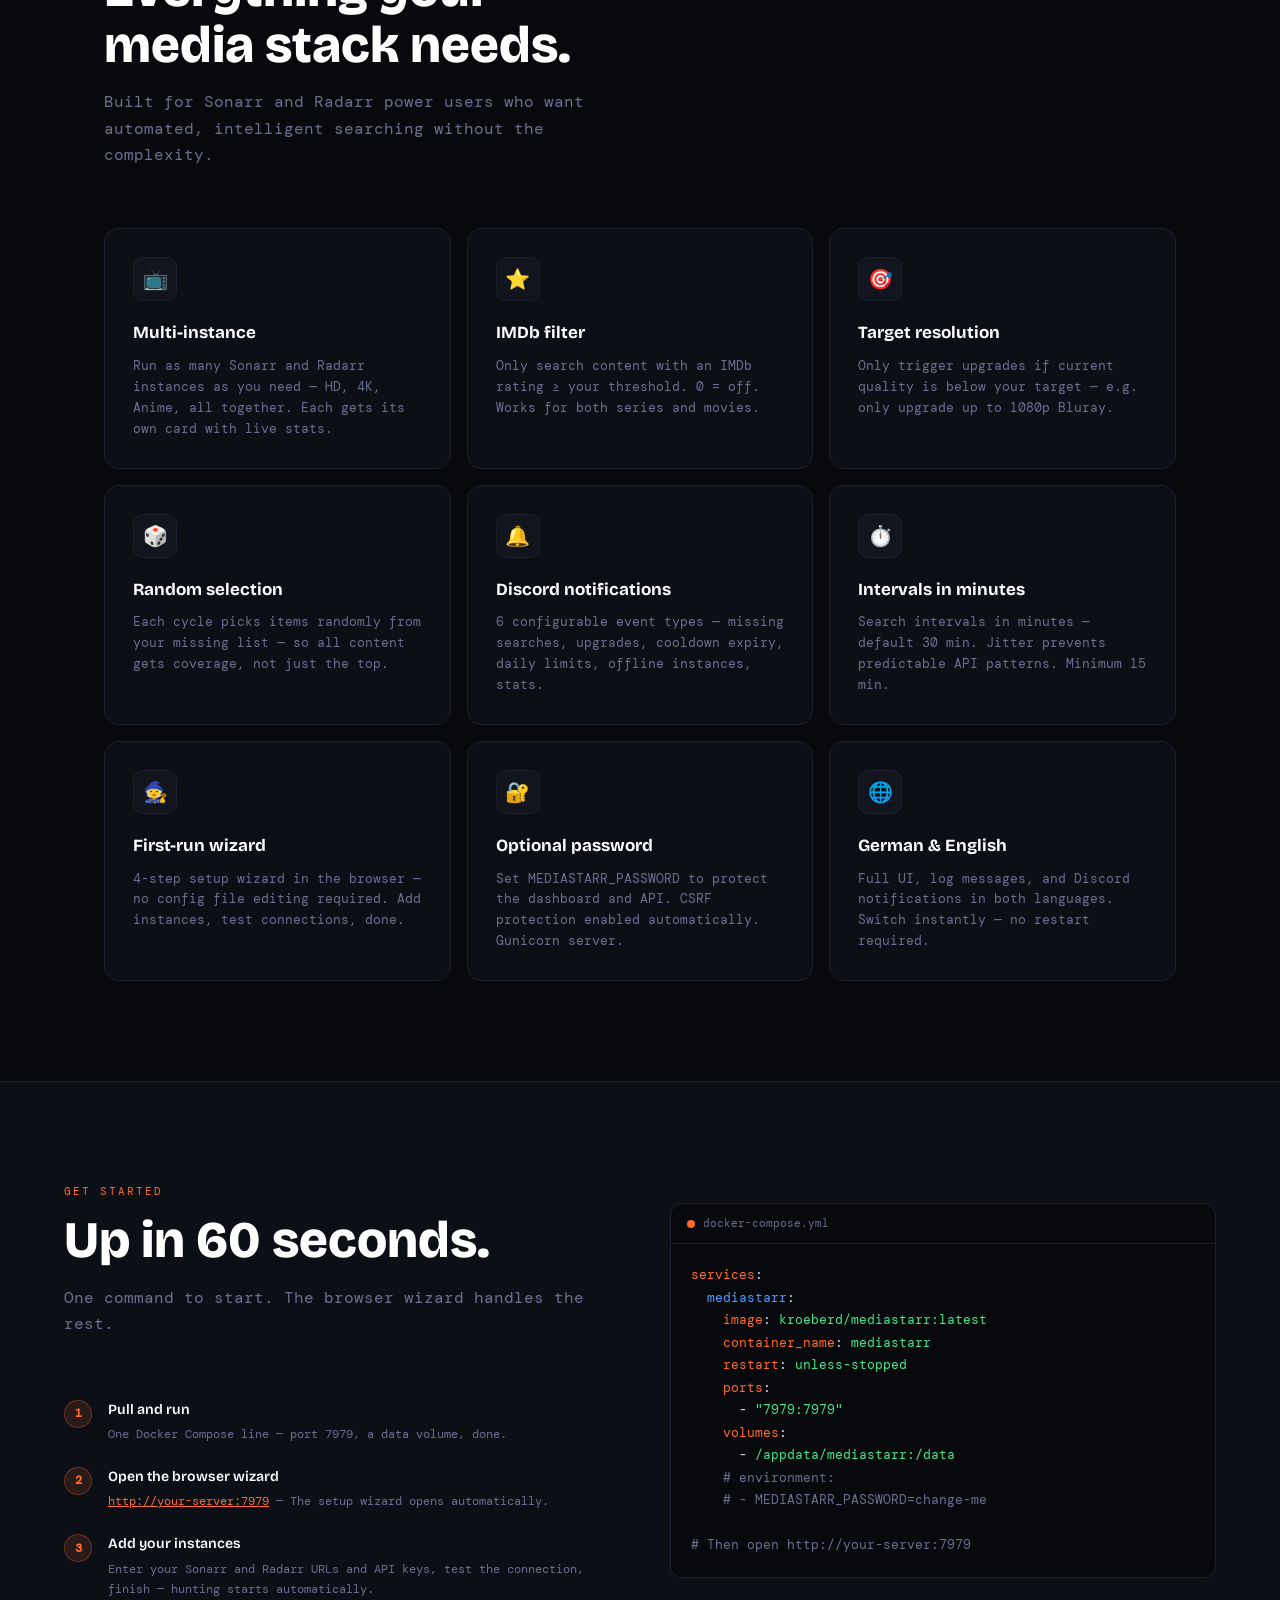
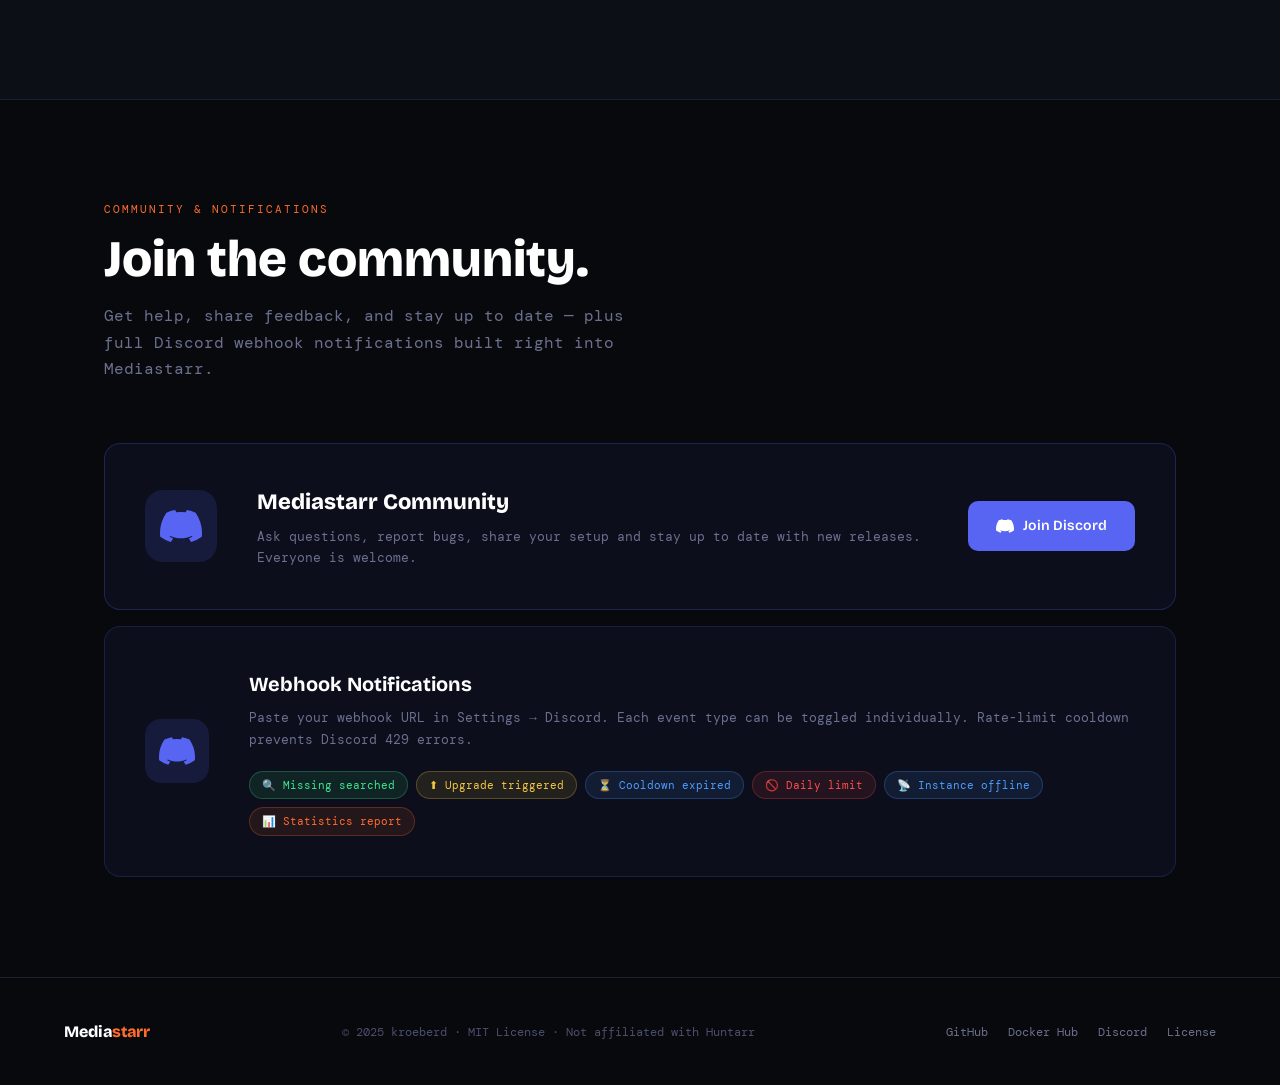
==== commit ee00e99e: "fix: index.html" ====
--- a/index.html
+++ b/index.html
@@ -30,9 +30,9 @@
 .lang-btn:hover,.lang-btn.active{border-color:rgba(255,107,43,.4);color:var(--acc)}
 
 /* HERO */
-.hero{min-height:100vh;display:flex;flex-direction:column;align-items:center;justify-content:center;text-align:center;padding:120px 5vw 80px;position:relative}
-.hero::after{content:'';position:absolute;top:40%;left:50%;transform:translateX(-50%);width:800px;height:500px;background:radial-gradient(ellipse,rgba(255,107,43,.06) 0%,transparent 65%);pointer-events:none;z-index:-1}
-.hero-badge{display:inline-flex;align-items:center;gap:8px;padding:5px 14px;border:1px solid rgba(255,107,43,.3);border-radius:100px;background:rgba(255,107,43,.07);color:var(--acc);font-size:12px;letter-spacing:1.5px;text-transform:uppercase;margin-bottom:32px;animation:fadeUp .6s ease both}
+.hero{min-height:100vh;display:flex;flex-direction:column;align-items:center;justify-content:center;text-align:center;padding:120px 5vw 80px;position:relative;z-index:1}
+.hero::after{content:'';position:absolute;top:20%;left:50%;transform:translateX(-50%);width:700px;height:400px;background:radial-gradient(ellipse,rgba(255,107,43,.08) 0%,transparent 70%);pointer-events:none;z-index:0}
+.hero-badge{display:inline-flex;align-items:center;gap:8px;padding:5px 14px;border:1px solid rgba(255,107,43,.3);border-radius:100px;background:rgba(255,107,43,.07);color:var(--acc);font-size:12px;letter-spacing:1.5px;text-transform:uppercase;margin-bottom:32px;animation:fadeUp .6s ease both;position:relative;z-index:2}
 .hero-badge span{width:6px;height:6px;border-radius:50%;background:var(--acc);animation:blink 2s infinite}
 @keyframes blink{0%,100%{opacity:1}50%{opacity:.3}}
 .hero-title{font-family:var(--disp);font-size:clamp(52px,8vw,96px);font-weight:800;line-height:1.02;letter-spacing:-2px;color:#fff;margin-bottom:24px;animation:fadeUp .7s .1s ease both}
@@ -195,7 +195,10 @@
 
 <!-- HERO -->
 <div class="hero">
-  <div class="hero-badge"><span></span>v6.2.0 — Open Source</div>
+  <div class="hero-badge"><span></span>
+    <span data-lang="en" class="show">v6.2.0 — Open Source</span>
+    <span data-lang="de">v6.2.0 — Open Source</span>
+  </div>
   <h1 class="hero-title">
     <span data-lang="en" class="show">Hunt what's<br><span style="color:var(--acc)">missing.</span></span>
     <span data-lang="de">Such was<br><span style="color:var(--acc)">fehlt.</span></span>
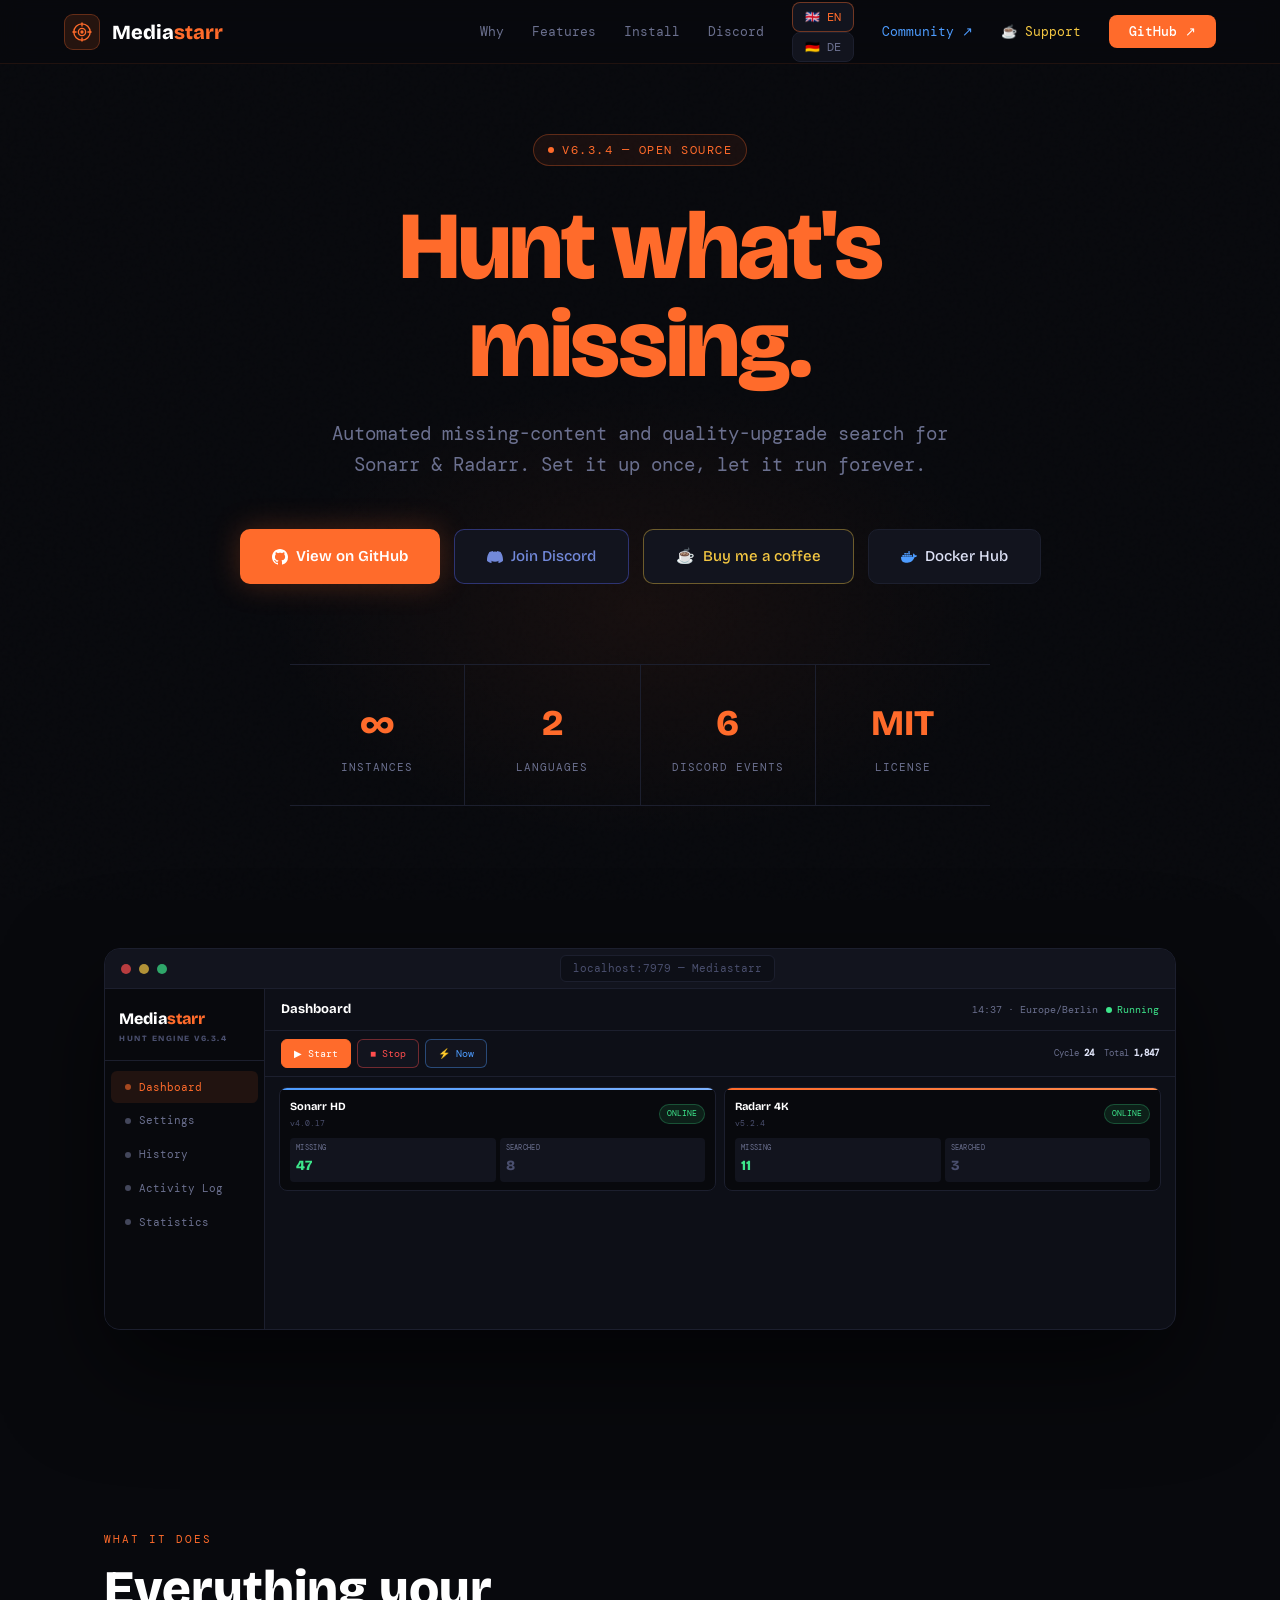
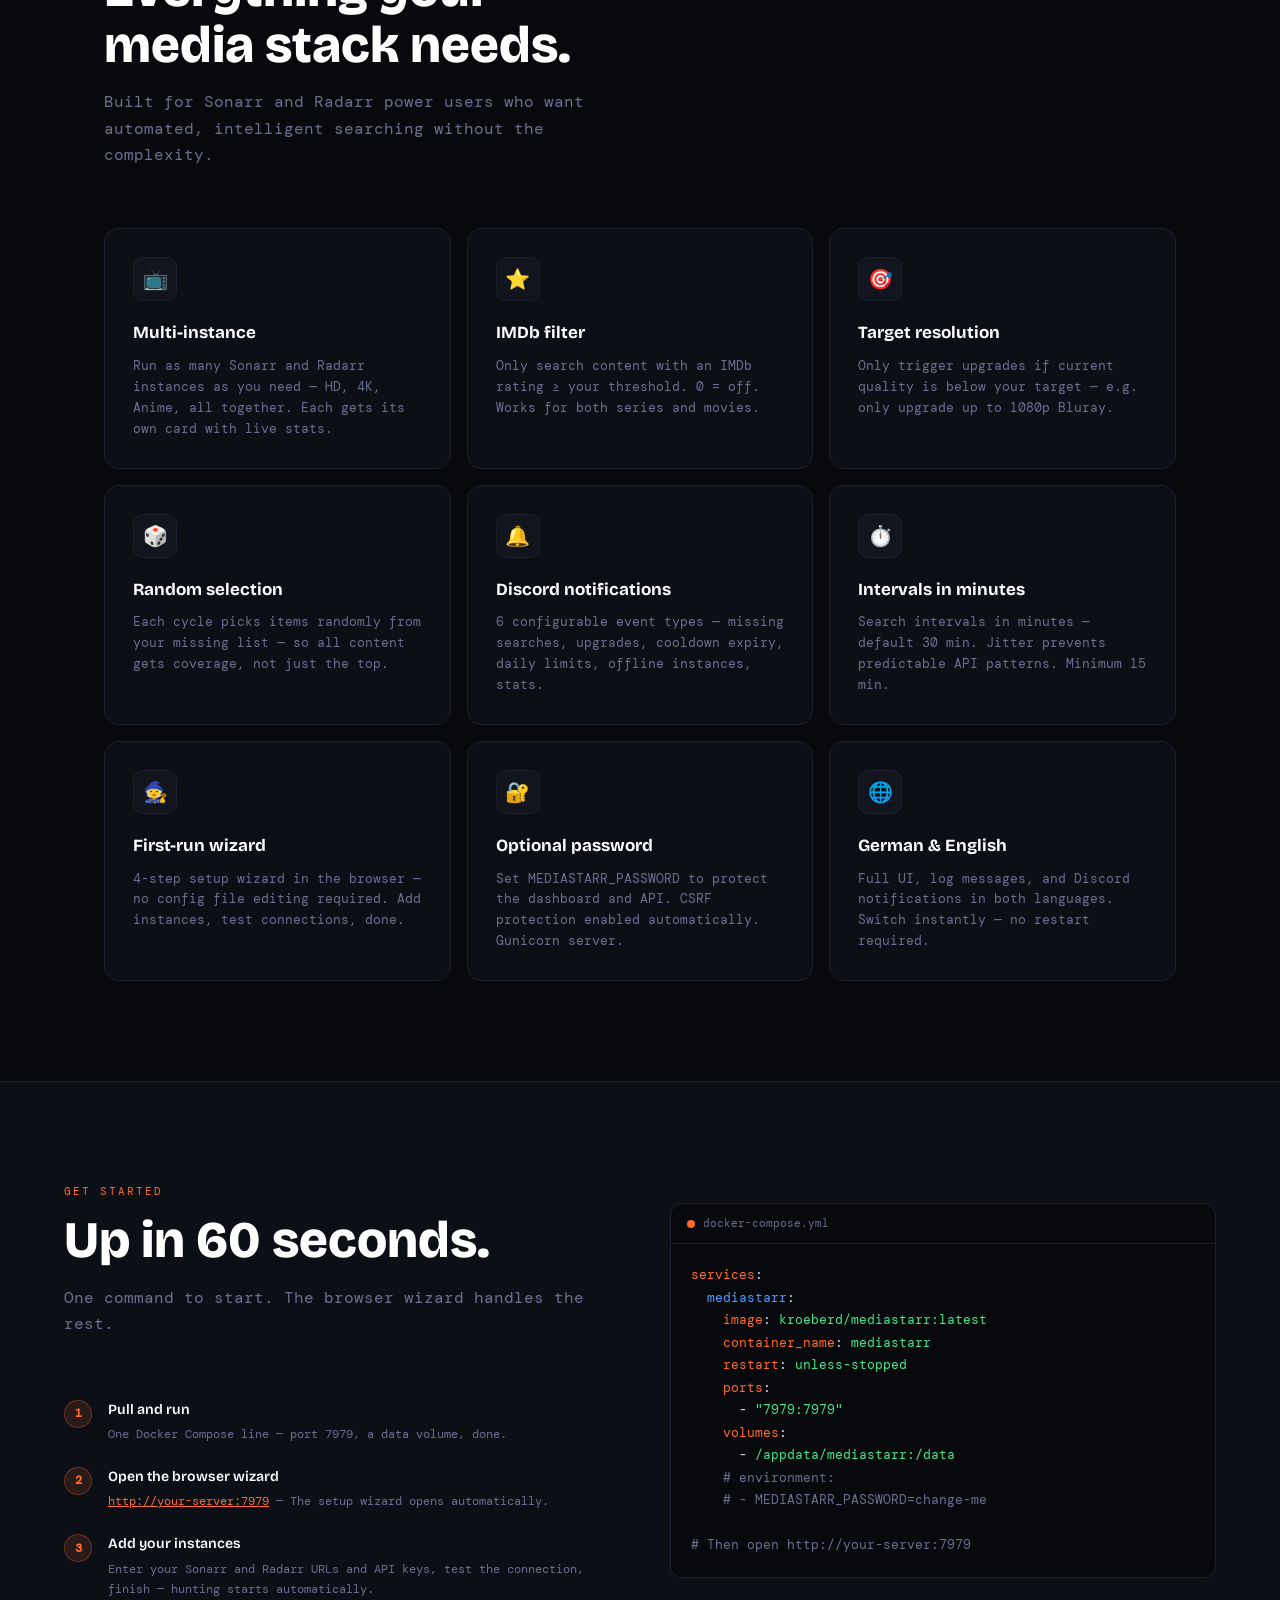
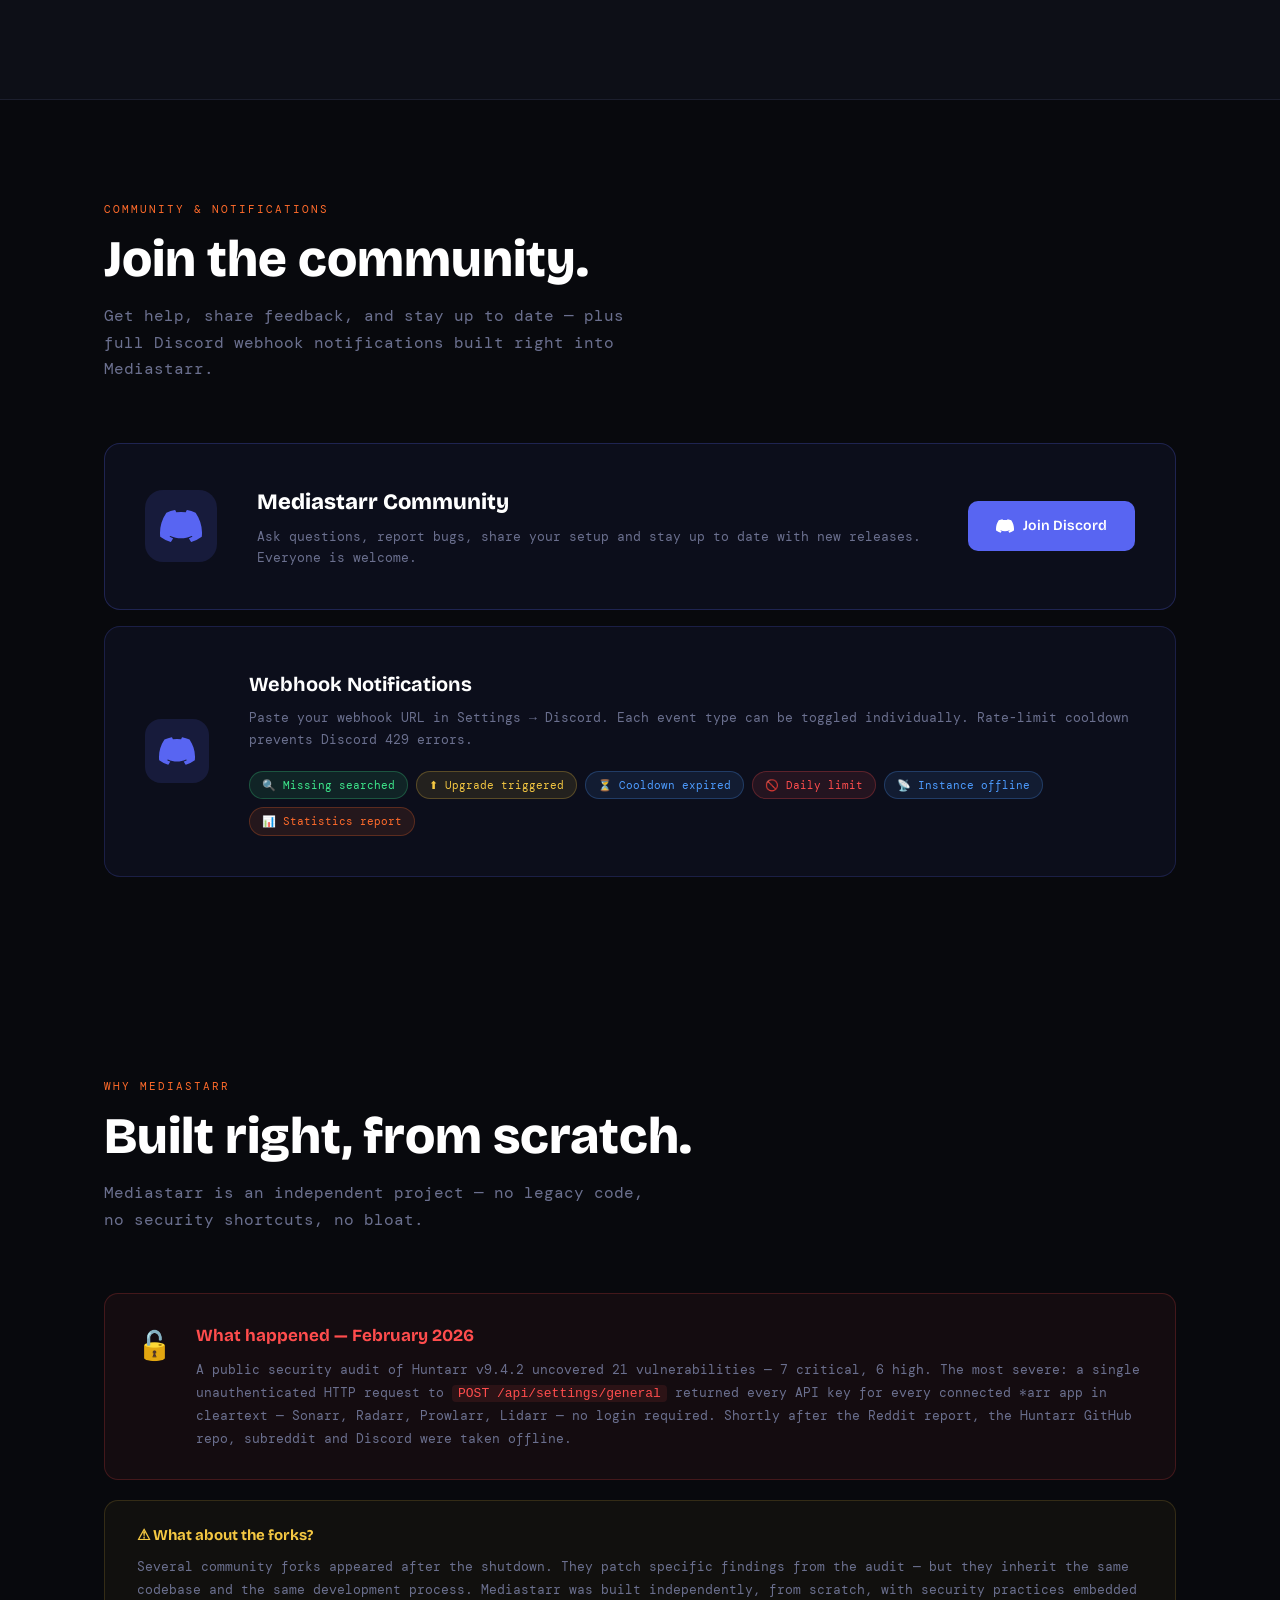
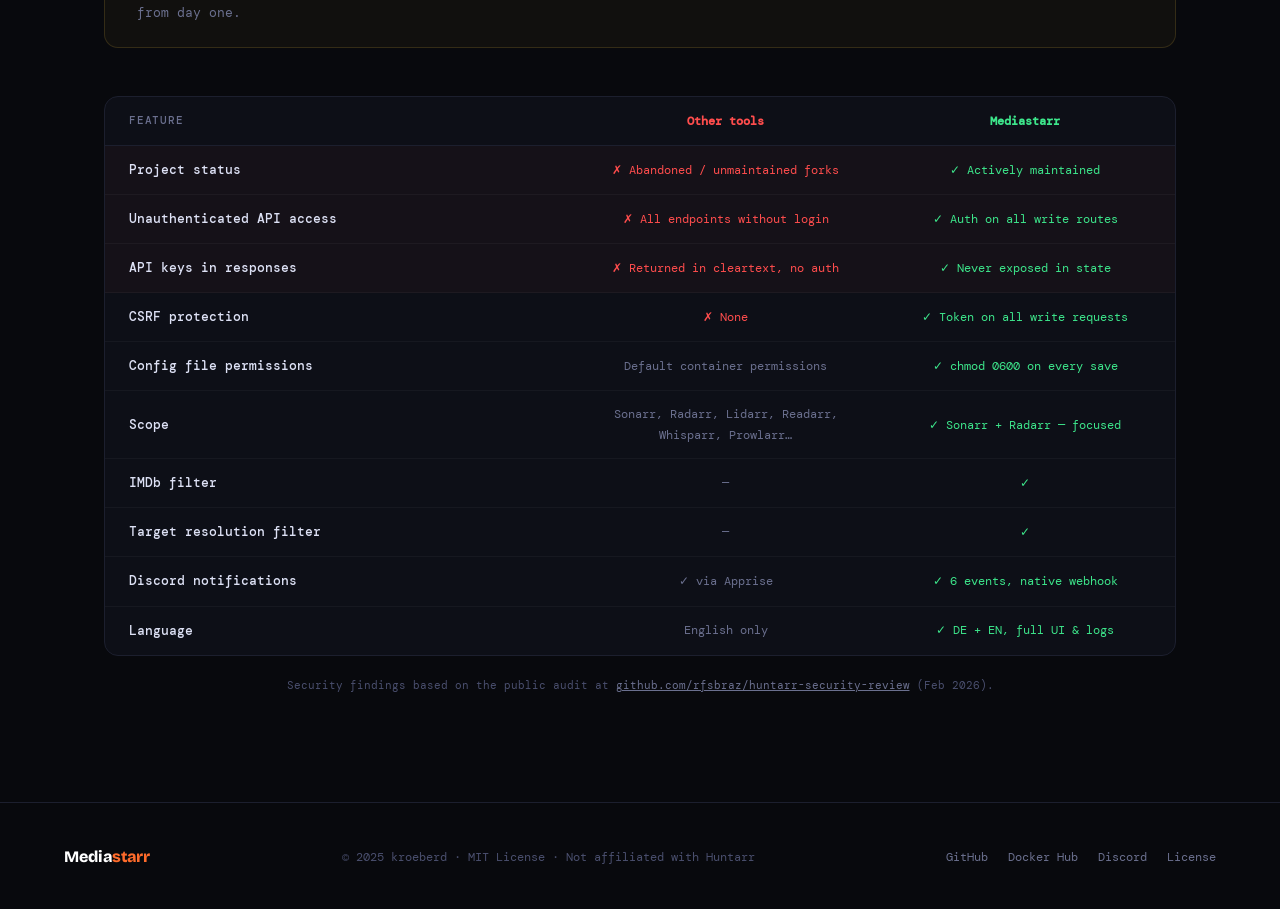
==== commit c6b137ba: "fix: v6.3.4 — mobile sidebar close bug, log timestamp HH:MM" ====
--- a/index.html
+++ b/index.html
@@ -30,9 +30,9 @@
 .lang-btn:hover,.lang-btn.active{border-color:rgba(255,107,43,.4);color:var(--acc)}
 
 /* HERO */
-.hero{min-height:100vh;display:flex;flex-direction:column;align-items:center;justify-content:center;text-align:center;padding:120px 5vw 80px;position:relative;z-index:1}
-.hero::after{content:'';position:absolute;top:20%;left:50%;transform:translateX(-50%);width:700px;height:400px;background:radial-gradient(ellipse,rgba(255,107,43,.08) 0%,transparent 70%);pointer-events:none;z-index:0}
-.hero-badge{display:inline-flex;align-items:center;gap:8px;padding:5px 14px;border:1px solid rgba(255,107,43,.3);border-radius:100px;background:rgba(255,107,43,.07);color:var(--acc);font-size:12px;letter-spacing:1.5px;text-transform:uppercase;margin-bottom:32px;animation:fadeUp .6s ease both;position:relative;z-index:2}
+.hero{min-height:100vh;display:flex;flex-direction:column;align-items:center;justify-content:center;text-align:center;padding:120px 5vw 80px;position:relative}
+.hero::after{content:'';position:absolute;top:40%;left:50%;transform:translateX(-50%);width:800px;height:500px;background:radial-gradient(ellipse,rgba(255,107,43,.06) 0%,transparent 65%);pointer-events:none;z-index:-1}
+.hero-badge{display:inline-flex;align-items:center;gap:8px;padding:5px 14px;border:1px solid rgba(255,107,43,.3);border-radius:100px;background:rgba(255,107,43,.07);color:var(--acc);font-size:12px;letter-spacing:1.5px;text-transform:uppercase;margin-bottom:32px;animation:fadeUp .6s ease both}
 .hero-badge span{width:6px;height:6px;border-radius:50%;background:var(--acc);animation:blink 2s infinite}
 @keyframes blink{0%,100%{opacity:1}50%{opacity:.3}}
 .hero-title{font-family:var(--disp);font-size:clamp(52px,8vw,96px);font-weight:800;line-height:1.02;letter-spacing:-2px;color:#fff;margin-bottom:24px;animation:fadeUp .7s .1s ease both}
@@ -181,6 +181,7 @@
     <div class="nav-logo-text">Media<span>starr</span></div>
   </a>
   <ul class="nav-links">
+    <li><a href="#why" data-de="Warum" data-en="Why">Why</a></li>
     <li><a href="#features" data-de="Features" data-en="Features">Features</a></li>
     <li><a href="#install" data-de="Installation" data-en="Install">Install</a></li>
     <li><a href="#discord">Discord</a></li>
@@ -189,16 +190,14 @@
       <button class="lang-btn" id="btn-de" onclick="setLang('de')">🇩🇪 DE</button>
     </li>
     <li><a href="https://discord.gg/8Vb9cj4ksv" target="_blank" style="color:var(--blue)">Community ↗</a></li>
+    <li><a href="https://buymeacoffee.com/kroeberd" target="_blank" rel="noopener noreferrer" style="display:inline-flex;align-items:center;gap:5px;color:#f5c842">☕ Support</a></li>
     <li><a href="https://github.com/kroeberd/mediastarr" target="_blank" class="nav-cta">GitHub ↗</a></li>
   </ul>
 </nav>
 
 <!-- HERO -->
 <div class="hero">
-  <div class="hero-badge"><span></span>
-    <span data-lang="en" class="show">v6.2.0 — Open Source</span>
-    <span data-lang="de">v6.2.0 — Open Source</span>
-  </div>
+  <div class="hero-badge"><span></span>v6.3.4 — Open Source</div>
   <h1 class="hero-title">
     <span data-lang="en" class="show">Hunt what's<br><span style="color:var(--acc)">missing.</span></span>
     <span data-lang="de">Such was<br><span style="color:var(--acc)">fehlt.</span></span>
@@ -216,6 +215,9 @@
       <svg width="16" height="16" viewBox="0 0 24 24" fill="currentColor"><path d="M20.317 4.37a19.791 19.791 0 0 0-4.885-1.515.074.074 0 0 0-.079.037c-.21.375-.444.864-.608 1.25a18.27 18.27 0 0 0-5.487 0 12.64 12.64 0 0 0-.617-1.25.077.077 0 0 0-.079-.037A19.736 19.736 0 0 0 3.677 4.37a.07.07 0 0 0-.032.027C.533 9.046-.32 13.58.099 18.057c.002.022.015.043.033.056a19.9 19.9 0 0 0 5.993 3.03.078.078 0 0 0 .084-.028c.462-.63.874-1.295 1.226-1.994a.076.076 0 0 0-.041-.106 13.107 13.107 0 0 1-1.872-.892.077.077 0 0 1-.008-.128 10.2 10.2 0 0 0 .372-.292.074.074 0 0 1 .077-.01c3.928 1.793 8.18 1.793 12.062 0a.074.074 0 0 1 .078.01c.12.098.246.198.373.292a.077.077 0 0 1-.006.127 12.299 12.299 0 0 1-1.873.892.077.077 0 0 0-.041.107c.36.698.772 1.362 1.225 1.993a.076.076 0 0 0 .084.028 19.839 19.839 0 0 0 6.002-3.03.077.077 0 0 0 .032-.054c.5-5.177-.838-9.674-3.549-13.66a.061.061 0 0 0-.031-.03z"/></svg>
       Join Discord
     </a>
+    <a href="https://buymeacoffee.com/kroeberd" target="_blank" rel="noopener noreferrer" class="btn-secondary" style="border-color:rgba(245,200,66,.4);color:#f5c842">
+      ☕ <span data-lang="en" class="show">Buy me a coffee</span><span data-lang="de">Support</span>
+    </a>
     <a href="https://hub.docker.com/r/kroeberd/mediastarr" target="_blank" class="btn-secondary">
       <svg width="16" height="16" viewBox="0 0 24 24" fill="currentColor" style="color:var(--blue)"><path d="M13.983 11.078h2.119a.186.186 0 00.186-.185V9.006a.186.186 0 00-.186-.186h-2.119a.185.185 0 00-.185.185v1.888c0 .102.083.185.185.185m-2.954-5.43h2.118a.186.186 0 00.186-.186V3.574a.186.186 0 00-.186-.185h-2.118a.185.185 0 00-.185.185v1.888c0 .102.082.185.185.185m0 2.716h2.118a.187.187 0 00.186-.186V6.29a.186.186 0 00-.186-.185h-2.118a.185.185 0 00-.185.185v1.887c0 .102.082.186.185.186m-2.93 0h2.12a.186.186 0 00.184-.186V6.29a.185.185 0 00-.185-.185H8.1a.185.185 0 00-.185.185v1.887c0 .102.083.186.185.186m-2.964 0h2.119a.186.186 0 00.185-.186V6.29a.185.185 0 00-.185-.185H5.136a.186.186 0 00-.186.185v1.887c0 .102.084.186.186.186m5.893 2.715h2.118a.186.186 0 00.186-.185V9.006a.186.186 0 00-.186-.186h-2.118a.185.185 0 00-.185.185v1.888c0 .102.082.185.185.185m-2.93 0h2.12a.185.185 0 00.184-.185V9.006a.185.185 0 00-.184-.186h-2.12a.185.185 0 00-.184.185v1.888c0 .102.083.185.185.185m-2.964 0h2.119a.185.185 0 00.185-.185V9.006a.185.185 0 00-.184-.186h-2.12a.186.186 0 00-.186.186v1.887c0 .102.084.185.186.185m-2.92 0h2.12a.186.186 0 00.184-.185V9.006a.185.185 0 00-.184-.186h-2.12a.185.185 0 00-.185.186v1.887c0 .102.083.185.185.185M23.763 9.89c-.065-.051-.672-.51-1.954-.51-.338.001-.676.03-1.01.087-.248-1.7-1.653-2.53-1.716-2.566l-.344-.199-.226.327c-.284.438-.49.922-.612 1.43-.23.97-.09 1.882.403 2.661-.595.332-1.55.413-1.744.42H.751a.751.751 0 00-.75.748 11.376 11.376 0 00.692 4.062c.545 1.428 1.355 2.48 2.41 3.124 1.18.723 3.1 1.137 5.275 1.137.983.003 1.963-.086 2.93-.266a12.248 12.248 0 003.823-1.389c.98-.567 1.86-1.288 2.61-2.136 1.252-1.418 1.998-2.997 2.553-4.4h.221c1.372 0 2.215-.549 2.68-1.009.309-.293.55-.65.707-1.046l.098-.288z"/></svg>
       Docker Hub
@@ -239,7 +241,7 @@
     </div>
     <div class="preview-body">
       <div class="preview-sidebar">
-        <div class="ps-logo">Media<span>starr</span><div class="ps-ver">Hunt Engine v6.2.0</div></div>
+        <div class="ps-logo">Media<span>starr</span><div class="ps-ver">Hunt Engine v6.3.4</div></div>
         <div class="ps-item on"><div class="ps-dot"></div>Dashboard</div>
         <div class="ps-item"><div class="ps-dot"></div><span data-de="Einstellungen" data-en="Settings">Settings</span></div>
         <div class="ps-item"><div class="ps-dot"></div><span data-de="Verlauf" data-en="History">History</span></div>
@@ -405,6 +407,108 @@
   </div>
 </section>
 
+<!-- COMPARISON -->
+<section style="padding:100px 5vw;max-width:1200px;margin:0 auto" id="why">
+
+  <div class="section-label reveal" id="why-label">Why Mediastarr</div>
+  <h2 class="section-title reveal" id="why-title">Built right.<br>From scratch.</h2>
+  <p class="section-sub reveal" id="why-sub">In February 2026, the most popular *arr automation tool was shut down overnight after a public security audit exposed critical vulnerabilities. Mediastarr was built with security as a foundation — not an afterthought.</p>
+
+  <!-- Incident box -->
+  <div class="reveal" style="background:rgba(255,77,77,.05);border:1px solid rgba(255,77,77,.2);border-radius:14px;padding:28px 32px;margin-bottom:20px;display:flex;gap:24px;align-items:flex-start">
+    <div style="font-size:28px;flex-shrink:0">🔓</div>
+    <div>
+      <div style="font-family:var(--disp);font-size:17px;font-weight:700;color:#ff4d4d;margin-bottom:8px" id="inc-title">What happened — February 2026</div>
+      <div style="color:var(--mu2);font-size:13px;line-height:1.75" id="inc-body">
+        A public security audit of Huntarr v9.4.2 uncovered 21 vulnerabilities — 7 critical, 6 high.
+        The most severe: a single unauthenticated HTTP request to <code style="background:rgba(255,77,77,.1);padding:1px 6px;border-radius:4px;color:#ff4d4d">POST /api/settings/general</code> returned every API key for every connected *arr app in cleartext — Sonarr, Radarr, Prowlarr, Lidarr — with no login required.
+        Additional findings included full account takeover via unauthenticated 2FA enrollment and the ability to rewrite the entire configuration without any session.
+        Shortly after the report was posted to Reddit, the Huntarr GitHub repository, subreddit and Discord were taken offline. The project is no longer maintained.
+      </div>
+    </div>
+  </div>
+
+  <!-- Forks box -->
+  <div class="reveal" style="background:rgba(245,200,66,.04);border:1px solid rgba(245,200,66,.15);border-radius:14px;padding:22px 32px;margin-bottom:48px">
+    <div style="font-family:var(--disp);font-size:15px;font-weight:700;color:#f5c842;margin-bottom:8px" id="fork-title">⚠ What about the forks?</div>
+    <div style="color:var(--mu2);font-size:13px;line-height:1.75" id="fork-body">
+      Several community forks appeared after the shutdown. They fix specific findings from the audit — but they inherit the same codebase and the same development process.
+      As the original security researcher noted: <em style="color:var(--tx)">"Fixing 21 specific findings doesn\'t fix the process that created them. Without code review, without basic automated testing, without anyone who understands security fundamentals actually reviewing what ships — the next batch of features will introduce the next batch of vulnerabilities."</em>
+      Mediastarr was built independently, from scratch, before and after these events — with security practices embedded from day one.
+    </div>
+  </div>
+
+  <!-- Comparison table -->
+  <div class="reveal" style="background:var(--bg2);border:1px solid var(--brd);border-radius:14px;overflow:hidden;margin-bottom:20px">
+    <table style="width:100%;border-collapse:collapse;font-size:13px">
+      <thead>
+        <tr style="border-bottom:1px solid var(--brd)">
+          <th style="text-align:left;padding:14px 24px;color:var(--mu2);font-weight:500;font-size:11px;text-transform:uppercase;letter-spacing:.8px;width:44%" id="th-feature">Feature / Property</th>
+          <th style="text-align:center;padding:14px 20px;color:#ff4d4d;font-weight:700;font-size:12px;width:28%" id="th-other">Huntarr / Forks</th>
+          <th style="text-align:center;padding:14px 20px;color:var(--green);font-weight:700;font-size:12px;width:28%">Mediastarr</th>
+        </tr>
+      </thead>
+      <tbody id="cmp-tbody">
+        <tr style="border-bottom:1px solid rgba(255,255,255,.04);background:rgba(255,77,77,.03)">
+          <td style="padding:13px 24px;color:var(--tx);font-weight:500" id="r0-f">Project status</td>
+          <td style="text-align:center;padding:13px 20px;color:#ff4d4d;font-size:12px" id="r0-o">✗ Abandoned / unmaintained forks</td>
+          <td style="text-align:center;padding:13px 20px;color:var(--green);font-size:12px" id="r0-m">✓ Actively maintained</td>
+        </tr>
+        <tr style="border-bottom:1px solid rgba(255,255,255,.04);background:rgba(255,77,77,.03)">
+          <td style="padding:13px 24px;color:var(--tx);font-weight:500" id="r1-f">Unauthenticated API access</td>
+          <td style="text-align:center;padding:13px 20px;color:#ff4d4d;font-size:12px" id="r1-o">✗ All endpoints accessible without login</td>
+          <td style="text-align:center;padding:13px 20px;color:var(--green);font-size:12px" id="r1-m">✓ Auth on all write routes</td>
+        </tr>
+        <tr style="border-bottom:1px solid rgba(255,255,255,.04);background:rgba(255,77,77,.03)">
+          <td style="padding:13px 24px;color:var(--tx);font-weight:500" id="r2-f">API keys in responses</td>
+          <td style="text-align:center;padding:13px 20px;color:#ff4d4d;font-size:12px" id="r2-o">✗ Returned in cleartext, unauthenticated</td>
+          <td style="text-align:center;padding:13px 20px;color:var(--green);font-size:12px" id="r2-m">✓ Never exposed in state</td>
+        </tr>
+        <tr style="border-bottom:1px solid rgba(255,255,255,.04)">
+          <td style="padding:13px 24px;color:var(--tx);font-weight:500" id="r3-f">CSRF protection</td>
+          <td style="text-align:center;padding:13px 20px;color:#ff4d4d;font-size:12px" id="r3-o">✗</td>
+          <td style="text-align:center;padding:13px 20px;color:var(--green);font-size:12px" id="r3-m">✓ Token on all write requests</td>
+        </tr>
+        <tr style="border-bottom:1px solid rgba(255,255,255,.04)">
+          <td style="padding:13px 24px;color:var(--tx);font-weight:500" id="r4-f">Config file permissions</td>
+          <td style="text-align:center;padding:13px 20px;color:var(--mu2);font-size:12px" id="r4-o">Default container permissions</td>
+          <td style="text-align:center;padding:13px 20px;color:var(--green);font-size:12px" id="r4-m">✓ chmod 0600 on every save</td>
+        </tr>
+        <tr style="border-bottom:1px solid rgba(255,255,255,.04)">
+          <td style="padding:13px 24px;color:var(--tx);font-weight:500" id="r5-f">Scope</td>
+          <td style="text-align:center;padding:13px 20px;color:var(--mu2);font-size:12px" id="r5-o">Sonarr, Radarr, Lidarr, Readarr, Whisparr, Prowlarr…</td>
+          <td style="text-align:center;padding:13px 20px;color:var(--green);font-size:12px" id="r5-m">✓ Sonarr + Radarr — focused</td>
+        </tr>
+        <tr style="border-bottom:1px solid rgba(255,255,255,.04)">
+          <td style="padding:13px 24px;color:var(--tx);font-weight:500" id="r6-f">IMDb filter</td>
+          <td style="text-align:center;padding:13px 20px;color:var(--mu2);font-size:12px" id="r6-o">—</td>
+          <td style="text-align:center;padding:13px 20px;color:var(--green);font-size:12px" id="r6-m">✓</td>
+        </tr>
+        <tr style="border-bottom:1px solid rgba(255,255,255,.04)">
+          <td style="padding:13px 24px;color:var(--tx);font-weight:500" id="r7-f">Target resolution filter</td>
+          <td style="text-align:center;padding:13px 20px;color:var(--mu2);font-size:12px" id="r7-o">—</td>
+          <td style="text-align:center;padding:13px 20px;color:var(--green);font-size:12px" id="r7-m">✓</td>
+        </tr>
+        <tr style="border-bottom:1px solid rgba(255,255,255,.04)">
+          <td style="padding:13px 24px;color:var(--tx);font-weight:500" id="r8-f">Discord notifications</td>
+          <td style="text-align:center;padding:13px 20px;color:var(--mu2);font-size:12px" id="r8-o">✓ via Apprise</td>
+          <td style="text-align:center;padding:13px 20px;color:var(--green);font-size:12px" id="r8-m">✓ 6 events, native webhook</td>
+        </tr>
+        <tr>
+          <td style="padding:13px 24px;color:var(--tx);font-weight:500" id="r9-f">Language</td>
+          <td style="text-align:center;padding:13px 20px;color:var(--mu2);font-size:12px" id="r9-o">English only</td>
+          <td style="text-align:center;padding:13px 20px;color:var(--green);font-size:12px" id="r9-m">✓ DE + EN, full UI & logs</td>
+        </tr>
+      </tbody>
+    </table>
+  </div>
+  <div class="reveal" style="text-align:center;font-size:11px;color:var(--mu);padding:0 0 8px" id="src-note">
+    Security findings based on the public audit at <a href="https://github.com/rfsbraz/huntarr-security-review" target="_blank" rel="noopener noreferrer" style="color:var(--mu2)">github.com/rfsbraz/huntarr-security-review</a> (Feb 2026).
+  </div>
+
+</section>
+
+
 <!-- FOOTER -->
 <footer>
   <a href="#" class="footer-logo">Media<span>starr</span></a>
@@ -439,6 +543,111 @@
   // Nav buttons
   document.getElementById('btn-en').classList.toggle('active', lang === 'en');
   document.getElementById('btn-de').classList.toggle('active', lang === 'de');
+  // ── Why / Comparison section ─────────────────────────────────────────────
+  const _why = {
+    'why-label':  {en:'Why Mediastarr', de:'Warum Mediastarr'},
+    'why-title':  {en:'Built right.<br>From scratch.', de:'Von Grund auf richtig.<br>Von Anfang an.'},
+    'why-sub':    {en:'In February 2026, the most popular *arr automation tool was shut down overnight after a public security audit exposed critical vulnerabilities. Mediastarr was built with security as a foundation — not an afterthought.',
+                   de:'Im Februar 2026 wurde das beliebteste *arr-Automatisierungstool über Nacht abgeschaltet, nachdem ein öffentliches Sicherheitsaudit kritische Schwachstellen aufdeckte. Mediastarr wurde mit Sicherheit als Fundament gebaut.'},
+    'inc-title':  {en:'What happened — February 2026', de:'Was passierte — Februar 2026'},
+    'inc-body':   {en:'A public security audit of Huntarr v9.4.2 uncovered 21 vulnerabilities — 7 critical, 6 high. The most severe: a single unauthenticated HTTP request to <code style="background:rgba(255,77,77,.1);padding:1px 6px;border-radius:4px;color:#ff4d4d">POST /api/settings/general</code> returned every API key for every connected *arr app in cleartext — Sonarr, Radarr, Prowlarr, Lidarr — no login required. Shortly after the Reddit report, the Huntarr GitHub repo, subreddit and Discord were taken offline.',
+                   de:'Ein Sicherheitsaudit von Huntarr v9.4.2 deckte 21 Schwachstellen auf — 7 kritisch, 6 hoch. Ein einzelner unauthentifizierter Request an <code style="background:rgba(255,77,77,.1);padding:1px 6px;border-radius:4px;color:#ff4d4d">POST /api/settings/general</code> gab jeden API-Key aller verbundenen *arr-Apps im Klartext zurück — ohne Login. Kurz nach dem Reddit-Bericht wurden GitHub-Repo, Subreddit und Discord gelöscht.'},
+    'fork-title': {en:'⚠ What about the forks?', de:'⚠ Was ist mit den Forks?'},
+    'fork-body':  {en:'Several community forks appeared after the shutdown. They patch specific findings from the audit — but they inherit the same codebase and the same development process. Mediastarr was built independently, from scratch, with security practices embedded from day one.',
+                   de:'Nach der Abschaltung entstanden Community-Forks. Sie beheben einzelne Findings des Audits — erben aber dieselbe Codebasis. Mediastarr entstand unabhängig, von Grund auf neu, mit eingebetteten Sicherheitspraktiken von Anfang an.'},
+    'th-feature': {en:'Feature / Property',         de:'Feature / Eigenschaft'},
+    'th-other':   {en:'Huntarr / Forks',             de:'Huntarr / Forks'},
+    'r0-f':{en:'Project status',                     de:'Projektstatus'},
+    'r0-o':{en:'✗ Abandoned / unmaintained forks',   de:'✗ Aufgegeben / ungepflegte Forks'},
+    'r0-m':{en:'✓ Actively maintained',              de:'✓ Aktiv gepflegt'},
+    'r1-f':{en:'Unauthenticated API access',          de:'Unauthentifizierter API-Zugriff'},
+    'r1-o':{en:'✗ All endpoints without login',       de:'✗ Alle Endpunkte ohne Login erreichbar'},
+    'r1-m':{en:'✓ Auth on all write routes',          de:'✓ Auth auf allen Schreib-Routen'},
+    'r2-f':{en:'API keys in responses',               de:'API-Keys in Antworten'},
+    'r2-o':{en:'✗ Returned in cleartext, no auth',    de:'✗ Im Klartext, ohne Auth abrufbar'},
+    'r2-m':{en:'✓ Never exposed in state',            de:'✓ Nie im State enthalten'},
+    'r3-f':{en:'CSRF protection',                     de:'CSRF-Schutz'},
+    'r3-o':{en:'✗ None',                              de:'✗ Keiner'},
+    'r3-m':{en:'✓ Token on all write requests',       de:'✓ Token bei allen Schreibanfragen'},
+    'r4-f':{en:'Config file permissions',             de:'Konfigurationsdatei-Rechte'},
+    'r4-o':{en:'Default container permissions',       de:'Standard-Container-Rechte'},
+    'r4-m':{en:'✓ chmod 0600 on every save',          de:'✓ chmod 0600 bei jedem Speichern'},
+    'r5-f':{en:'Scope',                               de:'Scope'},
+    'r5-o':{en:'Sonarr, Radarr, Lidarr, Readarr, Whisparr, Prowlarr…', de:'Sonarr, Radarr, Lidarr, Readarr, Whisparr, Prowlarr…'},
+    'r5-m':{en:'✓ Sonarr + Radarr — focused',         de:'✓ Sonarr + Radarr — fokussiert'},
+    'r6-f':{en:'IMDb filter',                         de:'IMDb-Filter'},
+    'r6-o':{en:'—',                                   de:'—'},
+    'r6-m':{en:'✓',                                   de:'✓'},
+    'r7-f':{en:'Target resolution filter',            de:'Zielauflösungsfilter'},
+    'r7-o':{en:'—',                                   de:'—'},
+    'r7-m':{en:'✓',                                   de:'✓'},
+    'r8-f':{en:'Discord notifications',               de:'Discord-Benachrichtigungen'},
+    'r8-o':{en:'✓ via Apprise',                       de:'✓ via Apprise'},
+    'r8-m':{en:'✓ 6 events, native webhook',          de:'✓ 6 Events, nativer Webhook'},
+    'r9-f':{en:'Language',                            de:'Sprache'},
+    'r9-o':{en:'English only',                        de:'Nur Englisch'},
+    'r9-m':{en:'✓ DE + EN, full UI & logs',           de:'✓ DE + EN, vollständig'},
+    'src-note':{en:'Security findings based on the public audit at <a href="https://github.com/rfsbraz/huntarr-security-review" target="_blank" rel="noopener noreferrer" style="color:var(--mu2)">github.com/rfsbraz/huntarr-security-review</a> (Feb 2026).',
+                de:'Sicherheitsbefunde: <a href="https://github.com/rfsbraz/huntarr-security-review" target="_blank" rel="noopener noreferrer" style="color:var(--mu2)">github.com/rfsbraz/huntarr-security-review</a> (Feb. 2026).'},
+  };
+  Object.entries(_why).forEach(([id, t]) => {
+    const el = document.getElementById(id);
+    if (el) el.innerHTML = t[lang] !== undefined ? t[lang] : t.en;
+  });
+
+
+
+  // Comparison section
+  const cmp = {
+    'why-label':      {en:'Why Mediastarr',       de:'Warum Mediastarr'},
+    'why-title':      {en:'Built right, from scratch.', de:'Von Grund auf richtig gebaut.'},
+    'why-sub':        {en:'Mediastarr is an independent project — no legacy code, no security shortcuts, no bloat.',
+                       de:'Mediastarr ist ein eigenständiges Projekt — kein Legacy-Code, keine Sicherheitsabkürzungen, kein Overhead.'},
+    'other-title':    {en:'Other tools',           de:'Andere Tools'},
+    'other-1':        {en:'Original project abandoned after critical security vulnerabilities were disclosed publicly in early 2026 — repo deleted, Discord shut down',
+                       de:'Originalprojekt aufgegeben nachdem kritische Sicherheitslücken 2026 öffentlich wurden — Repo gelöscht, Discord geschlossen'},
+    'other-2':        {en:'API keys for Sonarr, Radarr and all *arr apps exposed to anyone on the network — no authentication required to read or overwrite config',
+                       de:'API-Keys für Sonarr, Radarr und alle *arr Apps für jeden im Netzwerk einsehbar — keine Authentifizierung zum Lesen oder Überschreiben der Konfiguration'},
+    'other-3':        {en:'Community forks inherit the same codebase and security posture — fixing individual vulnerabilities doesn\'t fix the process that created them',
+                       de:'Community-Forks erben dieselbe Codebasis und Sicherheitslage — einzelne Lücken zu schließen behebt nicht den Prozess, der sie erzeugte'},
+    'other-4':        {en:'Broad scope (Sonarr, Radarr, Lidarr, Readarr, Whisparr) — more moving parts, larger attack surface, slower fixes',
+                       de:'Breiter Scope (Sonarr, Radarr, Lidarr, Readarr, Whisparr) — mehr Teile, größere Angriffsfläche, langsamere Fixes'},
+    'other-5':        {en:'English only — no German UI', de:'Nur Englisch — kein deutsches Interface'},
+    'ms-1':           {en:'Actively maintained, independent project — built from scratch, no inherited technical debt',
+                       de:'Aktiv gepflegt, eigenständiges Projekt — von Grund auf neu, kein geerbter technischer Schulden'},
+    'ms-2':           {en:'API keys never exposed in state responses — CSRF protection, optional password auth, session hardening, config.json set 0600',
+                       de:'API-Keys nie in State-Antworten — CSRF-Schutz, optionaler Passwortschutz, Session-Hardening, config.json auf 0600'},
+    'ms-3':           {en:'Focused on Sonarr & Radarr only — smaller attack surface, faster development, easier to audit',
+                       de:'Fokus auf Sonarr & Radarr — kleinere Angriffsfläche, schnellere Entwicklung, leichter zu prüfen'},
+    'ms-4':           {en:'Input validation and whitelists on every endpoint — SSRF protection, SQL parameterization, XSS escaping',
+                       de:'Input-Validierung und Whitelists an jedem Endpunkt — SSRF-Schutz, SQL-Parametrisierung, XSS-Escaping'},
+    'ms-5':           {en:'Full German & English UI, logs and Discord messages — community Discord for support',
+                       de:'Vollständige DE/EN-UI, Logs und Discord-Nachrichten — Community Discord für Support'},
+    'th-feature':     {en:'Feature',              de:'Feature'},
+    'th-other':       {en:'Other tools',           de:'Andere Tools'},
+    'row-maintained': {en:'Actively maintained',   de:'Aktiv gepflegt'},
+    'row-maintained-other': {en:'✗ Abandoned',     de:'✗ Aufgegeben'},
+    'row-auth':       {en:'Auth / access protection', de:'Auth / Zugriffsschutz'},
+    'row-auth-other': {en:'✗ Critical CVEs',       de:'✗ Kritische CVEs'},
+    'row-apikeys':    {en:'API keys protected',    de:'API-Keys geschützt'},
+    'row-apikeys-other': {en:'✗ Exposed in responses', de:'✗ In Antworten sichtbar'},
+    'row-multi':      {en:'Multiple instances',    de:'Mehrere Instanzen'},
+    'row-multi-other':{en:'✓',                     de:'✓'},
+    'row-imdb':       {en:'IMDb filter',           de:'IMDb-Filter'},
+    'row-imdb-other': {en:'—',                     de:'—'},
+    'row-res':        {en:'Target resolution filter', de:'Zielauflösungsfilter'},
+    'row-res-other':  {en:'—',                     de:'—'},
+    'row-discord':    {en:'Discord notifications', de:'Discord-Benachrichtigungen'},
+    'row-discord-other': {en:'✓ via Apprise',      de:'✓ via Apprise'},
+    'row-lang':       {en:'German language UI',    de:'Deutsches Interface'},
+    'row-lang-other': {en:'✗',                     de:'✗'},
+    'row-wizard':     {en:'Browser setup wizard',  de:'Browser-Einrichtungsassistent'},
+    'row-wizard-other': {en:'✓',                   de:'✓'},
+  };
+  Object.entries(cmp).forEach(([id, t]) => {
+    const el = document.getElementById(id);
+    if (el) el.textContent = t[lang] || t.en;
+  });
 
   // Headlines with line breaks need innerHTML
   const ft = document.getElementById('features-title');
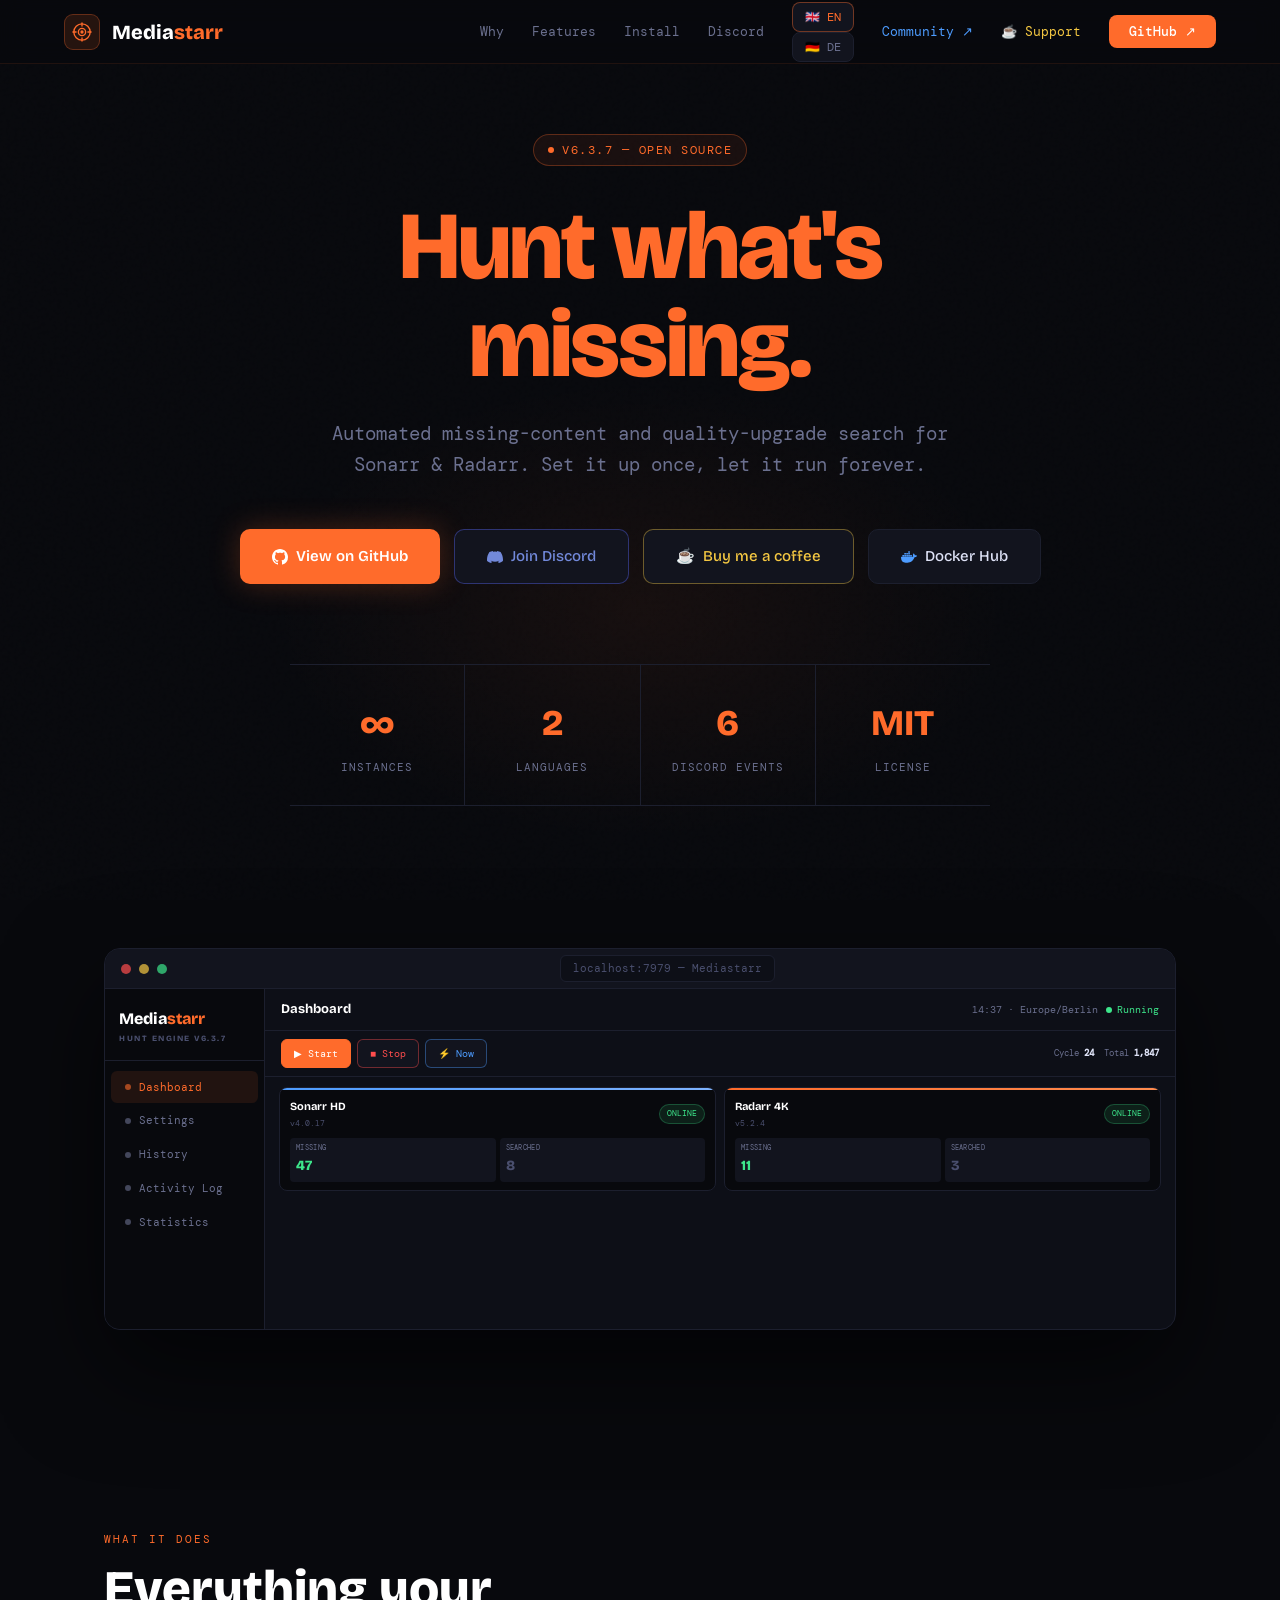
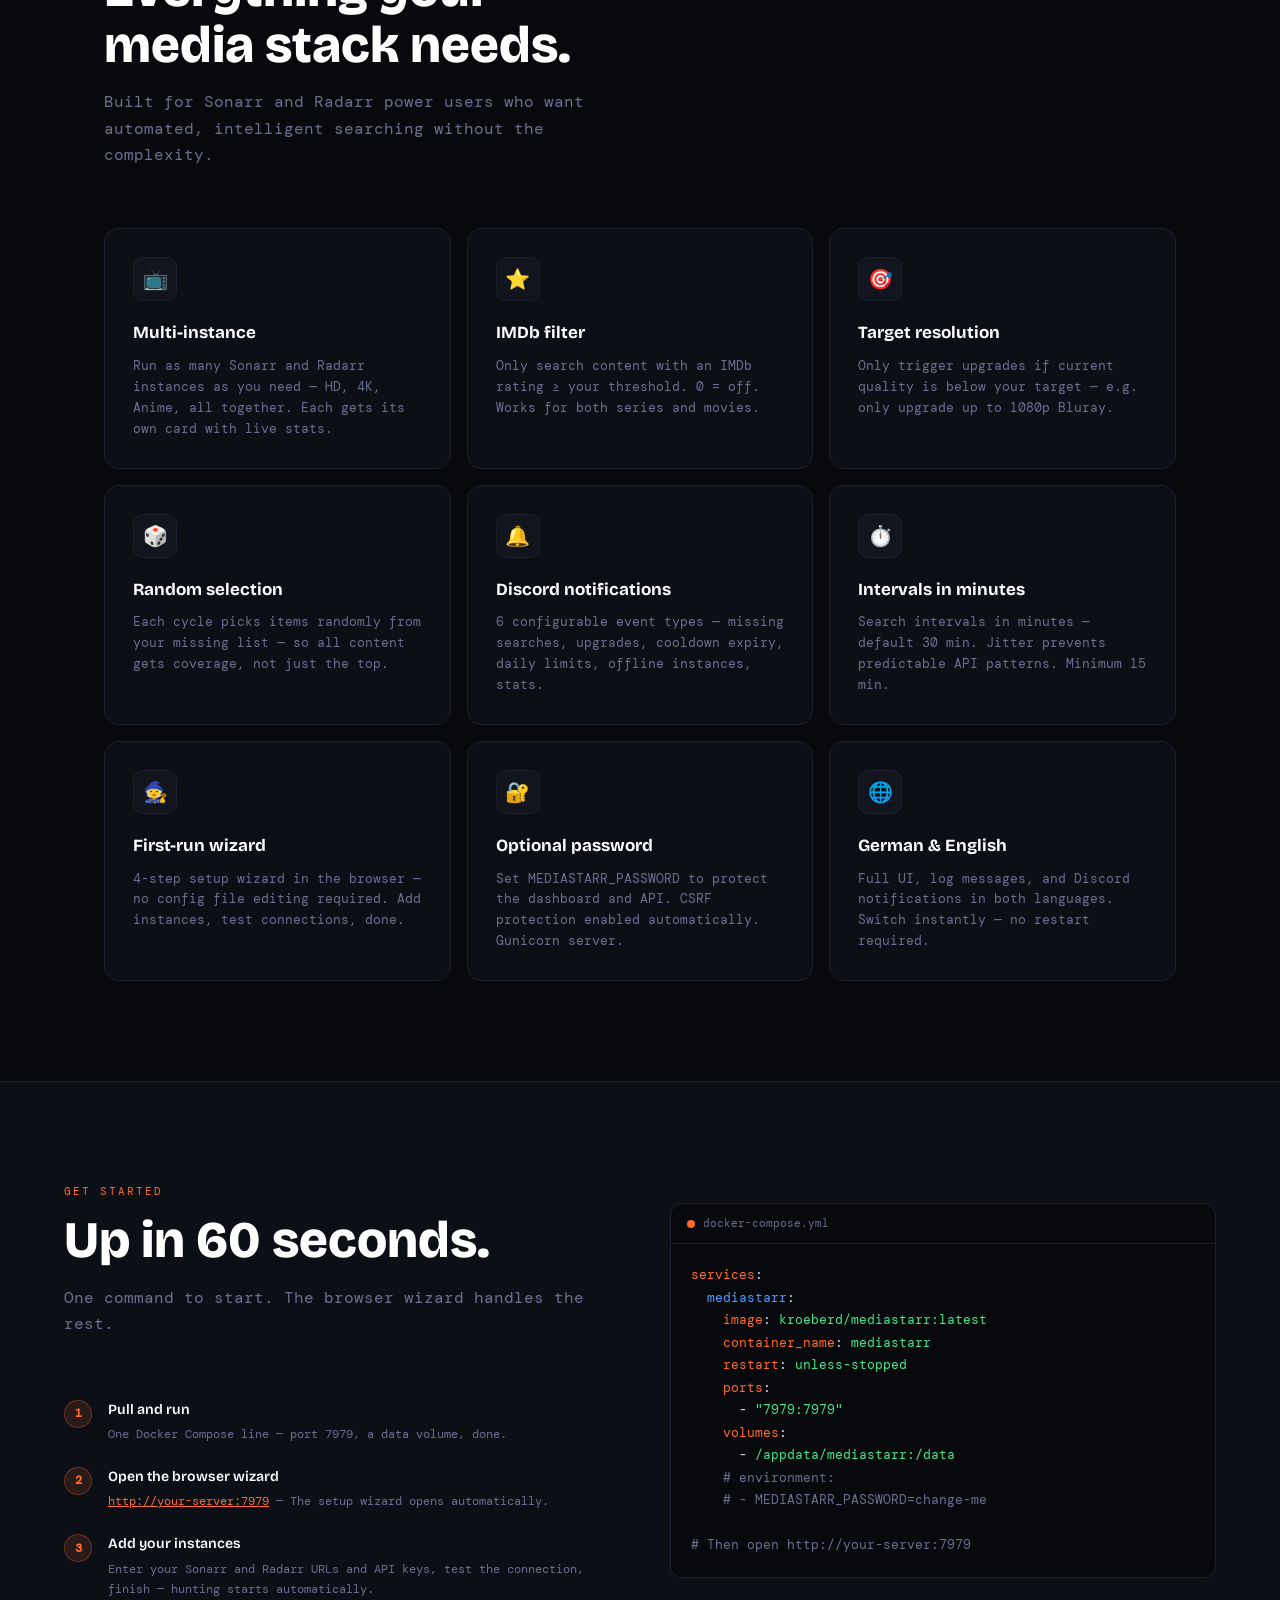
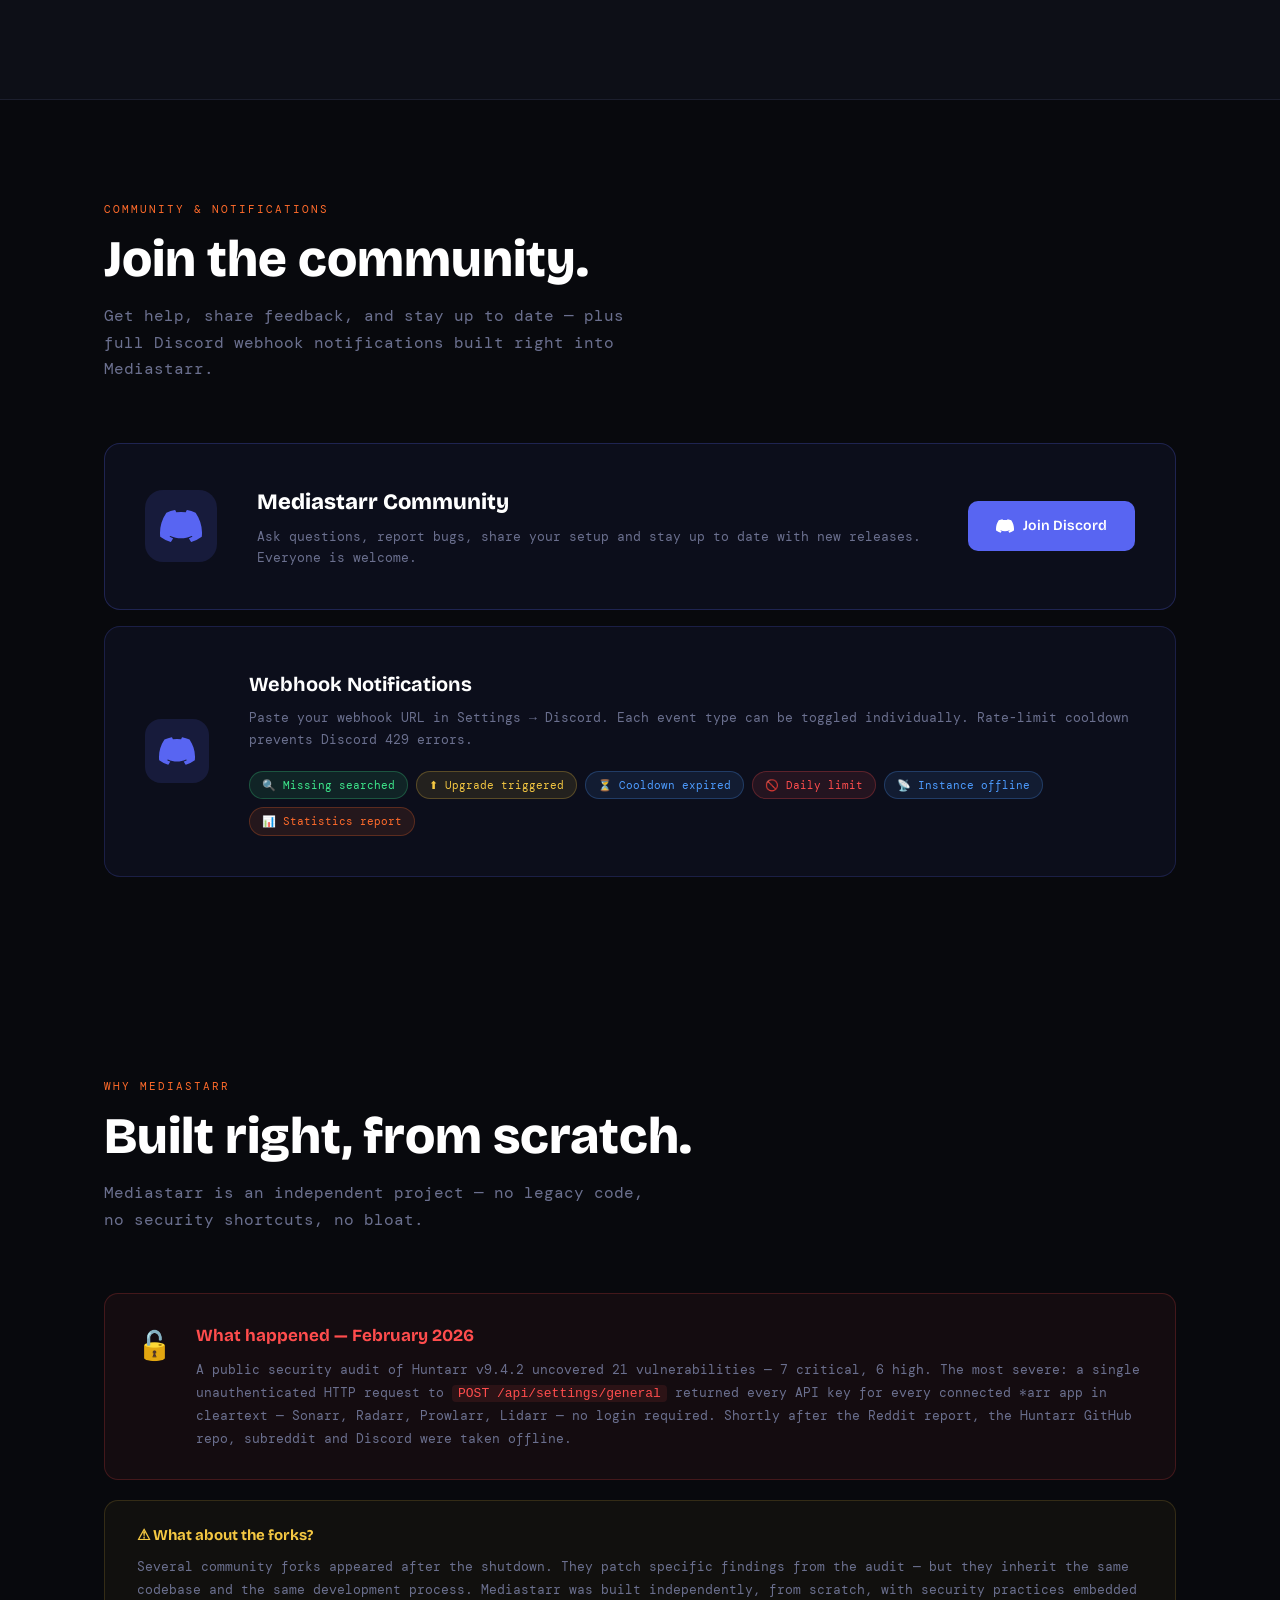
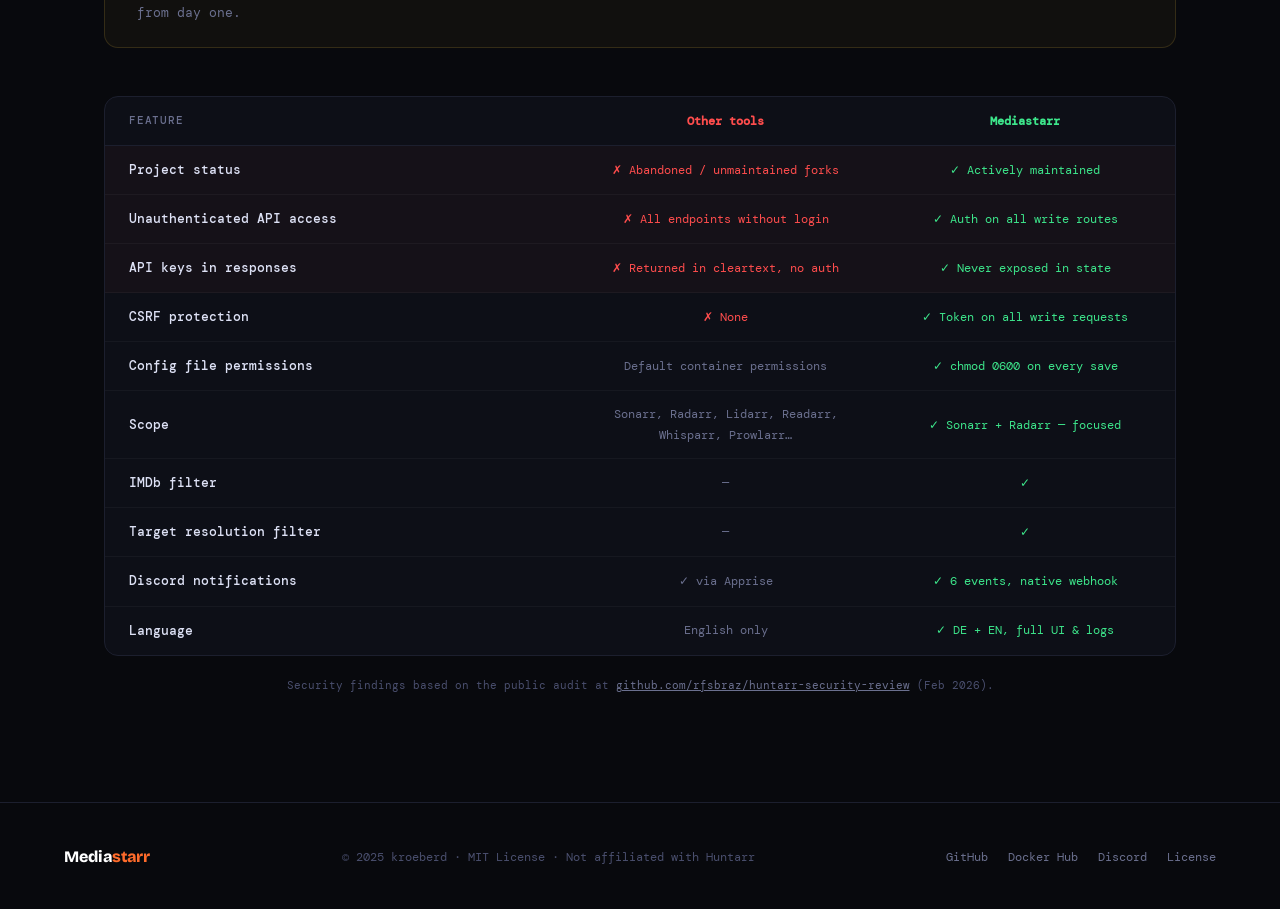
==== commit 995425dc: "feat: v6.3.7 — class-based page visibility, theme-template.css" ====
--- a/index.html
+++ b/index.html
@@ -197,7 +197,7 @@
 
 <!-- HERO -->
 <div class="hero">
-  <div class="hero-badge"><span></span>v6.3.4 — Open Source</div>
+  <div class="hero-badge"><span></span>v6.3.7 — Open Source</div>
   <h1 class="hero-title">
     <span data-lang="en" class="show">Hunt what's<br><span style="color:var(--acc)">missing.</span></span>
     <span data-lang="de">Such was<br><span style="color:var(--acc)">fehlt.</span></span>
@@ -241,7 +241,7 @@
     </div>
     <div class="preview-body">
       <div class="preview-sidebar">
-        <div class="ps-logo">Media<span>starr</span><div class="ps-ver">Hunt Engine v6.3.4</div></div>
+        <div class="ps-logo">Media<span>starr</span><div class="ps-ver">Hunt Engine v6.3.7</div></div>
         <div class="ps-item on"><div class="ps-dot"></div>Dashboard</div>
         <div class="ps-item"><div class="ps-dot"></div><span data-de="Einstellungen" data-en="Settings">Settings</span></div>
         <div class="ps-item"><div class="ps-dot"></div><span data-de="Verlauf" data-en="History">History</span></div>
